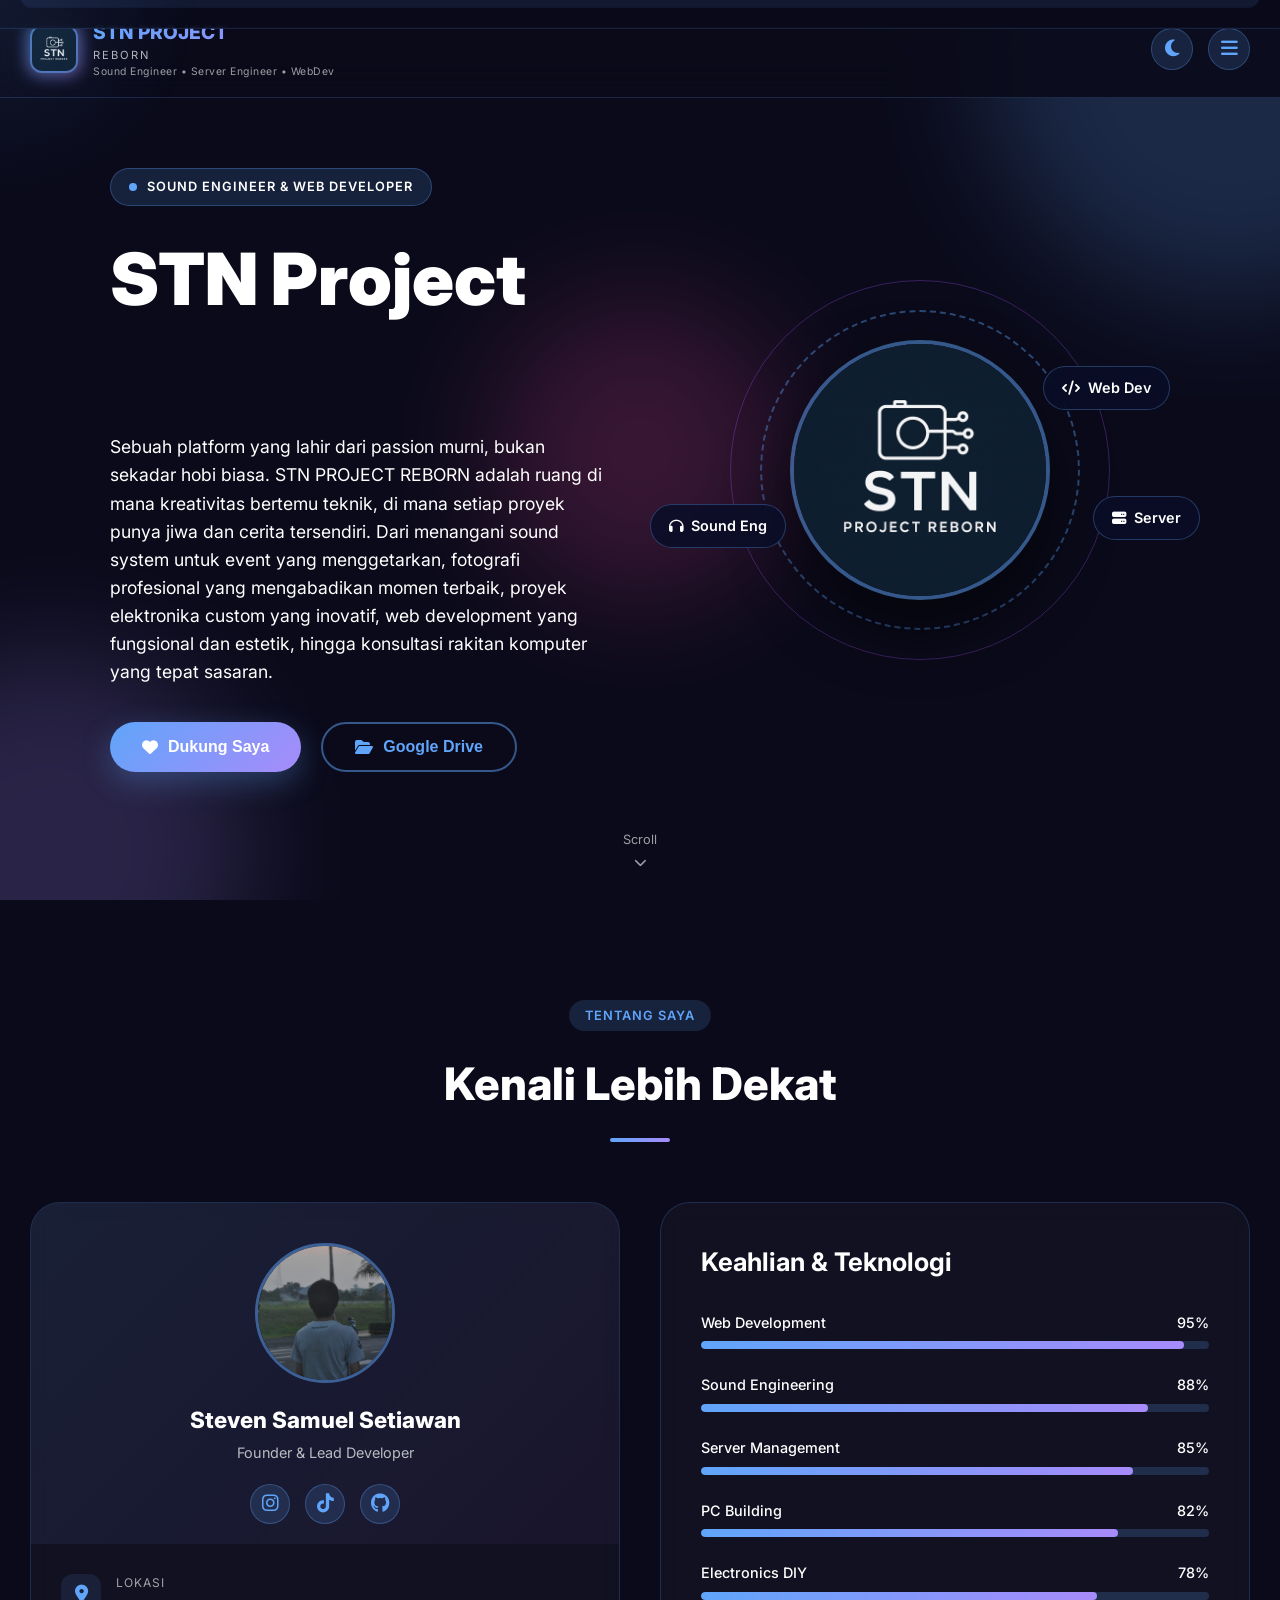
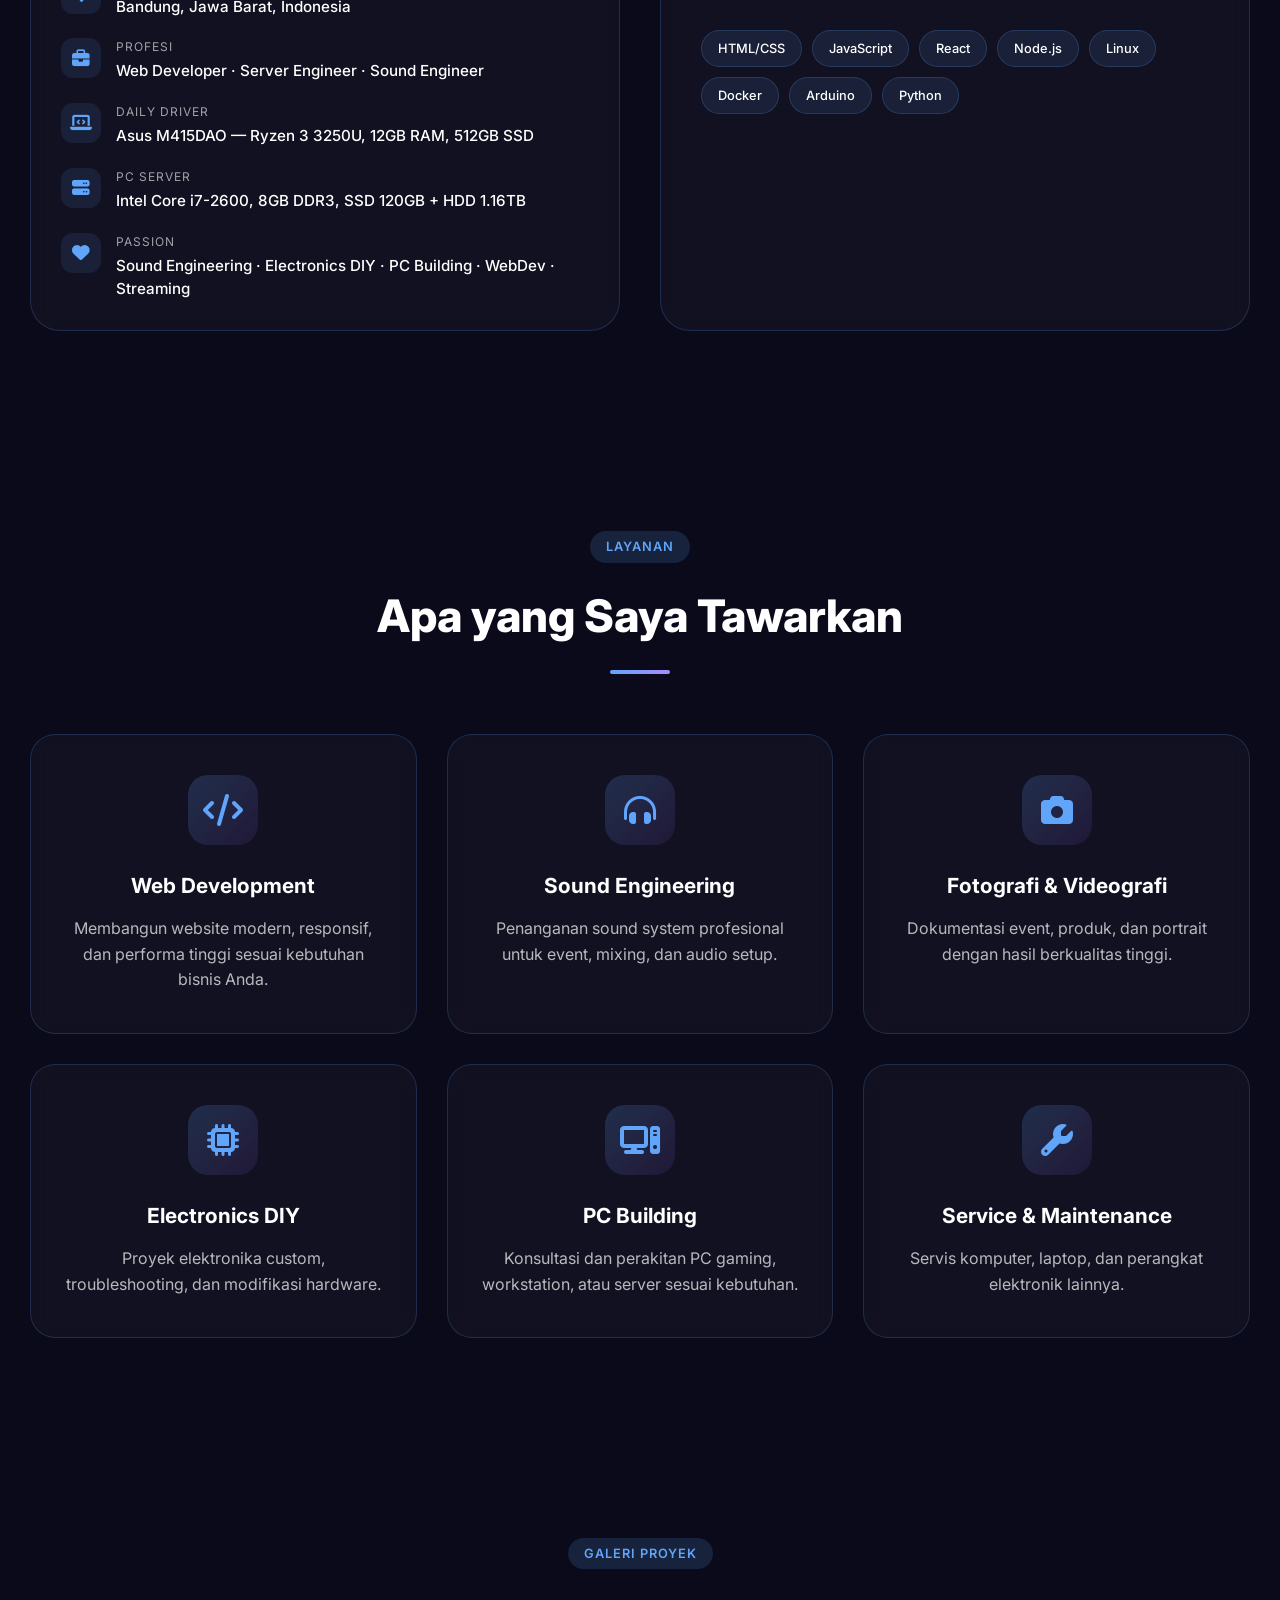
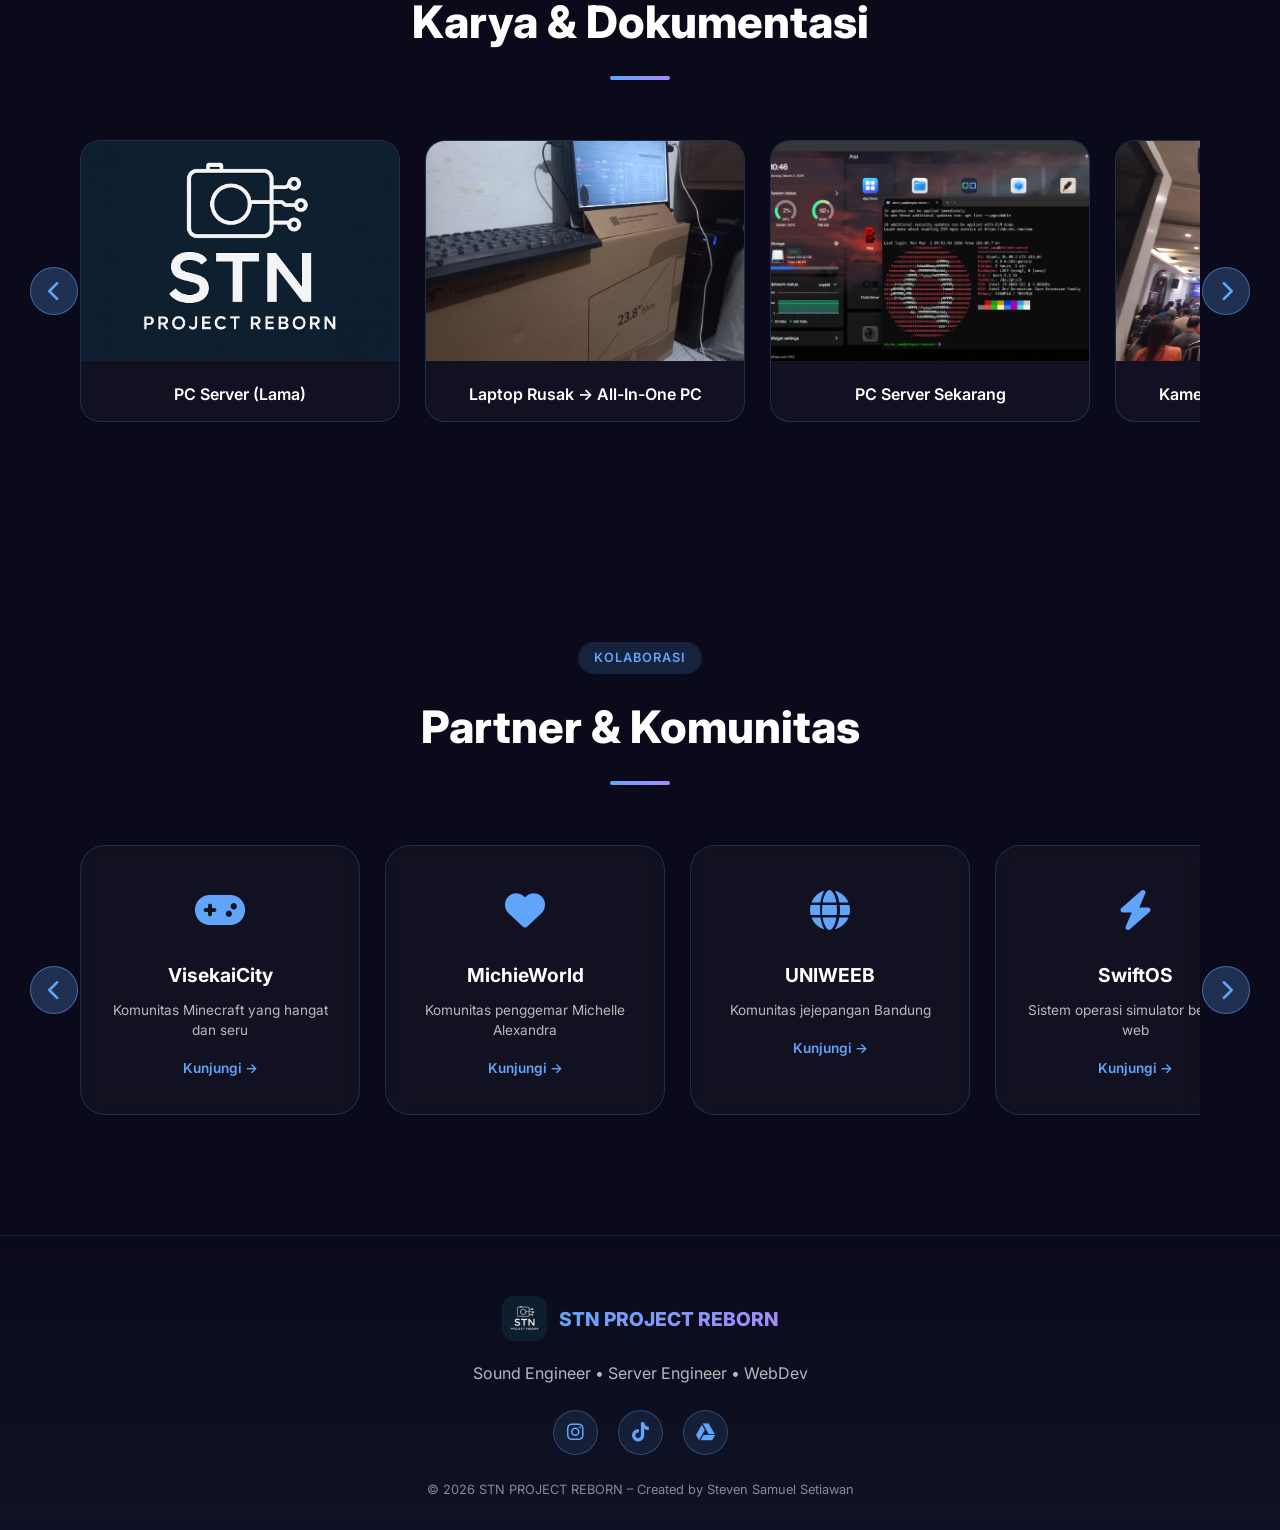
==== index.html @ cdee6910 "Update index.html" ====
<!DOCTYPE html>
<html lang="id">
<head>
  <meta charset="UTF-8">
  <meta name="viewport" content="width=device-width, initial-scale=1.0, user-scalable=yes">
  <title>STN PROJECT REBORN | Steven Samuel Setiawan</title>
  <link rel="icon" type="image/x-icon" href="/favicon.ico">
  <link rel="canonical" href="https://stevensaa-re.github.io/stvnproject/">
  <meta name="description" content="STN PROJECT REBORN — Platform Steven Samuel Setiawan untuk berbagi passion di bidang sound system, fotografi, elektronika, web development, dan PC enthusiast. Berbasis di Bandung.">
  <meta name="keywords" content="STN Project Reborn, Steven Samuel Setiawan, Web Developer Bandung, Sound Engineer, PC Enthusiast, Server Engineer, Streamer">
  <meta name="author" content="Steven Samuel Setiawan">
  <meta name="robots" content="index, follow">

  <meta property="og:title" content="STN PROJECT REBORN | Steven Samuel Setiawan - Web Developer & Sound Engineer">
  <meta property="og:description" content="Platform berbagi passion: sound system, fotografi, elektronika, web development, dan PC building. Berbasis di Bandung, Indonesia.">
  <meta property="og:image" content="https://stevensaa-re.github.io/stvnproject/STN_PROJECT.png">
  <meta property="og:url" content="https://stevensaa-re.github.io/stvnproject/">
  <meta property="og:type" content="website">
  <meta property="og:locale" content="id_ID">

  <meta name="twitter:card" content="summary_large_image">
  <meta name="twitter:title" content="STN PROJECT REBORN | Steven Samuel Setiawan">
  <meta name="twitter:description" content="Platform berbagi passion: sound system, fotografi, elektronika, web development, dan PC building.">
  <meta name="twitter:image" content="https://stevensaa-re.github.io/stvnproject/STN_PROJECT.png">

  <script type="application/ld+json">
  {
    "@context": "https://schema.org",
    "@type": "Person",
    "name": "Steven Samuel Setiawan",
    "alternateName": "STN PROJECT REBORN",
    "url": "https://stevensaa-re.github.io/stvnproject/",
    "image": "https://stevensaa-re.github.io/stvnproject/STN_PROJECT.png",
    "jobTitle": "Web Developer & Sound Engineer",
    "description": "Web Developer, Sound Engineer, Server Engineer, PC Enthusiast, dan Streamer berbasis di Bandung, Indonesia.",
    "address": {
      "@type": "PostalAddress",
      "addressLocality": "Bandung",
      "addressRegion": "Jawa Barat",
      "addressCountry": "ID"
    },
    "sameAs": [
      "https://www.instagram.com/stvnn_saa",
      "https://www.tiktok.com/@stvnn_saa"
    ]
  }
  </script>

  <link rel="stylesheet" href="style.css">
  <link href="https://fonts.googleapis.com/css2?family=Inter:opsz,wght@14..32,300;14..32,400;14..32,500;14..32,600;14..32,700;14..32,800;14..32,900&display=swap" rel="stylesheet">
  <link rel="stylesheet" href="https://cdnjs.cloudflare.com/ajax/libs/font-awesome/6.5.1/css/all.min.css">
</head>
<body>
  <div class="cursor-glow"></div>
  
  <nav class="navbar">
    <div class="nav-container">
      <div class="nav-brand">
        <div class="logo-wrapper">
          <div class="logo-glow"></div>
          <img src="STN_PROJECT.png" alt="STN PROJECT REBORN" class="nav-logo-img">
        </div>
        <div class="nav-text">
          <span class="brand-name">STN PROJECT</span>
          <span class="brand-tag">REBORN</span>
          <span class="brand-role">Sound Engineer • Server Engineer • WebDev</span>
        </div>
      </div>
      <div class="nav-actions">
        <button class="theme-toggle" id="themeToggle">
          <i class="fas fa-moon"></i>
        </button>
        <button class="menu-toggle" id="menuToggle">
          <i class="fas fa-bars"></i>
        </button>
      </div>
    </div>
    <div class="mobile-menu" id="mobileMenu">
      <a href="#home" class="mobile-link">Beranda</a>
      <a href="#biodata" class="mobile-link">Tentang</a>
      <a href="#services" class="mobile-link">Layanan</a>
      <a href="#gallery" class="mobile-link">Galeri</a>
      <a href="#partners" class="mobile-link">Kolaborasi</a>
    </div>
  </nav>

  <main>
    <section class="hero" id="home">
      <div class="hero-bg-shapes">
        <div class="shape shape-1"></div>
        <div class="shape shape-2"></div>
        <div class="shape shape-3"></div>
      </div>
      <div class="hero-container">
        <div class="hero-left">
          <div class="hero-badge">
            <span class="badge-dot"></span>
            SOUND ENGINEER & WEB DEVELOPER
          </div>
          <h1 class="hero-title">
            <span class="title-line">STN Project</span>
            <span class="title-line gradient-text">REBORN</span>
          </h1>
          <p class="hero-desc">Sebuah platform yang lahir dari passion murni, bukan sekadar hobi biasa. STN PROJECT REBORN adalah ruang di mana kreativitas bertemu teknik, di mana setiap proyek punya jiwa dan cerita tersendiri. Dari menangani sound system untuk event yang menggetarkan, fotografi profesional yang mengabadikan momen terbaik, proyek elektronika custom yang inovatif, web development yang fungsional dan estetik, hingga konsultasi rakitan komputer yang tepat sasaran.</p>
          <div class="hero-buttons">
            <button class="btn-primary" onclick="openConfirmModal('donate')">
              <i class="fas fa-heart"></i>
              <span>Dukung Saya</span>
            </button>
            <button class="btn-outline" onclick="openConfirmModal('drive')">
              <i class="fas fa-folder-open"></i>
              <span>Google Drive</span>
            </button>
          </div>
        </div>
        <div class="hero-right">
          <div class="hero-avatar-container">
            <div class="avatar-ring"></div>
            <div class="avatar-ring-2"></div>
            <div class="avatar-wrapper">
              <img src="STN_PROJECT.png" alt="Steven Samuel Setiawan" class="hero-avatar-img">
            </div>
            <div class="floating-card card-1">
              <i class="fas fa-code"></i>
              <span>Web Dev</span>
            </div>
            <div class="floating-card card-2">
              <i class="fas fa-headphones"></i>
              <span>Sound Eng</span>
            </div>
            <div class="floating-card card-3">
              <i class="fas fa-server"></i>
              <span>Server</span>
            </div>
          </div>
        </div>
      </div>
      <div class="hero-scroll">
        <span>Scroll</span>
        <i class="fas fa-chevron-down"></i>
      </div>
    </section>

    <section class="section" id="biodata">
      <div class="container">
        <div class="section-header">
          <span class="section-tag">TENTANG SAYA</span>
          <h2 class="section-title">Kenali Lebih Dekat</h2>
          <div class="section-divider"></div>
        </div>
        <div class="biodata-grid">
          <div class="biodata-card animate-on-scroll">
            <div class="biodata-avatar-section">
              <div class="biodata-avatar-wrapper">
                <img src="fotoOwner.jpeg" alt="Steven Samuel Setiawan" class="biodata-avatar-img">
              </div>
              <h3 class="biodata-fullname">Steven Samuel Setiawan</h3>
              <p class="biodata-role">Founder & Lead Developer</p>
              <div class="social-links">
                <button class="social-icon" onclick="openConfirmModal('instagram')"><i class="fab fa-instagram"></i></button>
                <button class="social-icon" onclick="openConfirmModal('tiktok')"><i class="fab fa-tiktok"></i></button>
                <button class="social-icon" onclick="window.open('https://github.com/stevensaa-re', '_blank')"><i class="fab fa-github"></i></button>
              </div>
            </div>
            <div class="biodata-info-section">
              <div class="info-item">
                <div class="info-icon"><i class="fas fa-map-marker-alt"></i></div>
                <div class="info-content">
                  <span class="info-label">Lokasi</span>
                  <span class="info-value">Bandung, Jawa Barat, Indonesia</span>
                </div>
              </div>
              <div class="info-item">
                <div class="info-icon"><i class="fas fa-briefcase"></i></div>
                <div class="info-content">
                  <span class="info-label">Profesi</span>
                  <span class="info-value">Web Developer · Server Engineer · Sound Engineer</span>
                </div>
              </div>
              <div class="info-item">
                <div class="info-icon"><i class="fas fa-laptop-code"></i></div>
                <div class="info-content">
                  <span class="info-label">Daily Driver</span>
                  <span class="info-value">Asus M415DAO — Ryzen 3 3250U, 12GB RAM, 512GB SSD</span>
                </div>
              </div>
              <div class="info-item">
                <div class="info-icon"><i class="fas fa-server"></i></div>
                <div class="info-content">
                  <span class="info-label">PC Server</span>
                  <span class="info-value">Intel Core i7-2600, 8GB DDR3, SSD 120GB + HDD 1.16TB</span>
                </div>
              </div>
              <div class="info-item">
                <div class="info-icon"><i class="fas fa-heart"></i></div>
                <div class="info-content">
                  <span class="info-label">Passion</span>
                  <span class="info-value">Sound Engineering · Electronics DIY · PC Building · WebDev · Streaming</span>
                </div>
              </div>
            </div>
          </div>
          <div class="skills-card animate-on-scroll">
            <h3 class="skills-title">Keahlian & Teknologi</h3>
            <div class="skills-grid">
              <div class="skill-item" data-skill="95">
                <div class="skill-info">
                  <span>Web Development</span>
                  <span>95%</span>
                </div>
                <div class="skill-bar"><div class="skill-progress" style="width: 95%"></div></div>
              </div>
              <div class="skill-item" data-skill="88">
                <div class="skill-info">
                  <span>Sound Engineering</span>
                  <span>88%</span>
                </div>
                <div class="skill-bar"><div class="skill-progress" style="width: 88%"></div></div>
              </div>
              <div class="skill-item" data-skill="85">
                <div class="skill-info">
                  <span>Server Management</span>
                  <span>85%</span>
                </div>
                <div class="skill-bar"><div class="skill-progress" style="width: 85%"></div></div>
              </div>
              <div class="skill-item" data-skill="82">
                <div class="skill-info">
                  <span>PC Building</span>
                  <span>82%</span>
                </div>
                <div class="skill-bar"><div class="skill-progress" style="width: 82%"></div></div>
              </div>
              <div class="skill-item" data-skill="78">
                <div class="skill-info">
                  <span>Electronics DIY</span>
                  <span>78%</span>
                </div>
                <div class="skill-bar"><div class="skill-progress" style="width: 78%"></div></div>
              </div>
            </div>
            <div class="tech-stack">
              <span class="tech-badge">HTML/CSS</span>
              <span class="tech-badge">JavaScript</span>
              <span class="tech-badge">React</span>
              <span class="tech-badge">Node.js</span>
              <span class="tech-badge">Linux</span>
              <span class="tech-badge">Docker</span>
              <span class="tech-badge">Arduino</span>
              <span class="tech-badge">Python</span>
            </div>
          </div>
        </div>
      </div>
    </section>

    <section class="section" id="services">
      <div class="container">
        <div class="section-header">
          <span class="section-tag">LAYANAN</span>
          <h2 class="section-title">Apa yang Saya Tawarkan</h2>
          <div class="section-divider"></div>
        </div>
        <div class="services-grid">
          <div class="service-card animate-on-scroll">
            <div class="service-icon"><i class="fas fa-code"></i></div>
            <h3>Web Development</h3>
            <p>Membangun website modern, responsif, dan performa tinggi sesuai kebutuhan bisnis Anda.</p>
          </div>
          <div class="service-card animate-on-scroll">
            <div class="service-icon"><i class="fas fa-headphones-alt"></i></div>
            <h3>Sound Engineering</h3>
            <p>Penanganan sound system profesional untuk event, mixing, dan audio setup.</p>
          </div>
          <div class="service-card animate-on-scroll">
            <div class="service-icon"><i class="fas fa-camera"></i></div>
            <h3>Fotografi & Videografi</h3>
            <p>Dokumentasi event, produk, dan portrait dengan hasil berkualitas tinggi.</p>
          </div>
          <div class="service-card animate-on-scroll">
            <div class="service-icon"><i class="fas fa-microchip"></i></div>
            <h3>Electronics DIY</h3>
            <p>Proyek elektronika custom, troubleshooting, dan modifikasi hardware.</p>
          </div>
          <div class="service-card animate-on-scroll">
            <div class="service-icon"><i class="fas fa-computer"></i></div>
            <h3>PC Building</h3>
            <p>Konsultasi dan perakitan PC gaming, workstation, atau server sesuai kebutuhan.</p>
          </div>
          <div class="service-card animate-on-scroll">
            <div class="service-icon"><i class="fas fa-wrench"></i></div>
            <h3>Service & Maintenance</h3>
            <p>Servis komputer, laptop, dan perangkat elektronik lainnya.</p>
          </div>
        </div>
      </div>
    </section>

    <section class="section" id="gallery">
      <div class="container">
        <div class="section-header">
          <span class="section-tag">GALERI PROYEK</span>
          <h2 class="section-title">Karya & Dokumentasi</h2>
          <div class="section-divider"></div>
        </div>
        <div class="gallery-scroll-container">
          <button class="scroll-btn scroll-left" id="galleryScrollLeft"><i class="fas fa-chevron-left"></i></button>
          <div class="gallery-scroll" id="galleryScroll"></div>
          <button class="scroll-btn scroll-right" id="galleryScrollRight"><i class="fas fa-chevron-right"></i></button>
        </div>
      </div>
    </section>

    <section class="section" id="partners">
      <div class="container">
        <div class="section-header">
          <span class="section-tag">KOLABORASI</span>
          <h2 class="section-title">Partner & Komunitas</h2>
          <div class="section-divider"></div>
        </div>
        <div class="partners-scroll-container">
          <button class="scroll-btn partners-scroll-left" id="partnersScrollLeft"><i class="fas fa-chevron-left"></i></button>
          <div class="partners-scroll" id="partnersScroll">
            <div class="partner-card animate-on-scroll" onclick="openConfirmModal('visekaicity')">
              <div class="partner-icon"><i class="fas fa-gamepad"></i></div>
              <h3>VisekaiCity</h3>
              <p>Komunitas Minecraft yang hangat dan seru</p>
              <span class="partner-link">Kunjungi →</span>
            </div>
            <div class="partner-card animate-on-scroll" onclick="openConfirmModal('michieworld')">
              <div class="partner-icon"><i class="fas fa-heart"></i></div>
              <h3>MichieWorld</h3>
              <p>Komunitas penggemar Michelle Alexandra</p>
              <span class="partner-link">Kunjungi →</span>
            </div>
            <div class="partner-card animate-on-scroll" onclick="openConfirmModal('uniweeb')">
              <div class="partner-icon"><i class="fas fa-globe"></i></div>
              <h3>UNIWEEB</h3>
              <p>Komunitas jejepangan Bandung</p>
              <span class="partner-link">Kunjungi →</span>
            </div>
            <div class="partner-card animate-on-scroll" onclick="openConfirmModal('swiftos')">
              <div class="partner-icon"><i class="fas fa-bolt"></i></div>
              <h3>SwiftOS</h3>
              <p>Sistem operasi simulator berbasis web</p>
              <span class="partner-link">Kunjungi →</span>
            </div>
            <div class="partner-card animate-on-scroll" onclick="openConfirmModal('aikabot')">
              <div class="partner-icon"><i class="fab fa-whatsapp"></i></div>
              <h3>AikaBot</h3>
              <p>WhatsApp Bot multifungsi</p>
              <span class="partner-link">Hubungi →</span>
            </div>
          </div>
          <button class="scroll-btn partners-scroll-right" id="partnersScrollRight"><i class="fas fa-chevron-right"></i></button>
        </div>
      </div>
    </section>
  </main>

  <footer class="footer">
    <div class="footer-content">
      <div class="footer-logo">
        <img src="STN_PROJECT.png" alt="STN PROJECT" class="footer-logo-img">
        <span>STN PROJECT REBORN</span>
      </div>
      <p class="footer-text">Sound Engineer • Server Engineer • WebDev</p>
      <div class="footer-social">
        <button class="footer-social-icon" onclick="openConfirmModal('instagram')"><i class="fab fa-instagram"></i></button>
        <button class="footer-social-icon" onclick="openConfirmModal('tiktok')"><i class="fab fa-tiktok"></i></button>
        <button class="footer-social-icon" onclick="openConfirmModal('drive')"><i class="fab fa-google-drive"></i></button>
      </div>
      <p class="footer-copyright">© 2026 STN PROJECT REBORN – Created by Steven Samuel Setiawan</p>
    </div>
  </footer>

  <div class="confirm-modal" id="confirmModal">
    <div class="confirm-modal-content">
      <div class="confirm-modal-icon">
        <i class="fas fa-question-circle"></i>
      </div>
      <h3 class="confirm-modal-title">Konfirmasi</h3>
      <p class="confirm-modal-text" id="confirmModalText">Apakah Anda ingin melanjutkan?</p>
      <div class="confirm-modal-buttons">
        <button class="confirm-btn cancel" id="confirmCancelBtn">Batal</button>
        <button class="confirm-btn ok" id="confirmOkBtn">Ya, Lanjutkan</button>
      </div>
      <button class="confirm-modal-close" id="confirmCloseBtn"><i class="fas fa-times"></i></button>
    </div>
  </div>

  <div class="gallery-modal" id="galleryModal">
    <div class="gallery-modal-content">
      <button class="gallery-modal-close" onclick="closeGalleryModal()"><i class="fas fa-times"></i></button>
      <div class="gallery-modal-image">
        <img id="galleryModalImage" src="" alt="">
      </div>
      <div class="gallery-modal-info">
        <h2 class="gallery-modal-title" id="galleryModalTitle"></h2>
        <p class="gallery-modal-description" id="galleryModalDescription"></p>
      </div>
    </div>
  </div>

  <script src="script.js"></script>
</body>
</html>
---- style.css ----
* {
  margin: 0;
  padding: 0;
  box-sizing: border-box;
}

html {
  scroll-behavior: smooth;
}

body {
  font-family: 'Inter', sans-serif;
  background: #0a0a1a;
  color: #ffffff;
  overflow-x: hidden;
  line-height: 1.5;
}

.cursor-glow {
  position: fixed;
  width: 400px;
  height: 400px;
  background: radial-gradient(circle, rgba(96, 165, 250, 0.1) 0%, transparent 70%);
  border-radius: 50%;
  pointer-events: none;
  transform: translate(-50%, -50%);
  z-index: 9999;
  transition: transform 0.05s ease;
}

.navbar {
  position: fixed;
  top: 0;
  left: 0;
  right: 0;
  padding: 18px 0;
  background: rgba(10, 10, 26, 0.9);
  backdrop-filter: blur(20px);
  border-bottom: 1px solid rgba(96, 165, 250, 0.2);
  z-index: 1000;
  transition: all 0.3s ease;
}

.nav-container {
  max-width: 1400px;
  margin: 0 auto;
  padding: 0 30px;
  display: flex;
  justify-content: space-between;
  align-items: center;
}

.nav-brand {
  display: flex;
  align-items: center;
  gap: 15px;
}

.logo-wrapper {
  position: relative;
  width: 48px;
  height: 48px;
}

.logo-glow {
  position: absolute;
  inset: -3px;
  background: linear-gradient(135deg, #60a5fa, #a78bfa);
  border-radius: 14px;
  opacity: 0.6;
  filter: blur(8px);
  animation: logoPulse 2s ease-in-out infinite;
}

@keyframes logoPulse {
  0%, 100% { opacity: 0.4; transform: scale(1); }
  50% { opacity: 0.8; transform: scale(1.05); }
}

.nav-logo-img {
  position: relative;
  width: 48px;
  height: 48px;
  border-radius: 12px;
  object-fit: cover;
  border: 2px solid rgba(96, 165, 250, 0.5);
  transition: transform 0.3s ease;
}

.nav-logo-img:hover {
  transform: rotate(10deg) scale(1.05);
}

.nav-text {
  display: flex;
  flex-direction: column;
}

.brand-name {
  font-size: 1.2rem;
  font-weight: 800;
  background: linear-gradient(135deg, #60a5fa, #a78bfa);
  -webkit-background-clip: text;
  -webkit-text-fill-color: transparent;
}

.brand-tag {
  font-size: 0.7rem;
  opacity: 0.7;
  letter-spacing: 2px;
}

.brand-role {
  font-size: 0.65rem;
  opacity: 0.6;
  letter-spacing: 0.5px;
}

.nav-actions {
  display: flex;
  gap: 15px;
}

.theme-toggle, .menu-toggle {
  background: rgba(96, 165, 250, 0.15);
  border: 1px solid rgba(96, 165, 250, 0.3);
  border-radius: 50%;
  width: 42px;
  height: 42px;
  display: flex;
  align-items: center;
  justify-content: center;
  cursor: pointer;
  color: #60a5fa;
  font-size: 1.2rem;
  transition: all 0.3s ease;
}

.theme-toggle:hover, .menu-toggle:hover {
  background: rgba(96, 165, 250, 0.3);
  transform: scale(1.05) rotate(5deg);
}

.mobile-menu {
  position: absolute;
  top: 100%;
  left: 0;
  right: 0;
  background: rgba(10, 10, 26, 0.95);
  backdrop-filter: blur(20px);
  border-bottom: 1px solid rgba(96, 165, 250, 0.2);
  display: flex;
  flex-direction: column;
  padding: 20px;
  gap: 15px;
  transform: translateY(-120%);
  transition: transform 0.3s ease;
  z-index: 999;
}

.mobile-menu.active {
  transform: translateY(0);
}

.mobile-link {
  color: #fff;
  text-decoration: none;
  padding: 12px 20px;
  border-radius: 12px;
  background: rgba(96, 165, 250, 0.1);
  transition: all 0.3s ease;
  font-weight: 500;
}

.mobile-link:hover {
  background: rgba(96, 165, 250, 0.2);
  padding-left: 30px;
  transform: translateX(5px);
}

.hero {
  min-height: 100vh;
  display: flex;
  align-items: center;
  position: relative;
  overflow: hidden;
  padding: 100px 30px 60px;
}

.hero-bg-shapes {
  position: absolute;
  inset: 0;
  overflow: hidden;
  z-index: 0;
}

.shape {
  position: absolute;
  border-radius: 50%;
  filter: blur(60px);
  opacity: 0.2;
  animation: floatShape 20s ease-in-out infinite;
}

.shape-1 {
  width: 500px;
  height: 500px;
  background: #60a5fa;
  top: -200px;
  right: -200px;
}

.shape-2 {
  width: 400px;
  height: 400px;
  background: #a78bfa;
  bottom: -150px;
  left: -150px;
  animation-delay: -5s;
}

.shape-3 {
  width: 300px;
  height: 300px;
  background: #ec4899;
  top: 50%;
  left: 50%;
  transform: translate(-50%, -50%);
  animation: pulseShape 15s ease-in-out infinite;
}

@keyframes floatShape {
  0%, 100% { transform: translate(0, 0); }
  50% { transform: translate(50px, 30px); }
}

@keyframes pulseShape {
  0%, 100% { opacity: 0.1; transform: translate(-50%, -50%) scale(1); }
  50% { opacity: 0.2; transform: translate(-50%, -50%) scale(1.2); }
}

.hero-container {
  max-width: 1400px;
  margin: 0 auto;
  display: grid;
  grid-template-columns: 1fr 1fr;
  gap: 60px;
  align-items: center;
  position: relative;
  z-index: 2;
  animation: fadeInUp 0.8s ease-out;
}

@keyframes fadeInUp {
  from {
    opacity: 0;
    transform: translateY(30px);
  }
  to {
    opacity: 1;
    transform: translateY(0);
  }
}

.hero-badge {
  display: inline-flex;
  align-items: center;
  gap: 10px;
  background: rgba(96, 165, 250, 0.15);
  padding: 8px 18px;
  border-radius: 50px;
  font-size: 0.8rem;
  font-weight: 600;
  letter-spacing: 1px;
  margin-bottom: 30px;
  border: 1px solid rgba(96, 165, 250, 0.3);
  animation: fadeInLeft 0.6s ease-out;
}

@keyframes fadeInLeft {
  from {
    opacity: 0;
    transform: translateX(-30px);
  }
  to {
    opacity: 1;
    transform: translateX(0);
  }
}

.badge-dot {
  width: 8px;
  height: 8px;
  background: #60a5fa;
  border-radius: 50%;
  animation: pulse 1.5s ease-in-out infinite;
}

@keyframes pulse {
  0%, 100% { opacity: 1; transform: scale(1); }
  50% { opacity: 0.5; transform: scale(1.2); }
}

.hero-title {
  font-size: clamp(2.5rem, 6vw, 4.5rem);
  font-weight: 900;
  line-height: 1.2;
  margin-bottom: 25px;
  display: flex;
  flex-direction: column;
}

.title-line {
  display: block;
  opacity: 0;
  animation: fadeInUp 0.6s ease-out forwards;
}

.title-line:first-child {
  animation-delay: 0.1s;
}

.title-line:last-child {
  animation-delay: 0.2s;
}

.gradient-text {
  background: linear-gradient(135deg, #60a5fa, #a78bfa, #ec4899);
  background-size: 200% 200%;
  -webkit-background-clip: text;
  -webkit-text-fill-color: transparent;
  animation: gradientFlow 3s ease infinite;
}

@keyframes gradientFlow {
  0%, 100% { background-position: 0% 50%; }
  50% { background-position: 100% 50%; }
}

.hero-desc {
  font-size: 1.1rem;
  opacity: 0.8;
  max-width: 500px;
  margin-bottom: 35px;
  line-height: 1.6;
  animation: fadeInUp 0.6s ease-out 0.3s forwards;
  opacity: 0;
}

.hero-buttons {
  display: flex;
  gap: 20px;
  flex-wrap: wrap;
  animation: fadeInUp 0.6s ease-out 0.4s forwards;
  opacity: 0;
}

.btn-primary, .btn-outline {
  padding: 14px 32px;
  border-radius: 50px;
  font-weight: 700;
  font-size: 1rem;
  cursor: pointer;
  transition: all 0.3s ease;
  display: inline-flex;
  align-items: center;
  gap: 10px;
  border: none;
}

.btn-primary {
  background: linear-gradient(135deg, #60a5fa, #a78bfa);
  color: #fff;
  box-shadow: 0 10px 30px rgba(96, 165, 250, 0.3);
}

.btn-primary:hover {
  transform: translateY(-3px) scale(1.02);
  box-shadow: 0 15px 40px rgba(96, 165, 250, 0.5);
}

.btn-outline {
  background: transparent;
  border: 2px solid rgba(96, 165, 250, 0.5);
  color: #60a5fa;
}

.btn-outline:hover {
  background: rgba(96, 165, 250, 0.1);
  transform: translateY(-3px);
  border-color: #60a5fa;
}

.hero-avatar-container {
  position: relative;
  display: flex;
  justify-content: center;
  align-items: center;
}

.avatar-ring {
  position: absolute;
  width: 320px;
  height: 320px;
  border: 2px dashed rgba(96, 165, 250, 0.4);
  border-radius: 50%;
  animation: spin 20s linear infinite;
}

.avatar-ring-2 {
  position: absolute;
  width: 380px;
  height: 380px;
  border: 1px solid rgba(168, 85, 247, 0.3);
  border-radius: 50%;
  animation: spinReverse 25s linear infinite;
}

@keyframes spin {
  from { transform: rotate(0deg); }
  to { transform: rotate(360deg); }
}

@keyframes spinReverse {
  from { transform: rotate(360deg); }
  to { transform: rotate(0deg); }
}

.avatar-wrapper {
  width: 260px;
  height: 260px;
  border-radius: 50%;
  overflow: hidden;
  border: 4px solid rgba(96, 165, 250, 0.5);
  box-shadow: 0 30px 60px rgba(0, 0, 0, 0.5);
  position: relative;
  z-index: 2;
  animation: floatAvatar 3s ease-in-out infinite;
}

@keyframes floatAvatar {
  0%, 100% { transform: translateY(0px); }
  50% { transform: translateY(-15px); }
}

.hero-avatar-img {
  width: 100%;
  height: 100%;
  object-fit: cover;
}

.floating-card {
  position: absolute;
  background: rgba(10, 14, 39, 0.85);
  backdrop-filter: blur(10px);
  padding: 10px 18px;
  border-radius: 50px;
  display: flex;
  align-items: center;
  gap: 8px;
  font-size: 0.9rem;
  font-weight: 600;
  border: 1px solid rgba(96, 165, 250, 0.3);
  z-index: 3;
}

.card-1 {
  top: 10%;
  right: 0;
  animation: floatCard 4s ease-in-out infinite;
}

.card-2 {
  bottom: 20%;
  left: -20px;
  animation: floatCard 5s ease-in-out infinite reverse;
}

.card-3 {
  top: 60%;
  right: -30px;
  animation: floatCard 3.5s ease-in-out infinite;
}

@keyframes floatCard {
  0%, 100% { transform: translateY(0); }
  50% { transform: translateY(-10px); }
}

.hero-scroll {
  position: absolute;
  bottom: 30px;
  left: 50%;
  transform: translateX(-50%);
  display: flex;
  flex-direction: column;
  align-items: center;
  gap: 8px;
  font-size: 0.8rem;
  opacity: 0.6;
  animation: bounce 2s ease-in-out infinite;
  cursor: pointer;
  z-index: 10;
}

@keyframes bounce {
  0%, 100% { transform: translateX(-50%) translateY(0); }
  50% { transform: translateX(-50%) translateY(10px); }
}

.section {
  padding: 100px 0;
  position: relative;
  z-index: 1;
}

.container {
  max-width: 1400px;
  margin: 0 auto;
  padding: 0 30px;
}

.section-header {
  text-align: center;
  margin-bottom: 60px;
}

.section-tag {
  display: inline-block;
  padding: 6px 16px;
  background: rgba(96, 165, 250, 0.15);
  border-radius: 50px;
  font-size: 0.8rem;
  font-weight: 600;
  color: #60a5fa;
  margin-bottom: 20px;
  letter-spacing: 1px;
  opacity: 0;
  transform: translateY(20px);
  transition: all 0.6s ease;
}

.section-header.visible .section-tag {
  opacity: 1;
  transform: translateY(0);
}

.section-title {
  font-size: clamp(1.8rem, 4vw, 2.8rem);
  font-weight: 800;
  margin-bottom: 20px;
  opacity: 0;
  transform: translateY(20px);
  transition: all 0.6s ease 0.1s;
}

.section-header.visible .section-title {
  opacity: 1;
  transform: translateY(0);
}

.section-divider {
  width: 60px;
  height: 4px;
  background: linear-gradient(90deg, #60a5fa, #a78bfa);
  border-radius: 4px;
  margin: 0 auto;
  opacity: 0;
  transform: scaleX(0);
  transition: all 0.6s ease 0.2s;
}

.section-header.visible .section-divider {
  opacity: 1;
  transform: scaleX(1);
}

.biodata-grid {
  display: grid;
  grid-template-columns: 1fr 1fr;
  gap: 40px;
}

.animate-on-scroll {
  opacity: 0;
  transform: translateY(40px);
  transition: all 0.7s cubic-bezier(0.4, 0, 0.2, 1);
}

.animate-on-scroll.visible {
  opacity: 1;
  transform: translateY(0);
}

.biodata-card {
  background: rgba(255, 255, 255, 0.03);
  backdrop-filter: blur(10px);
  border-radius: 30px;
  border: 1px solid rgba(96, 165, 250, 0.2);
  overflow: hidden;
  transition: all 0.4s ease;
}

.biodata-card:hover {
  transform: translateY(-5px);
  border-color: rgba(96, 165, 250, 0.4);
  box-shadow: 0 20px 40px rgba(96, 165, 250, 0.1);
}

.biodata-avatar-section {
  text-align: center;
  padding: 40px 30px 20px;
  background: linear-gradient(135deg, rgba(96, 165, 250, 0.1), rgba(168, 85, 247, 0.05));
}

.biodata-avatar-wrapper {
  width: 140px;
  height: 140px;
  margin: 0 auto 20px;
  border-radius: 50%;
  overflow: hidden;
  border: 3px solid rgba(96, 165, 250, 0.5);
  transition: transform 0.3s ease;
}

.biodata-avatar-wrapper:hover {
  transform: scale(1.05);
}

.biodata-avatar-img {
  width: 100%;
  height: 100%;
  object-fit: cover;
}

.biodata-fullname {
  font-size: 1.4rem;
  font-weight: 800;
  margin-bottom: 5px;
}

.biodata-role {
  font-size: 0.9rem;
  opacity: 0.7;
  margin-bottom: 20px;
}

.social-links {
  display: flex;
  justify-content: center;
  gap: 15px;
}

.social-icon {
  width: 40px;
  height: 40px;
  border-radius: 50%;
  background: rgba(96, 165, 250, 0.15);
  border: 1px solid rgba(96, 165, 250, 0.3);
  color: #60a5fa;
  cursor: pointer;
  transition: all 0.3s ease;
  display: flex;
  align-items: center;
  justify-content: center;
  font-size: 1.2rem;
}

.social-icon:hover {
  background: rgba(96, 165, 250, 0.3);
  transform: translateY(-3px) scale(1.1);
}

.biodata-info-section {
  padding: 30px;
  display: flex;
  flex-direction: column;
  gap: 20px;
}

.info-item {
  display: flex;
  gap: 15px;
  align-items: flex-start;
  transition: transform 0.3s ease;
}

.info-item:hover {
  transform: translateX(5px);
}

.info-icon {
  width: 40px;
  height: 40px;
  background: rgba(96, 165, 250, 0.1);
  border-radius: 12px;
  display: flex;
  align-items: center;
  justify-content: center;
  color: #60a5fa;
  font-size: 1.1rem;
  transition: all 0.3s ease;
}

.info-item:hover .info-icon {
  background: rgba(96, 165, 250, 0.2);
  transform: scale(1.05);
}

.info-content {
  flex: 1;
  display: flex;
  flex-direction: column;
  gap: 4px;
}

.info-label {
  font-size: 0.75rem;
  opacity: 0.6;
  text-transform: uppercase;
  letter-spacing: 1px;
}

.info-value {
  font-size: 0.95rem;
  font-weight: 500;
}

.skills-card {
  background: rgba(255, 255, 255, 0.03);
  backdrop-filter: blur(10px);
  border-radius: 30px;
  border: 1px solid rgba(96, 165, 250, 0.2);
  padding: 40px;
  transition: all 0.4s ease;
}

.skills-card:hover {
  transform: translateY(-5px);
  border-color: rgba(96, 165, 250, 0.4);
  box-shadow: 0 20px 40px rgba(96, 165, 250, 0.1);
}

.skills-title {
  font-size: 1.6rem;
  font-weight: 700;
  margin-bottom: 30px;
}

.skills-grid {
  display: flex;
  flex-direction: column;
  gap: 25px;
  margin-bottom: 30px;
}

.skill-item {
  width: 100%;
}

.skill-info {
  display: flex;
  justify-content: space-between;
  margin-bottom: 8px;
  font-size: 0.9rem;
  font-weight: 500;
}

.skill-bar {
  height: 8px;
  background: rgba(96, 165, 250, 0.2);
  border-radius: 10px;
  overflow: hidden;
}

.skill-progress {
  height: 100%;
  background: linear-gradient(90deg, #60a5fa, #a78bfa);
  border-radius: 10px;
  width: 0;
  transition: width 1.2s cubic-bezier(0.4, 0, 0.2, 1);
}

.tech-stack {
  display: flex;
  flex-wrap: wrap;
  gap: 10px;
  margin-top: 20px;
}

.tech-badge {
  padding: 8px 16px;
  background: rgba(96, 165, 250, 0.1);
  border-radius: 50px;
  font-size: 0.8rem;
  font-weight: 500;
  border: 1px solid rgba(96, 165, 250, 0.2);
  transition: all 0.3s ease;
}

.tech-badge:hover {
  background: rgba(96, 165, 250, 0.2);
  transform: translateY(-2px) scale(1.05);
}

.services-grid {
  display: grid;
  grid-template-columns: repeat(auto-fit, minmax(320px, 1fr));
  gap: 30px;
}

.service-card {
  background: rgba(255, 255, 255, 0.03);
  backdrop-filter: blur(10px);
  border-radius: 25px;
  padding: 40px 30px;
  text-align: center;
  border: 1px solid rgba(96, 165, 250, 0.2);
  transition: all 0.4s ease;
}

.service-card.visible {
  opacity: 1;
  transform: translateY(0);
}

.service-card:hover {
  transform: translateY(-8px);
  border-color: rgba(96, 165, 250, 0.5);
  box-shadow: 0 20px 40px rgba(0, 0, 0, 0.3);
}

.service-icon {
  width: 70px;
  height: 70px;
  background: linear-gradient(135deg, rgba(96, 165, 250, 0.2), rgba(168, 85, 247, 0.1));
  border-radius: 20px;
  display: flex;
  align-items: center;
  justify-content: center;
  margin: 0 auto 25px;
  font-size: 2rem;
  color: #60a5fa;
  transition: all 0.3s ease;
}

.service-card:hover .service-icon {
  transform: scale(1.1) rotate(5deg);
  background: linear-gradient(135deg, rgba(96, 165, 250, 0.3), rgba(168, 85, 247, 0.2));
}

.service-card h3 {
  font-size: 1.3rem;
  margin-bottom: 15px;
}

.service-card p {
  opacity: 0.7;
  line-height: 1.6;
}

.gallery-scroll-container {
  position: relative;
  overflow: visible;
  padding: 0 50px;
}

.gallery-scroll {
  display: flex;
  gap: 25px;
  overflow-x: auto;
  scroll-behavior: smooth;
  scrollbar-width: thin;
  padding-bottom: 20px;
}

.gallery-scroll::-webkit-scrollbar {
  height: 8px;
}

.gallery-scroll::-webkit-scrollbar-track {
  background: rgba(96, 165, 250, 0.1);
  border-radius: 10px;
}

.gallery-scroll::-webkit-scrollbar-thumb {
  background: linear-gradient(90deg, #60a5fa, #a78bfa);
  border-radius: 10px;
}

.gallery-item-card {
  flex: 0 0 auto;
  width: 320px;
  background: rgba(255, 255, 255, 0.03);
  border-radius: 20px;
  overflow: hidden;
  cursor: pointer;
  transition: all 0.3s ease;
  border: 1px solid rgba(96, 165, 250, 0.2);
}

.gallery-item-card:hover {
  transform: translateY(-5px) scale(1.02);
  border-color: rgba(96, 165, 250, 0.5);
  box-shadow: 0 20px 40px rgba(96, 165, 250, 0.15);
}

.gallery-item-img {
  width: 100%;
  height: 220px;
  object-fit: cover;
  transition: transform 0.5s ease;
}

.gallery-item-card:hover .gallery-item-img {
  transform: scale(1.05);
}

.gallery-item-title {
  padding: 15px;
  font-weight: 600;
  text-align: center;
}

.scroll-btn {
  position: absolute;
  top: 50%;
  transform: translateY(-50%);
  width: 48px;
  height: 48px;
  border-radius: 50%;
  background: rgba(96, 165, 250, 0.25);
  backdrop-filter: blur(10px);
  border: 1px solid rgba(96, 165, 250, 0.5);
  color: #60a5fa;
  cursor: pointer;
  transition: all 0.3s ease;
  display: flex;
  align-items: center;
  justify-content: center;
  font-size: 1.3rem;
  z-index: 10;
}

.scroll-btn:hover {
  background: rgba(96, 165, 250, 0.5);
  transform: translateY(-50%) scale(1.1);
  color: white;
}

.scroll-left {
  left: 0;
}

.scroll-right {
  right: 0;
}

.partners-scroll-container {
  position: relative;
  overflow: visible;
  padding: 0 50px;
}

.partners-scroll {
  display: flex;
  gap: 25px;
  overflow-x: auto;
  scroll-behavior: smooth;
  padding-bottom: 20px;
}

.partners-scroll::-webkit-scrollbar {
  height: 8px;
}

.partners-scroll::-webkit-scrollbar-track {
  background: rgba(96, 165, 250, 0.1);
  border-radius: 10px;
}

.partners-scroll::-webkit-scrollbar-thumb {
  background: linear-gradient(90deg, #60a5fa, #a78bfa);
  border-radius: 10px;
}

.partners-scroll-left {
  left: 0;
}

.partners-scroll-right {
  right: 0;
}

.partner-card {
  flex: 0 0 auto;
  width: 280px;
  background: rgba(255, 255, 255, 0.03);
  backdrop-filter: blur(10px);
  border-radius: 25px;
  padding: 35px 25px;
  text-align: center;
  border: 1px solid rgba(96, 165, 250, 0.2);
  cursor: pointer;
  transition: all 0.4s ease;
}

.partner-card.visible {
  opacity: 1;
  transform: translateY(0);
}

.partner-card:hover {
  transform: translateY(-8px);
  border-color: rgba(96, 165, 250, 0.5);
  background: rgba(96, 165, 250, 0.05);
  box-shadow: 0 20px 40px rgba(96, 165, 250, 0.1);
}

.partner-icon {
  font-size: 2.5rem;
  color: #60a5fa;
  margin-bottom: 20px;
  transition: transform 0.3s ease;
}

.partner-card:hover .partner-icon {
  transform: scale(1.1);
}

.partner-card h3 {
  font-size: 1.2rem;
  margin-bottom: 10px;
}

.partner-card p {
  font-size: 0.85rem;
  opacity: 0.7;
  margin-bottom: 15px;
}

.partner-link {
  font-size: 0.85rem;
  color: #60a5fa;
  font-weight: 600;
  display: inline-block;
  transition: transform 0.3s ease;
}

.partner-card:hover .partner-link {
  transform: translateX(5px);
}

.footer {
  background: linear-gradient(180deg, transparent, rgba(96, 165, 250, 0.05));
  padding: 60px 30px 30px;
  border-top: 1px solid rgba(96, 165, 250, 0.1);
  position: relative;
  z-index: 1;
}

.footer-content {
  max-width: 1400px;
  margin: 0 auto;
  text-align: center;
}

.footer-logo {
  display: flex;
  align-items: center;
  justify-content: center;
  gap: 12px;
  margin-bottom: 20px;
}

.footer-logo-img {
  width: 45px;
  height: 45px;
  border-radius: 12px;
  transition: transform 0.3s ease;
}

.footer-logo-img:hover {
  transform: rotate(10deg) scale(1.05);
}

.footer-logo span {
  font-size: 1.2rem;
  font-weight: 800;
  background: linear-gradient(135deg, #60a5fa, #a78bfa);
  -webkit-background-clip: text;
  -webkit-text-fill-color: transparent;
}

.footer-text {
  opacity: 0.7;
  margin-bottom: 25px;
}

.footer-social {
  display: flex;
  justify-content: center;
  gap: 20px;
  margin-bottom: 25px;
}

.footer-social-icon {
  width: 45px;
  height: 45px;
  border-radius: 50%;
  background: rgba(96, 165, 250, 0.1);
  border: 1px solid rgba(96, 165, 250, 0.3);
  color: #60a5fa;
  cursor: pointer;
  transition: all 0.3s ease;
  display: flex;
  align-items: center;
  justify-content: center;
  font-size: 1.2rem;
}

.footer-social-icon:hover {
  background: rgba(96, 165, 250, 0.2);
  transform: translateY(-3px) scale(1.1);
}

.footer-copyright {
  font-size: 0.8rem;
  opacity: 0.5;
}

.confirm-modal {
  display: none;
  position: fixed;
  inset: 0;
  background: rgba(0, 0, 0, 0.7);
  backdrop-filter: blur(8px);
  z-index: 5000;
  align-items: center;
  justify-content: center;
  padding: 20px;
}

.confirm-modal.active {
  display: flex;
  animation: modalFadeIn 0.3s ease;
}

@keyframes modalFadeIn {
  from { opacity: 0; }
  to { opacity: 1; }
}

.confirm-modal-content {
  background: rgba(15, 20, 40, 0.95);
  backdrop-filter: blur(20px);
  border-radius: 30px;
  padding: 40px;
  max-width: 450px;
  width: 100%;
  text-align: center;
  border: 1px solid rgba(96, 165, 250, 0.3);
  animation: modalSlideUp 0.4s ease;
  position: relative;
}

@keyframes modalSlideUp {
  from { transform: translateY(50px); opacity: 0; }
  to { transform: translateY(0); opacity: 1; }
}

.confirm-modal-icon {
  font-size: 3.5rem;
  color: #fbbf24;
  margin-bottom: 20px;
}

.confirm-modal-title {
  font-size: 1.5rem;
  font-weight: 700;
  margin-bottom: 15px;
}

.confirm-modal-text {
  font-size: 1rem;
  opacity: 0.8;
  margin-bottom: 30px;
  line-height: 1.6;
}

.confirm-modal-buttons {
  display: flex;
  gap: 15px;
  justify-content: center;
}

.confirm-btn {
  padding: 12px 30px;
  border-radius: 50px;
  font-weight: 600;
  font-size: 0.95rem;
  cursor: pointer;
  transition: all 0.3s ease;
  border: none;
}

.confirm-btn.cancel {
  background: rgba(255, 255, 255, 0.1);
  color: #fff;
  border: 1px solid rgba(255, 255, 255, 0.2);
}

.confirm-btn.cancel:hover {
  background: rgba(255, 255, 255, 0.2);
  transform: translateY(-2px);
}

.confirm-btn.ok {
  background: linear-gradient(135deg, #60a5fa, #a78bfa);
  color: #fff;
  box-shadow: 0 5px 20px rgba(96, 165, 250, 0.3);
}

.confirm-btn.ok:hover {
  transform: translateY(-2px);
  box-shadow: 0 10px 30px rgba(96, 165, 250, 0.5);
}

.confirm-modal-close {
  position: absolute;
  top: 15px;
  right: 15px;
  background: none;
  border: none;
  font-size: 1.2rem;
  cursor: pointer;
  color: #fff;
  opacity: 0.6;
  transition: all 0.3s ease;
}

.confirm-modal-close:hover {
  opacity: 1;
  transform: rotate(90deg);
}

.gallery-modal {
  display: none;
  position: fixed;
  inset: 0;
  background: rgba(0, 0, 0, 0.9);
  backdrop-filter: blur(15px);
  z-index: 4000;
  align-items: center;
  justify-content: center;
  padding: 20px;
}

.gallery-modal.active {
  display: flex;
  animation: fadeIn 0.3s ease;
}

.gallery-modal-content {
  background: rgba(15, 20, 40, 0.95);
  backdrop-filter: blur(20px);
  border-radius: 30px;
  padding: 30px;
  max-width: 1100px;
  width: 100%;
  display: grid;
  grid-template-columns: 1fr 1fr;
  gap: 30px;
  border: 1px solid rgba(96, 165, 250, 0.3);
  position: relative;
  max-height: 90vh;
  overflow: hidden;
  animation: modalSlideUp 0.4s ease;
}

.gallery-modal-close {
  position: absolute;
  top: 15px;
  right: 15px;
  background: rgba(96, 165, 250, 0.2);
  border: none;
  border-radius: 50%;
  width: 40px;
  height: 40px;
  cursor: pointer;
  color: #fff;
  transition: all 0.3s ease;
  z-index: 10;
}

.gallery-modal-close:hover {
  background: rgba(96, 165, 250, 0.4);
  transform: rotate(90deg);
}

.gallery-modal-image {
  width: 100%;
  height: 100%;
  display: flex;
  align-items: center;
  justify-content: center;
  overflow: hidden;
  border-radius: 20px;
}

.gallery-modal-image img {
  width: 100%;
  height: 100%;
  object-fit: cover;
  border-radius: 20px;
  animation: imageZoomIn 0.4s ease;
}

@keyframes imageZoomIn {
  from { transform: scale(0.9); opacity: 0; }
  to { transform: scale(1); opacity: 1; }
}

.gallery-modal-info {
  display: flex;
  flex-direction: column;
  justify-content: center;
  overflow-y: auto;
}

.gallery-modal-title {
  font-size: 1.8rem;
  font-weight: 800;
  margin-bottom: 20px;
  background: linear-gradient(135deg, #60a5fa, #a78bfa);
  -webkit-background-clip: text;
  -webkit-text-fill-color: transparent;
}

.gallery-modal-description {
  line-height: 1.8;
  opacity: 0.9;
}

@keyframes fadeIn {
  from { opacity: 0; }
  to { opacity: 1; }
}

@media (max-width: 968px) {
  .hero-container {
    grid-template-columns: 1fr;
    text-align: center;
    gap: 50px;
  }
  
  .hero-desc {
    margin-left: auto;
    margin-right: auto;
  }
  
  .hero-buttons {
    justify-content: center;
  }
  
  .biodata-grid {
    grid-template-columns: 1fr;
  }
  
  .gallery-modal-content {
    grid-template-columns: 1fr;
    max-height: 85vh;
    overflow-y: auto;
  }
  
  .gallery-modal-image {
    height: 300px;
  }
  
  .hero-avatar-container {
    margin: 0 auto;
  }
  
  .floating-card {
    display: none;
  }
  
  .brand-role {
    display: none;
  }
  
  .gallery-scroll-container,
  .partners-scroll-container {
    padding: 0 40px;
  }
  
  .scroll-left, .partners-scroll-left {
    left: 0;
  }
  
  .scroll-right, .partners-scroll-right {
    right: 0;
  }
  
  .scroll-btn {
    width: 38px;
    height: 38px;
    font-size: 1rem;
  }
}

@media (max-width: 768px) {
  .nav-text .brand-tag {
    display: none;
  }
  
  .services-grid {
    grid-template-columns: 1fr;
  }
  
  .section {
    padding: 60px 0;
  }
  
  .container {
    padding: 0 20px;
  }
  
  .gallery-item-card {
    width: 280px;
  }
  
  .partner-card {
    width: 260px;
  }
  
  .gallery-scroll-container,
  .partners-scroll-container {
    padding: 0 35px;
  }
  
  .scroll-btn {
    width: 32px;
    height: 32px;
    font-size: 0.8rem;
  }
}

@media (hover: none) {
  .service-card:hover, .partner-card:hover, .gallery-item-card:hover {
    transform: none;
  }
  
  .cursor-glow {
    display: none;
  }
}

body.light-mode {
  background: #f0f4f8;
  color: #1a1a2e;
}

body.light-mode .navbar {
  background: rgba(255, 255, 255, 0.95);
  border-bottom-color: rgba(37, 99, 235, 0.2);
}

body.light-mode .biodata-card,
body.light-mode .skills-card,
body.light-mode .service-card,
body.light-mode .partner-card,
body.light-mode .gallery-item-card {
  background: rgba(255, 255, 255, 0.8);
  border-color: rgba(37, 99, 235, 0.2);
}

body.light-mode .confirm-modal-content,
body.light-mode .gallery-modal-content {
  background: rgba(255, 255, 255, 0.98);
  color: #1a1a2e;
}

body.light-mode .mobile-menu {
  background: rgba(255, 255, 255, 0.95);
}

body.light-mode .mobile-link {
  color: #1a1a2e;
}

body.light-mode .floating-card {
  background: rgba(255, 255, 255, 0.9);
  color: #1a1a2e;
}

.navbar.scrolled {
  padding: 12px 0;
  background: rgba(10, 10, 26, 0.95);
}

body.light-mode .navbar.scrolled {
  background: rgba(255, 255, 255, 0.98);
}

.gallery-modal.closing {
  animation: fadeOut 0.3s ease;
}

@keyframes fadeOut {
  from { opacity: 1; }
  to { opacity: 0; }
}
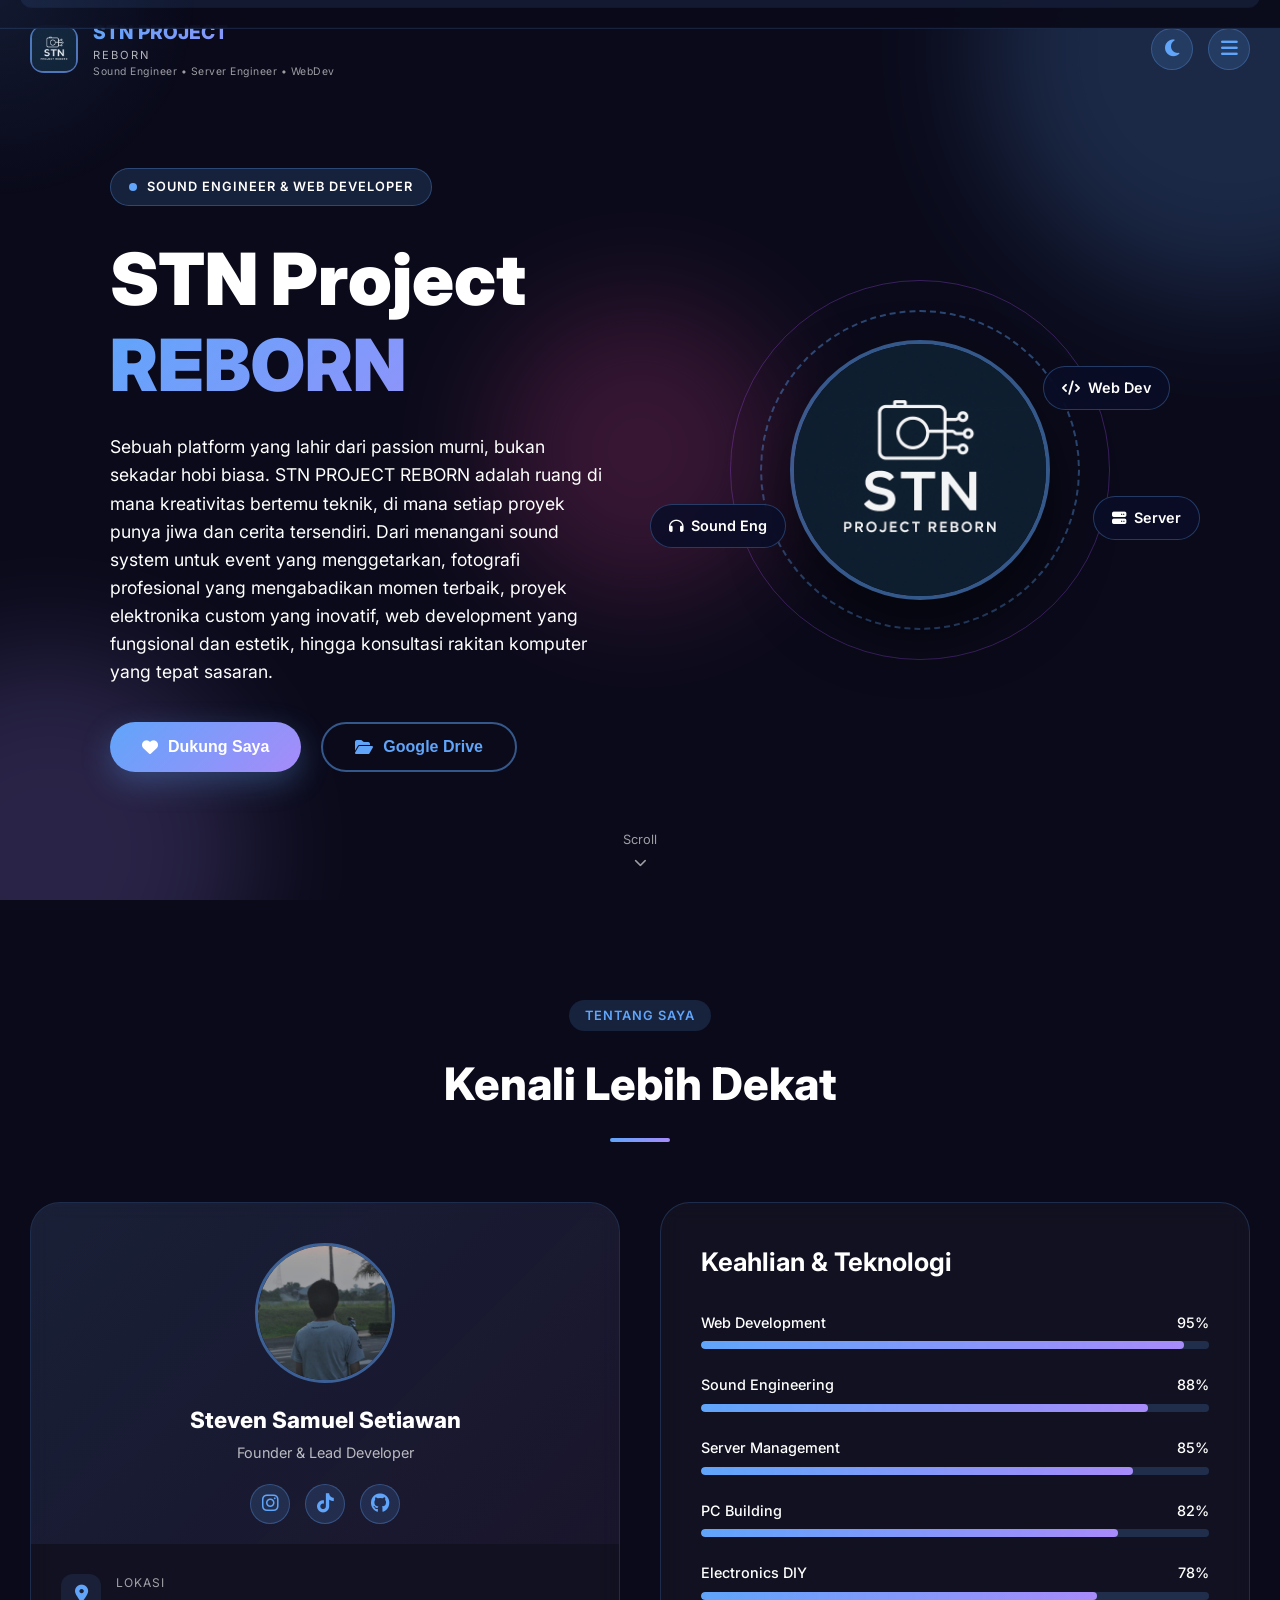
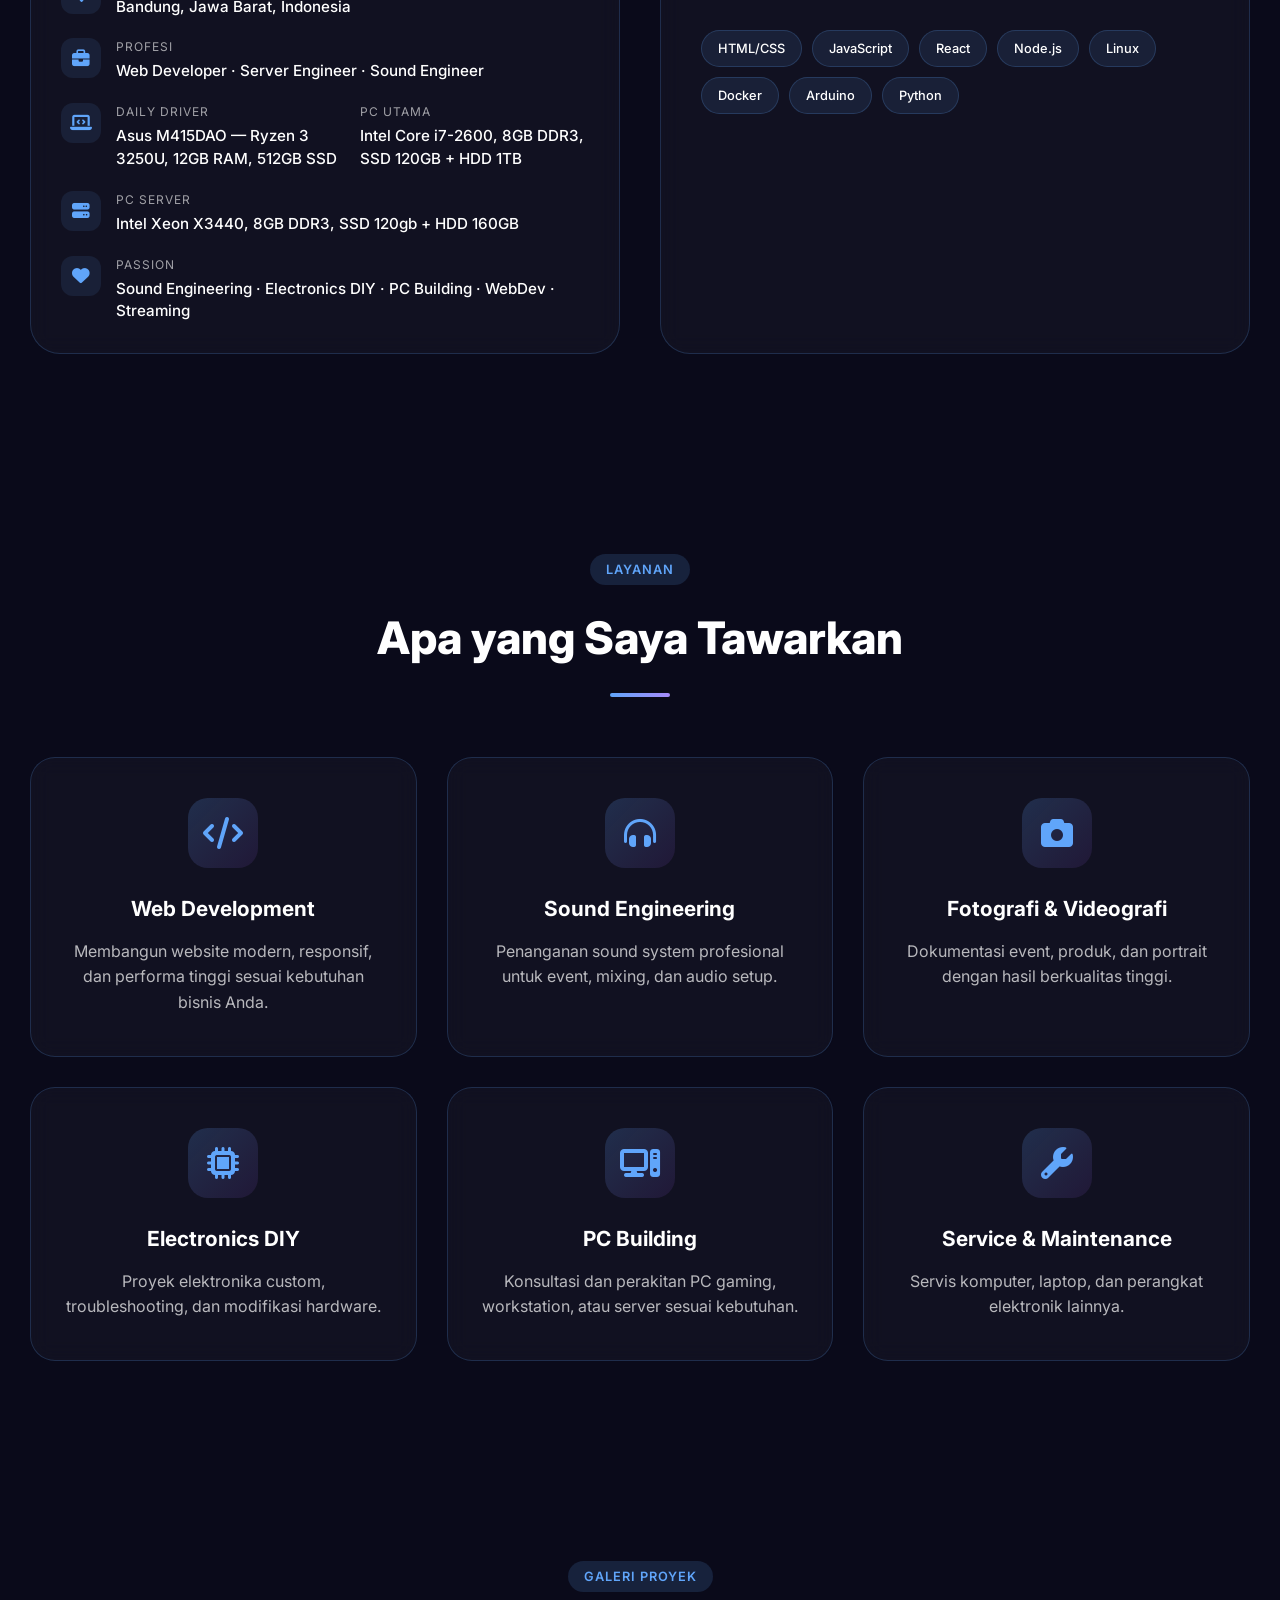
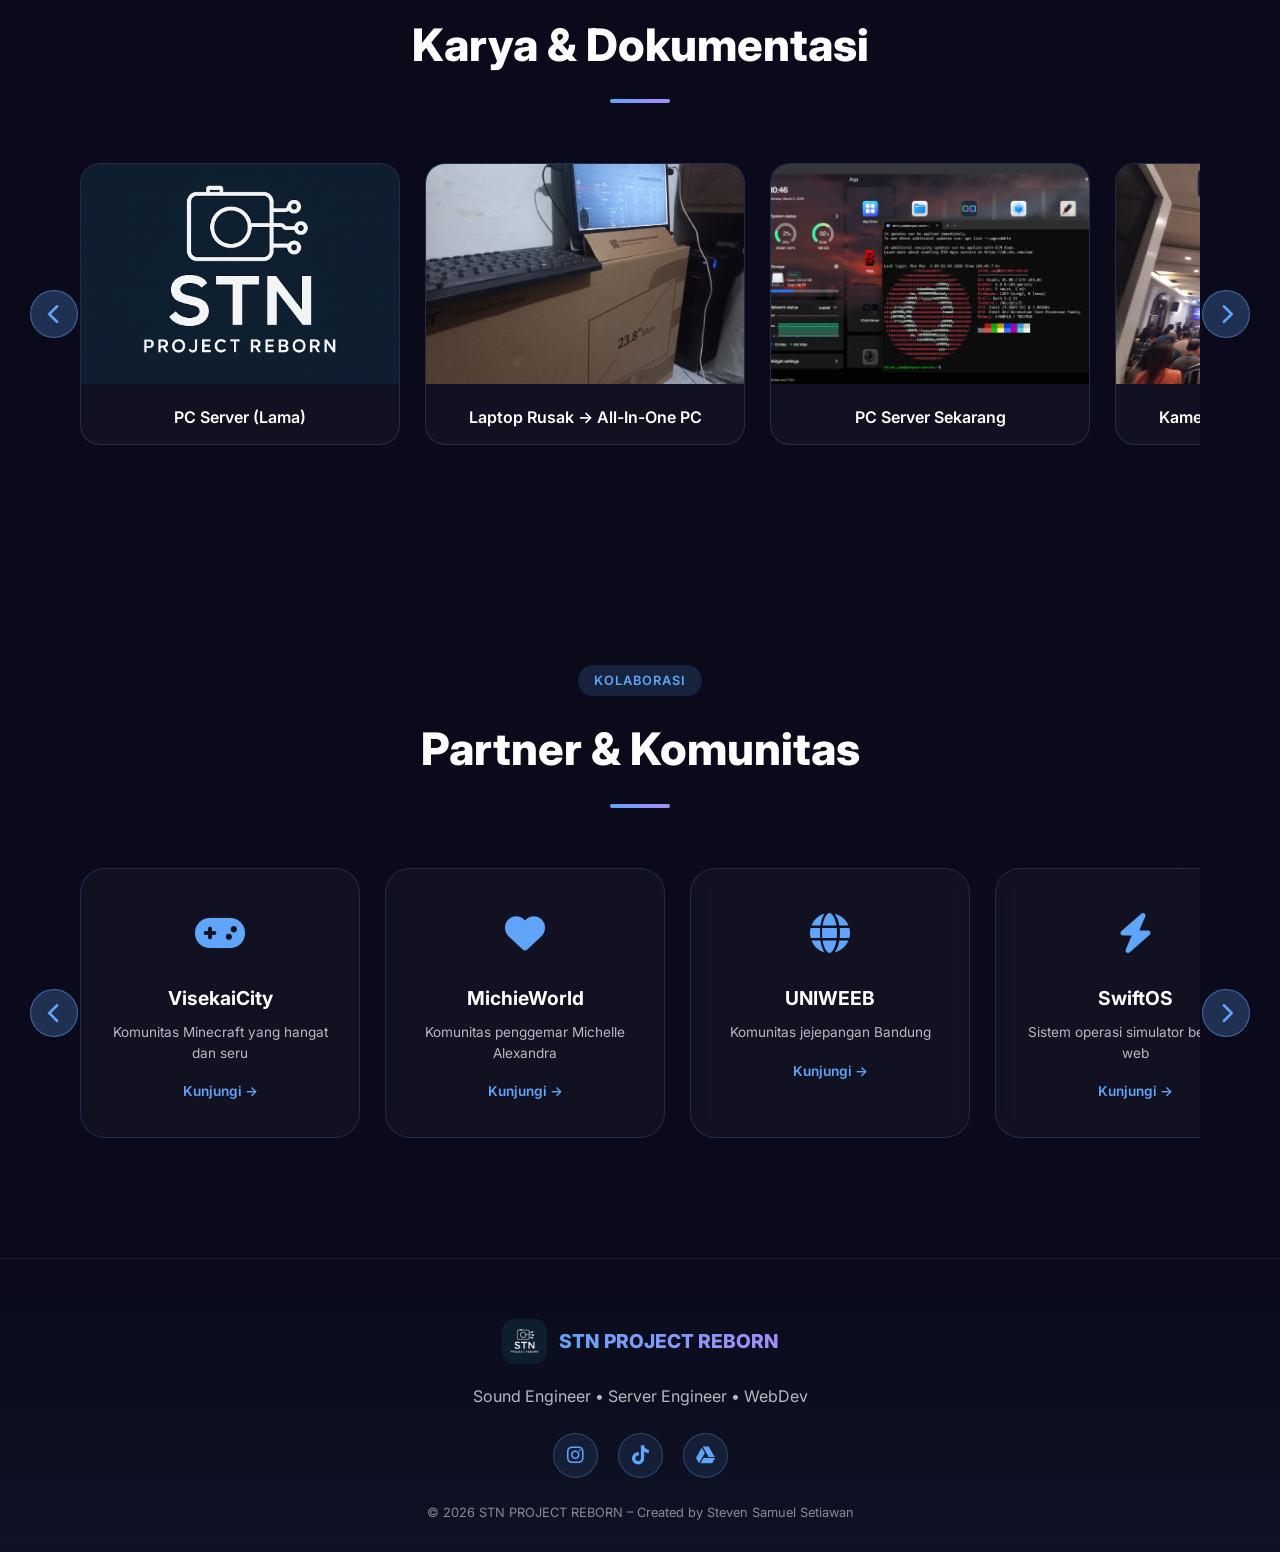
==== commit eb26abab: "Update index.html" ====
--- a/index.html
+++ b/index.html
@@ -181,14 +181,18 @@
                 <div class="info-icon"><i class="fas fa-laptop-code"></i></div>
                 <div class="info-content">
                   <span class="info-label">Daily Driver</span>
-                  <span class="info-value">Asus M415DAO — Ryzen 3 3250U, 12GB RAM, 512GB SSD</span>
+                  <span class="info-value">Asus M415DAO — Ryzen 3 3250U, 12GB RAM, 512GB SSD </span>
+                </div>
+                   <div class="info-content">
+                  <span class="info-label">PC utama</span>
+                  <span class="info-value">Intel Core i7-2600, 8GB DDR3, SSD 120GB + HDD 1TB</span>
                 </div>
               </div>
               <div class="info-item">
                 <div class="info-icon"><i class="fas fa-server"></i></div>
                 <div class="info-content">
                   <span class="info-label">PC Server</span>
-                  <span class="info-value">Intel Core i7-2600, 8GB DDR3, SSD 120GB + HDD 1.16TB</span>
+                  <span class="info-value"> Intel Xeon X3440, 8GB DDR3, SSD 120gb + HDD 160GB</span>
                 </div>
               </div>
               <div class="info-item">
--- a/style.css
+++ b/style.css
@@ -6,6 +6,11 @@
 
 html {
   scroll-behavior: smooth;
+}
+
+html, body {
+  margin: 0;
+  padding: 0;
 }
 
 body {
@@ -34,9 +39,7 @@
   left: 0;
   right: 0;
   padding: 18px 0;
-  background: rgba(10, 10, 26, 0.9);
-  backdrop-filter: blur(20px);
-  border-bottom: 1px solid rgba(96, 165, 250, 0.2);
+  background: transparent;
   z-index: 1000;
   transition: all 0.3s ease;
 }
@@ -60,6 +63,8 @@
   position: relative;
   width: 48px;
   height: 48px;
+  overflow: hidden;
+  border-radius: 14px;
 }
 
 .logo-glow {
@@ -329,7 +334,7 @@
   background-size: 200% 200%;
   -webkit-background-clip: text;
   -webkit-text-fill-color: transparent;
-  animation: gradientFlow 3s ease infinite;
+  animation: fadeInUp 0.6s ease-out 0.2s forwards, gradientFlow 3s ease 0.8s infinite;
 }
 
 @keyframes gradientFlow {
@@ -339,12 +344,11 @@
 
 .hero-desc {
   font-size: 1.1rem;
-  opacity: 0.8;
+  opacity: 0;
   max-width: 500px;
   margin-bottom: 35px;
   line-height: 1.6;
   animation: fadeInUp 0.6s ease-out 0.3s forwards;
-  opacity: 0;
 }
 
 .hero-buttons {
@@ -871,6 +875,7 @@
   overflow-x: auto;
   scroll-behavior: smooth;
   scrollbar-width: thin;
+  scrollbar-color: #60a5fa rgba(96, 165, 250, 0.1);
   padding-bottom: 20px;
 }
 
@@ -967,6 +972,8 @@
   gap: 25px;
   overflow-x: auto;
   scroll-behavior: smooth;
+  scrollbar-width: thin;
+  scrollbar-color: #60a5fa rgba(96, 165, 250, 0.1);
   padding-bottom: 20px;
 }
 
@@ -1496,7 +1503,7 @@
 
 .navbar.scrolled {
   padding: 12px 0;
-  background: rgba(10, 10, 26, 0.95);
+  background: transparent;
 }
 
 body.light-mode .navbar.scrolled {
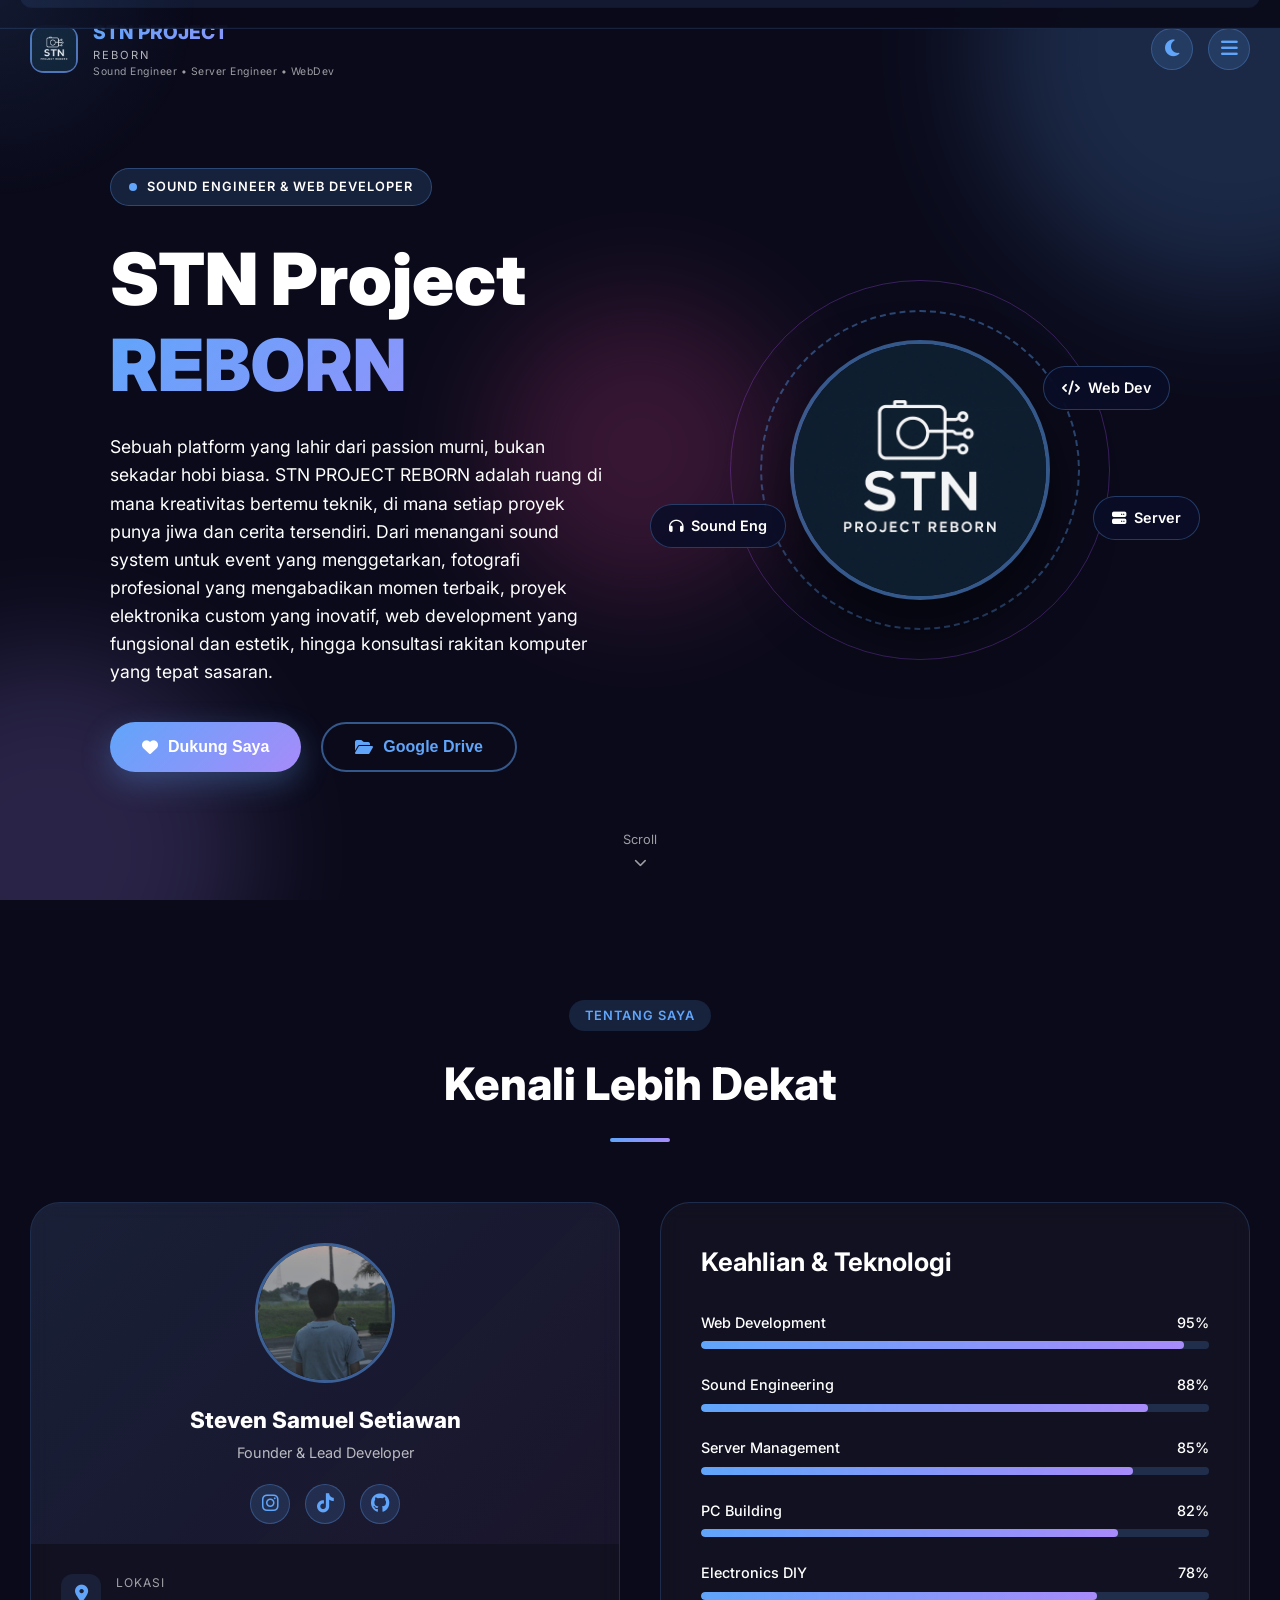
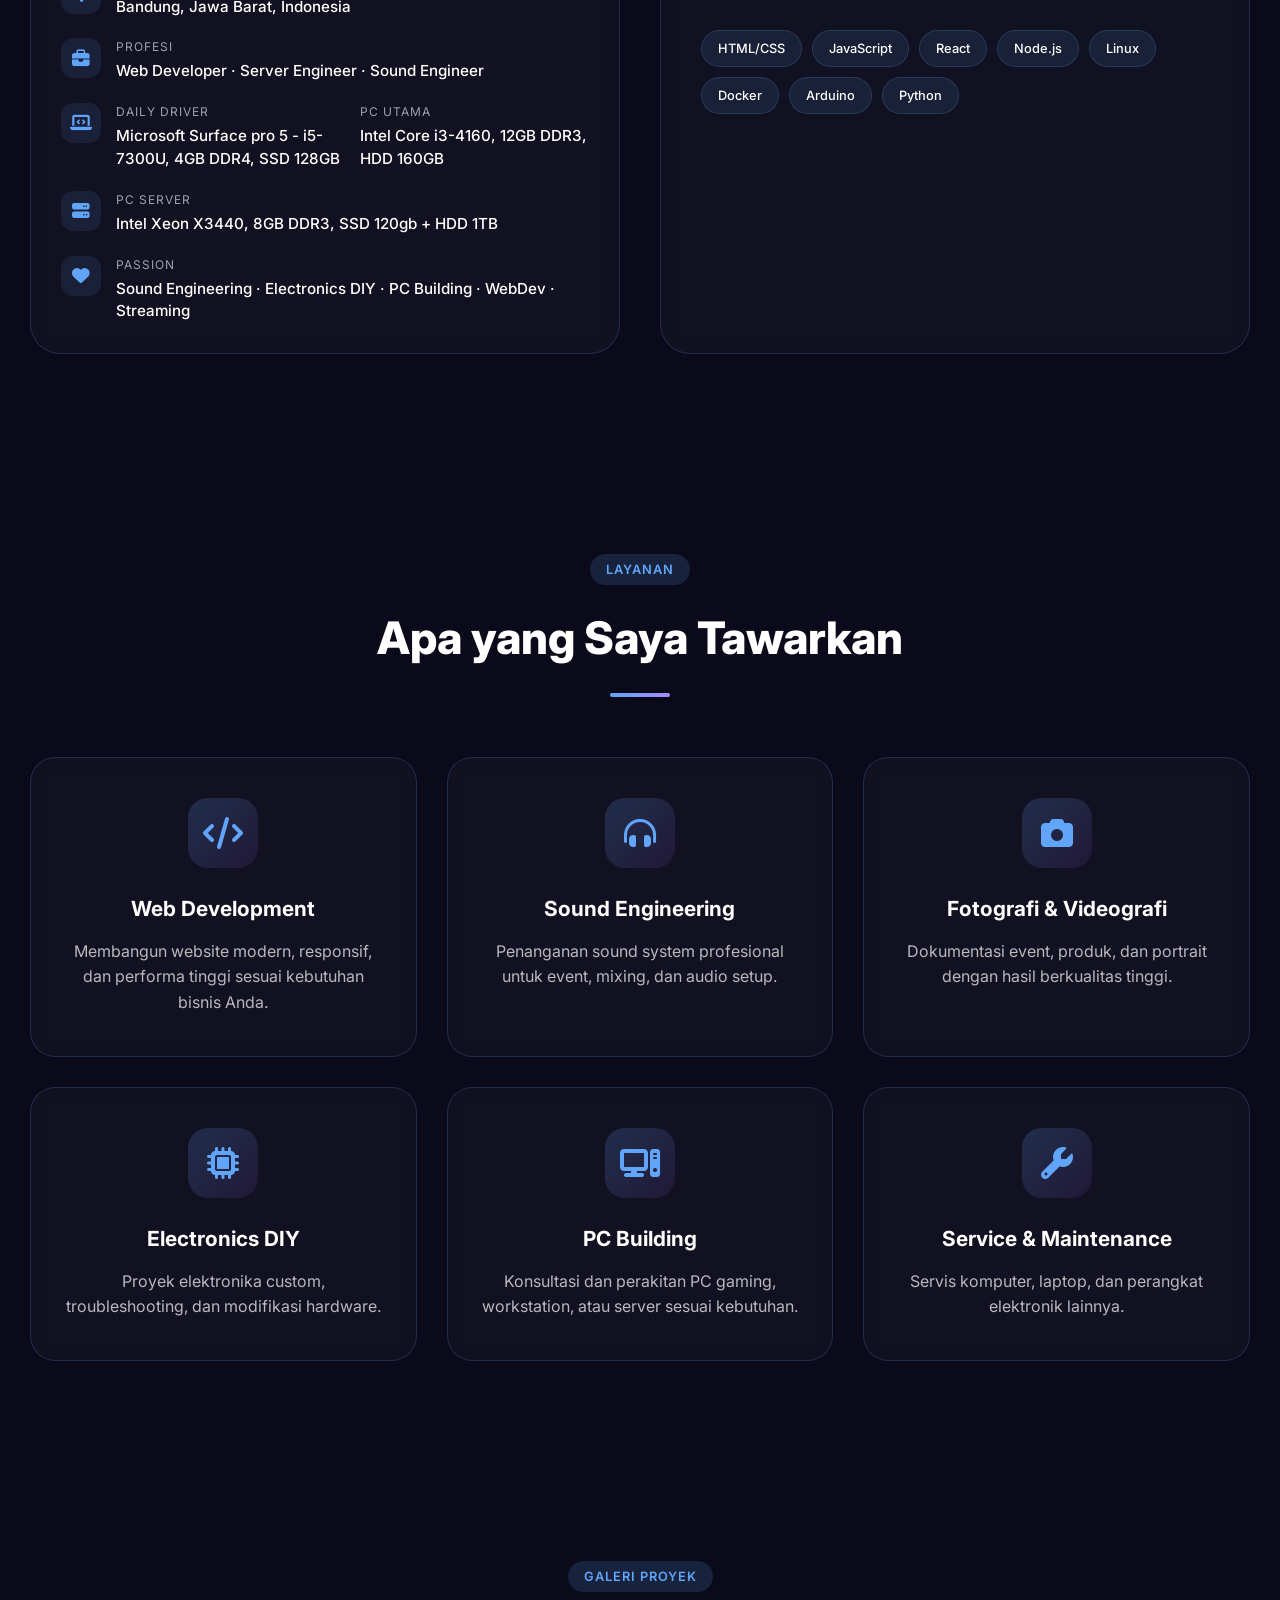
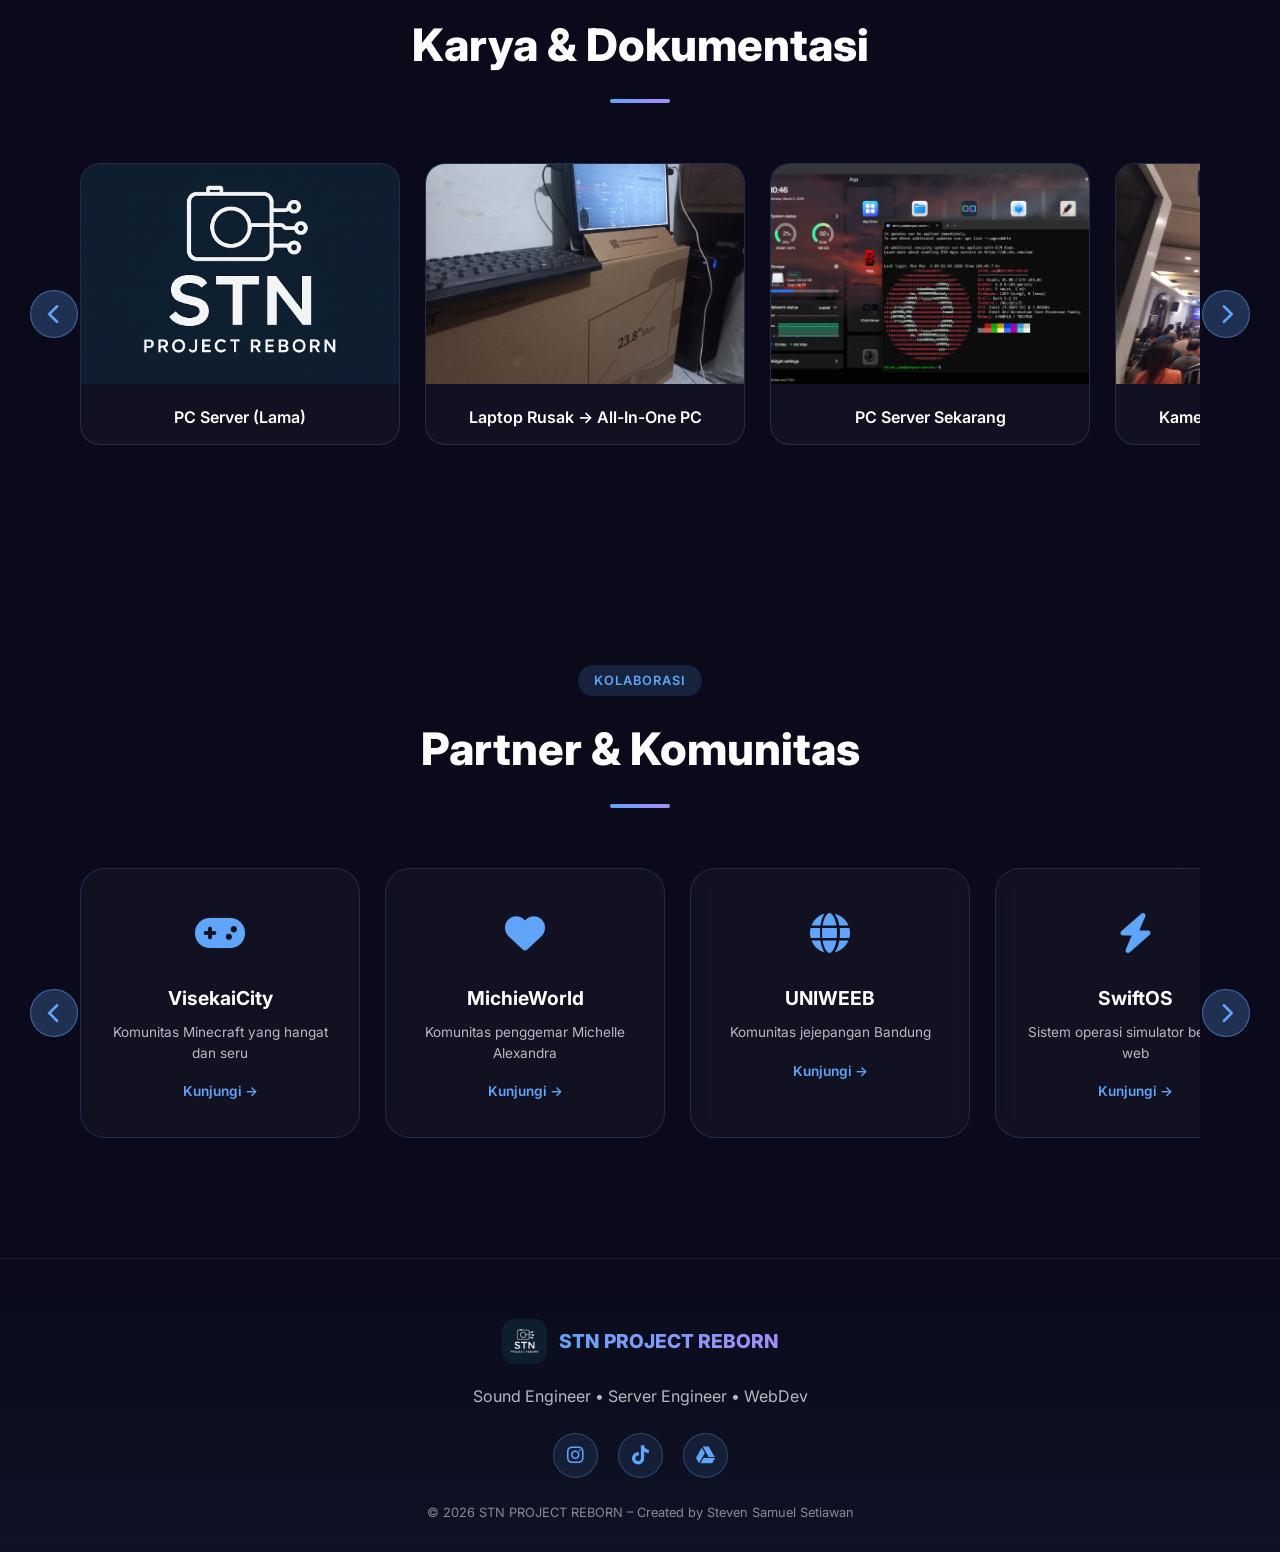
==== commit 14f22d09: "Update index.html" ====
--- a/index.html
+++ b/index.html
@@ -181,18 +181,18 @@
                 <div class="info-icon"><i class="fas fa-laptop-code"></i></div>
                 <div class="info-content">
                   <span class="info-label">Daily Driver</span>
-                  <span class="info-value">Asus M415DAO — Ryzen 3 3250U, 12GB RAM, 512GB SSD </span>
+                  <span class="info-value">Microsoft Surface pro 5 - i5-7300U, 4GB DDR4, SSD 128GB</span>
                 </div>
                    <div class="info-content">
                   <span class="info-label">PC utama</span>
-                  <span class="info-value">Intel Core i7-2600, 8GB DDR3, SSD 120GB + HDD 1TB</span>
+                  <span class="info-value">Intel Core i3-4160, 12GB DDR3, HDD 160GB</span>
                 </div>
               </div>
               <div class="info-item">
                 <div class="info-icon"><i class="fas fa-server"></i></div>
                 <div class="info-content">
                   <span class="info-label">PC Server</span>
-                  <span class="info-value"> Intel Xeon X3440, 8GB DDR3, SSD 120gb + HDD 160GB</span>
+                  <span class="info-value"> Intel Xeon X3440, 8GB DDR3, SSD 120gb + HDD 1TB</span>
                 </div>
               </div>
               <div class="info-item">
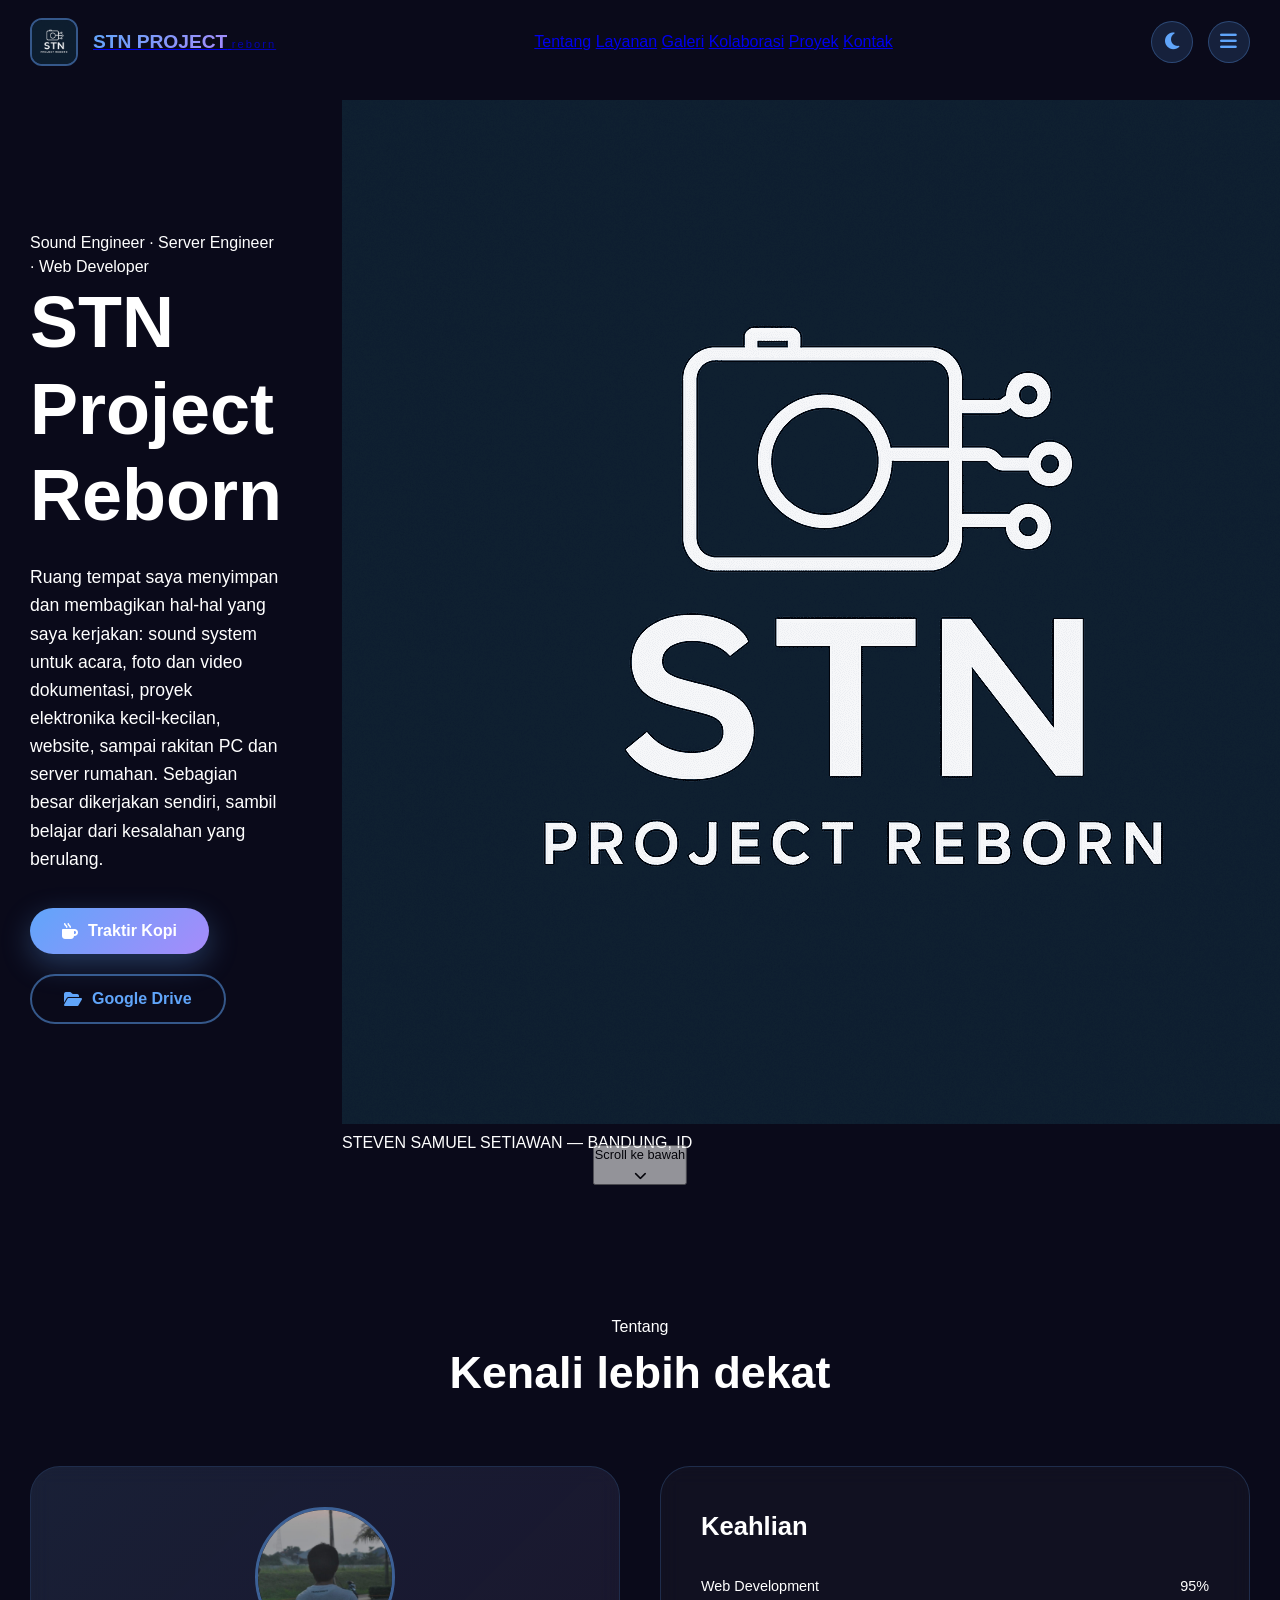
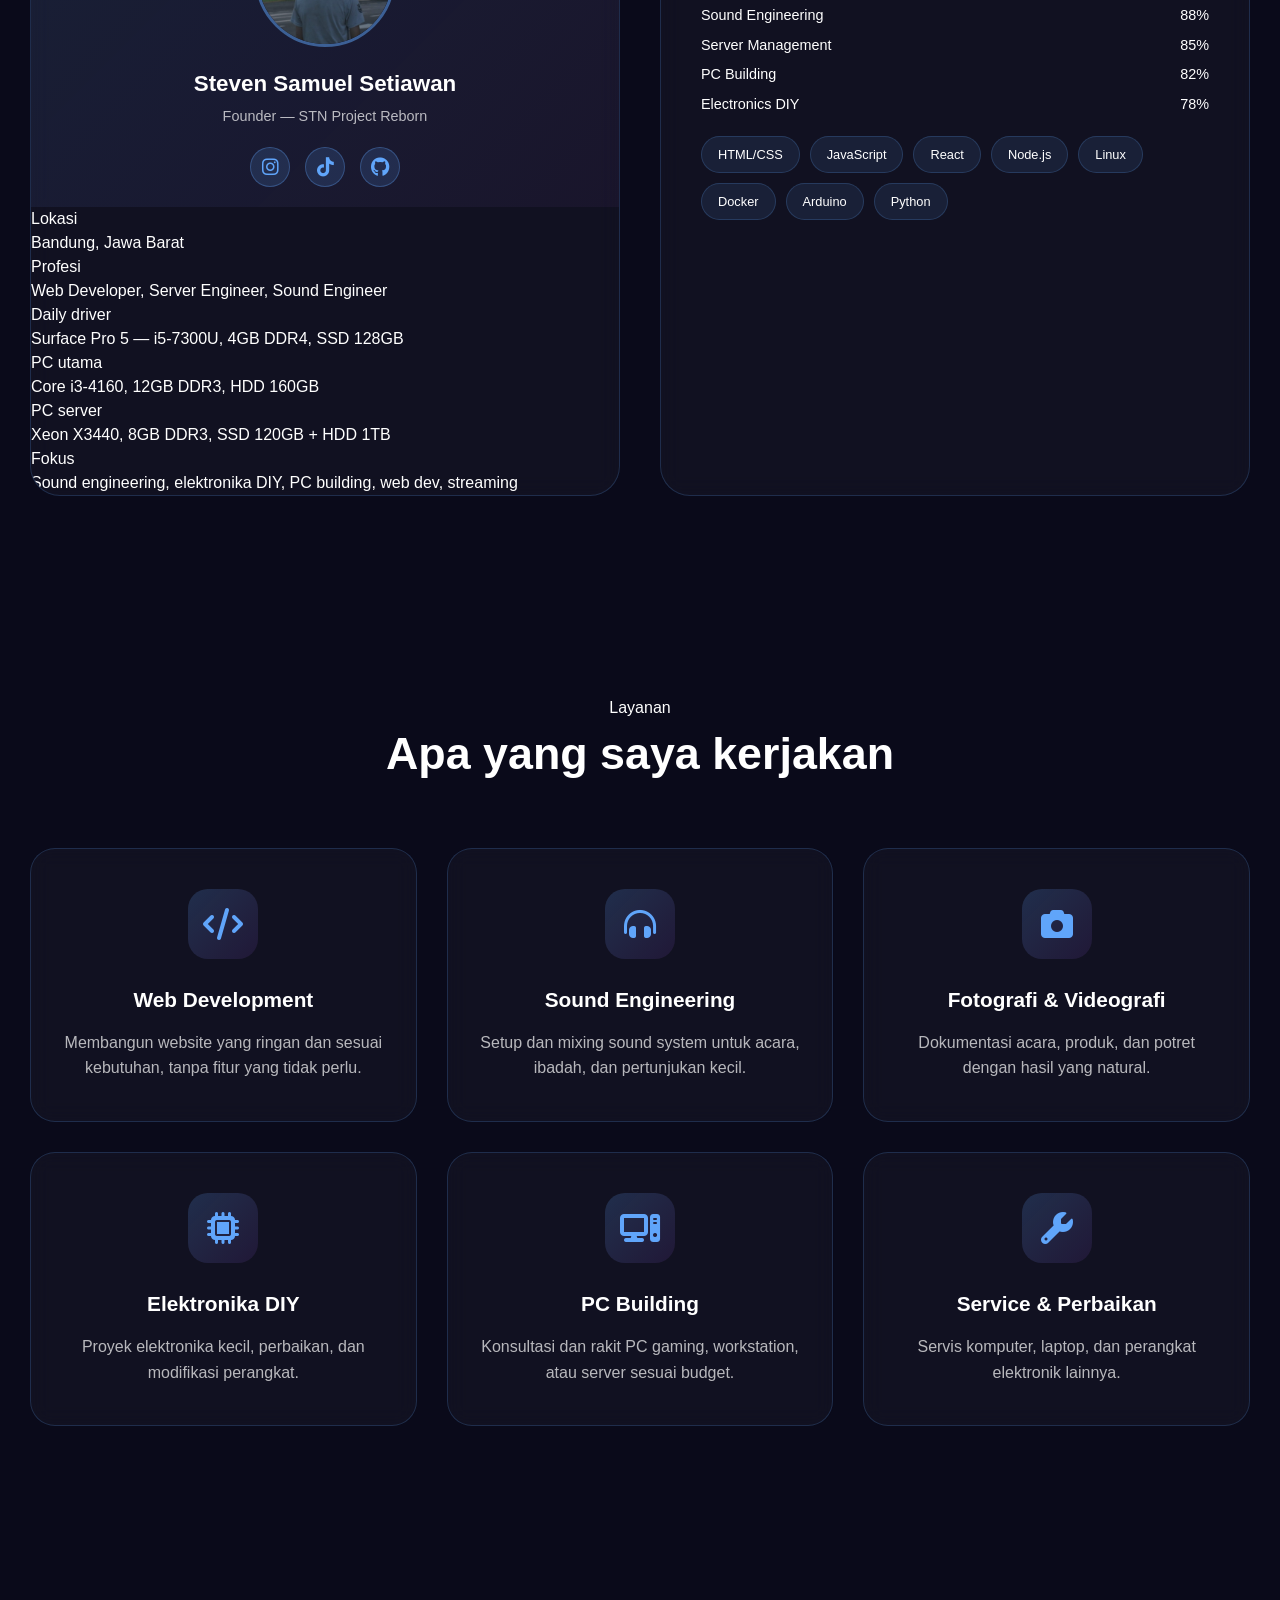
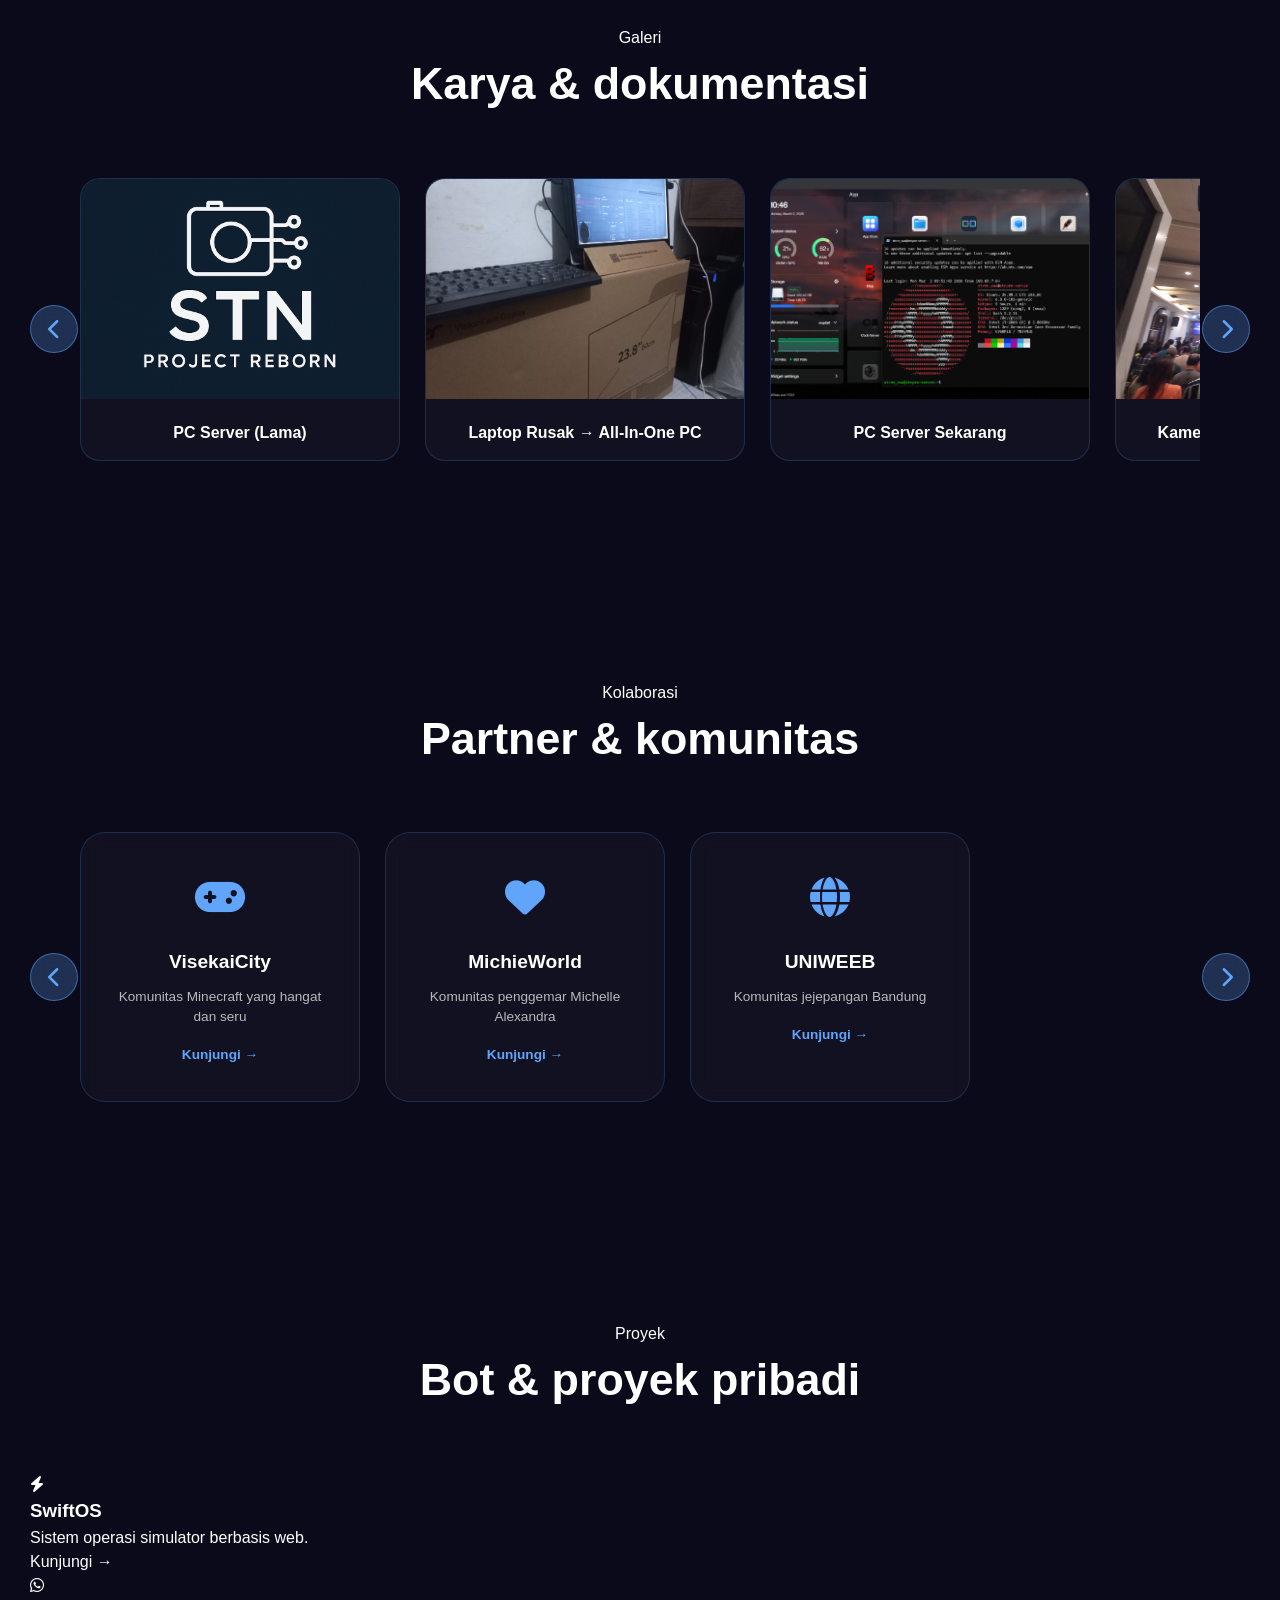
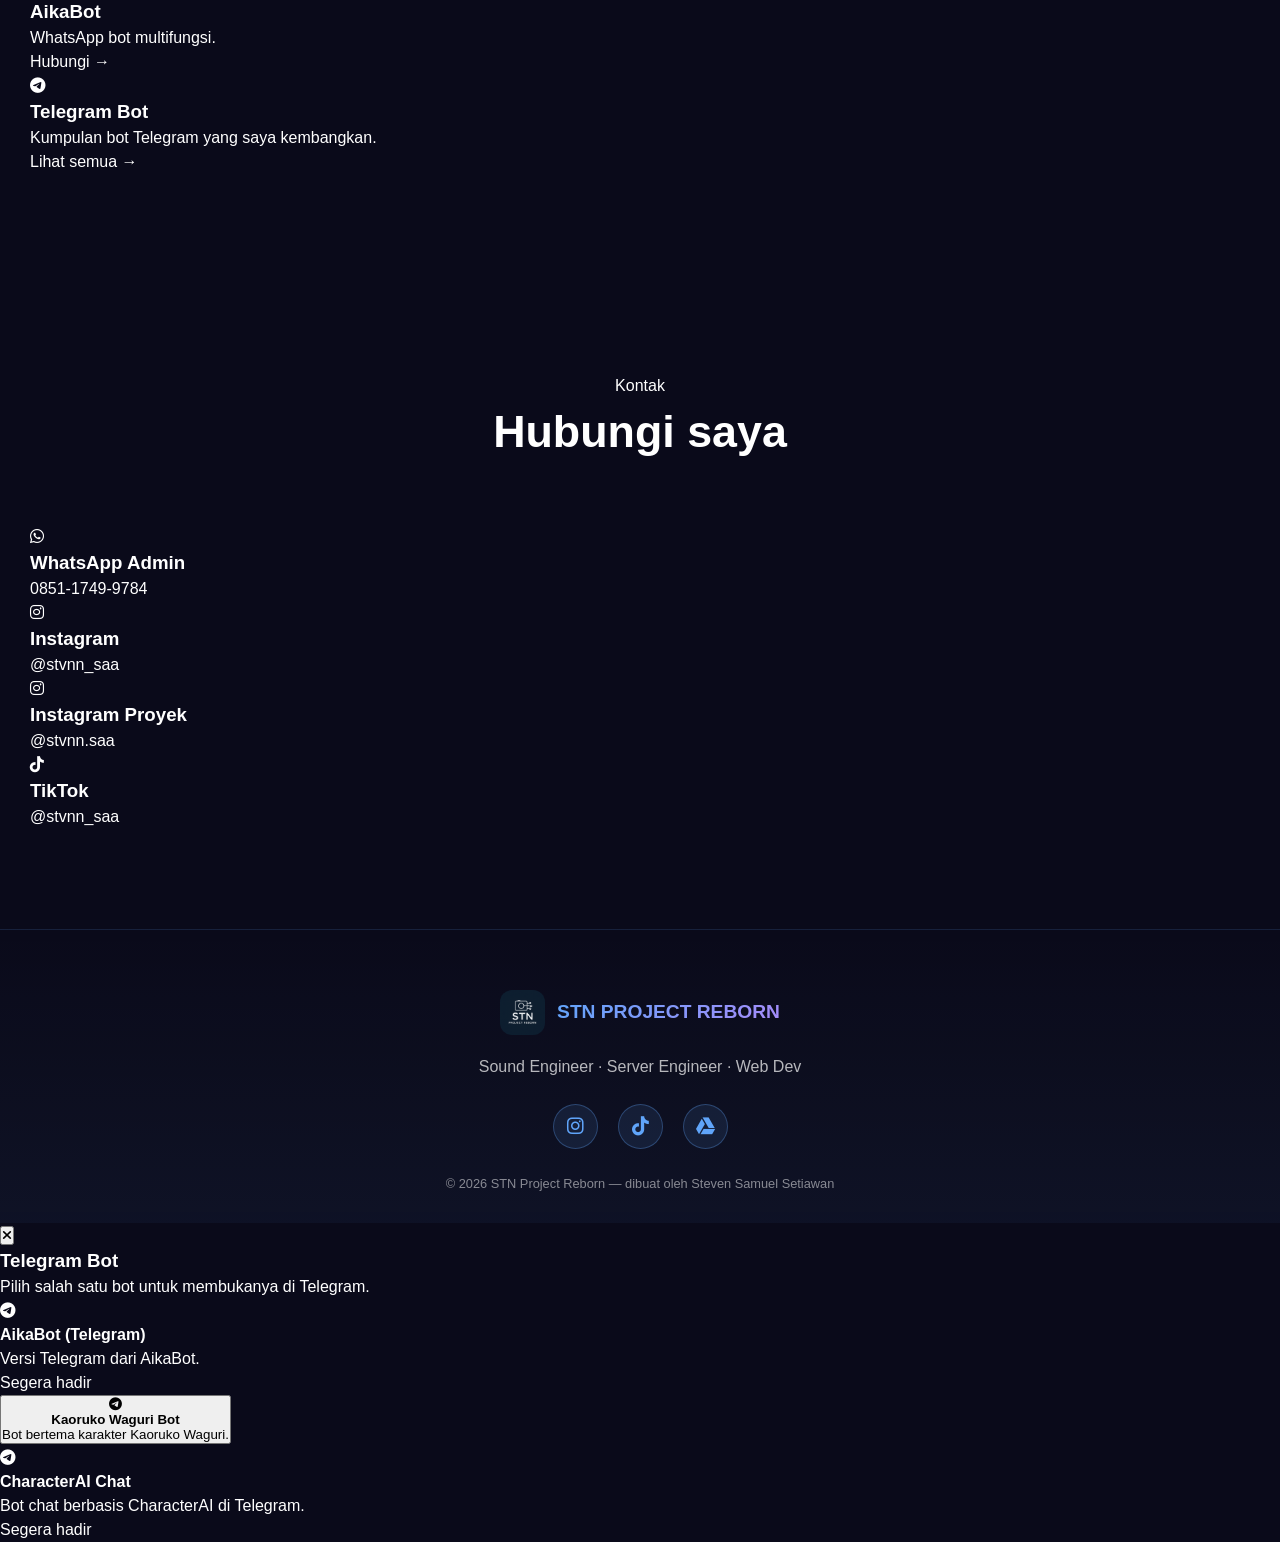
==== commit cae8ffc5: "Update print statement from 'Hello' to 'Goodbye'" ====
--- a/index.html
+++ b/index.html
@@ -3,7 +3,7 @@
 <head>
   <meta charset="UTF-8">
   <meta name="viewport" content="width=device-width, initial-scale=1.0, user-scalable=yes">
-  <title>STN PROJECT REBORN | Steven Samuel Setiawan</title>
+  <title>STN PROJECT REBORN | Official Website</title>
   <link rel="icon" type="image/x-icon" href="/favicon.ico">
   <link rel="canonical" href="https://stevensaa-re.github.io/stvnproject/">
   <meta name="description" content="STN PROJECT REBORN — Platform Steven Samuel Setiawan untuk berbagi passion di bidang sound system, fotografi, elektronika, web development, dan PC enthusiast. Berbasis di Bandung.">
@@ -47,30 +47,36 @@
   </script>
 
   <link rel="stylesheet" href="style.css">
-  <link href="https://fonts.googleapis.com/css2?family=Inter:opsz,wght@14..32,300;14..32,400;14..32,500;14..32,600;14..32,700;14..32,800;14..32,900&display=swap" rel="stylesheet">
+  <link rel="preconnect" href="https://fonts.googleapis.com">
+  <link href="https://fonts.googleapis.com/css2?family=IBM+Plex+Mono:wght@400;500;600;700&family=IBM+Plex+Sans:wght@400;500;600&family=Space+Grotesk:wght@500;600;700&display=swap" rel="stylesheet">
   <link rel="stylesheet" href="https://cdnjs.cloudflare.com/ajax/libs/font-awesome/6.5.1/css/all.min.css">
 </head>
 <body>
-  <div class="cursor-glow"></div>
-  
+
+  <div class="scroll-progress" id="scrollProgress"></div>
+
   <nav class="navbar">
     <div class="nav-container">
-      <div class="nav-brand">
-        <div class="logo-wrapper">
-          <div class="logo-glow"></div>
-          <img src="STN_PROJECT.png" alt="STN PROJECT REBORN" class="nav-logo-img">
-        </div>
-        <div class="nav-text">
+      <a href="#home" class="nav-brand">
+        <img src="STN_PROJECT.png" alt="STN PROJECT REBORN" class="nav-logo-img">
+        <span class="nav-brand-text">
           <span class="brand-name">STN PROJECT</span>
-          <span class="brand-tag">REBORN</span>
-          <span class="brand-role">Sound Engineer • Server Engineer • WebDev</span>
-        </div>
+          <span class="brand-tag">reborn</span>
+        </span>
+      </a>
+      <div class="nav-links">
+        <a href="#biodata">Tentang</a>
+        <a href="#services">Layanan</a>
+        <a href="#gallery">Galeri</a>
+        <a href="#partners">Kolaborasi</a>
+        <a href="#projects">Proyek</a>
+        <a href="#contact">Kontak</a>
       </div>
       <div class="nav-actions">
-        <button class="theme-toggle" id="themeToggle">
+        <button class="theme-toggle" id="themeToggle" aria-label="Ganti tema">
           <i class="fas fa-moon"></i>
         </button>
-        <button class="menu-toggle" id="menuToggle">
+        <button class="menu-toggle" id="menuToggle" aria-label="Buka menu">
           <i class="fas fa-bars"></i>
         </button>
       </div>
@@ -81,31 +87,23 @@
       <a href="#services" class="mobile-link">Layanan</a>
       <a href="#gallery" class="mobile-link">Galeri</a>
       <a href="#partners" class="mobile-link">Kolaborasi</a>
+      <a href="#projects" class="mobile-link">Proyek</a>
+      <a href="#contact" class="mobile-link">Kontak</a>
     </div>
   </nav>
 
   <main>
     <section class="hero" id="home">
-      <div class="hero-bg-shapes">
-        <div class="shape shape-1"></div>
-        <div class="shape shape-2"></div>
-        <div class="shape shape-3"></div>
-      </div>
       <div class="hero-container">
         <div class="hero-left">
-          <div class="hero-badge">
-            <span class="badge-dot"></span>
-            SOUND ENGINEER & WEB DEVELOPER
-          </div>
-          <h1 class="hero-title">
-            <span class="title-line">STN Project</span>
-            <span class="title-line gradient-text">REBORN</span>
-          </h1>
-          <p class="hero-desc">Sebuah platform yang lahir dari passion murni, bukan sekadar hobi biasa. STN PROJECT REBORN adalah ruang di mana kreativitas bertemu teknik, di mana setiap proyek punya jiwa dan cerita tersendiri. Dari menangani sound system untuk event yang menggetarkan, fotografi profesional yang mengabadikan momen terbaik, proyek elektronika custom yang inovatif, web development yang fungsional dan estetik, hingga konsultasi rakitan komputer yang tepat sasaran.</p>
+          <p class="hero-eyebrow"><span class="led"></span> Sound Engineer · Server Engineer · Web Developer</p>
+          <h1 class="hero-title">STN Project <span class="accent-word">Reborn</span></h1>
+          <p class="hero-desc">Ruang tempat saya menyimpan dan membagikan hal-hal yang saya kerjakan: sound system untuk acara, foto dan video dokumentasi, proyek elektronika kecil-kecilan, website, sampai rakitan PC dan server rumahan. Sebagian besar dikerjakan sendiri, sambil belajar dari kesalahan yang berulang.</p>
+          <div class="hero-vu" id="heroVu" aria-hidden="true"></div>
           <div class="hero-buttons">
             <button class="btn-primary" onclick="openConfirmModal('donate')">
-              <i class="fas fa-heart"></i>
-              <span>Dukung Saya</span>
+              <i class="fas fa-mug-hot"></i>
+              <span>Traktir Kopi</span>
             </button>
             <button class="btn-outline" onclick="openConfirmModal('drive')">
               <i class="fas fa-folder-open"></i>
@@ -114,39 +112,23 @@
           </div>
         </div>
         <div class="hero-right">
-          <div class="hero-avatar-container">
-            <div class="avatar-ring"></div>
-            <div class="avatar-ring-2"></div>
-            <div class="avatar-wrapper">
-              <img src="STN_PROJECT.png" alt="Steven Samuel Setiawan" class="hero-avatar-img">
-            </div>
-            <div class="floating-card card-1">
-              <i class="fas fa-code"></i>
-              <span>Web Dev</span>
-            </div>
-            <div class="floating-card card-2">
-              <i class="fas fa-headphones"></i>
-              <span>Sound Eng</span>
-            </div>
-            <div class="floating-card card-3">
-              <i class="fas fa-server"></i>
-              <span>Server</span>
-            </div>
-          </div>
-        </div>
-      </div>
-      <div class="hero-scroll">
-        <span>Scroll</span>
+          <div class="hero-frame">
+            <img src="STN_PROJECT.png" alt="Steven Samuel Setiawan" class="hero-frame-img">
+          </div>
+          <p class="hero-frame-caption">STEVEN SAMUEL SETIAWAN — BANDUNG, ID</p>
+        </div>
+      </div>
+      <button class="hero-scroll" type="button">
+        <span>Scroll ke bawah</span>
         <i class="fas fa-chevron-down"></i>
-      </div>
+      </button>
     </section>
 
     <section class="section" id="biodata">
       <div class="container">
         <div class="section-header">
-          <span class="section-tag">TENTANG SAYA</span>
-          <h2 class="section-title">Kenali Lebih Dekat</h2>
-          <div class="section-divider"></div>
+          <span class="section-eyebrow">Tentang</span>
+          <h2 class="section-title">Kenali lebih dekat</h2>
         </div>
         <div class="biodata-grid">
           <div class="biodata-card animate-on-scroll">
@@ -155,92 +137,88 @@
                 <img src="fotoOwner.jpeg" alt="Steven Samuel Setiawan" class="biodata-avatar-img">
               </div>
               <h3 class="biodata-fullname">Steven Samuel Setiawan</h3>
-              <p class="biodata-role">Founder & Lead Developer</p>
+              <p class="biodata-role">Founder — STN Project Reborn</p>
               <div class="social-links">
-                <button class="social-icon" onclick="openConfirmModal('instagram')"><i class="fab fa-instagram"></i></button>
-                <button class="social-icon" onclick="openConfirmModal('tiktok')"><i class="fab fa-tiktok"></i></button>
-                <button class="social-icon" onclick="window.open('https://github.com/stevensaa-re', '_blank')"><i class="fab fa-github"></i></button>
-              </div>
-            </div>
-            <div class="biodata-info-section">
-              <div class="info-item">
-                <div class="info-icon"><i class="fas fa-map-marker-alt"></i></div>
-                <div class="info-content">
-                  <span class="info-label">Lokasi</span>
-                  <span class="info-value">Bandung, Jawa Barat, Indonesia</span>
-                </div>
-              </div>
-              <div class="info-item">
-                <div class="info-icon"><i class="fas fa-briefcase"></i></div>
-                <div class="info-content">
-                  <span class="info-label">Profesi</span>
-                  <span class="info-value">Web Developer · Server Engineer · Sound Engineer</span>
-                </div>
-              </div>
-              <div class="info-item">
-                <div class="info-icon"><i class="fas fa-laptop-code"></i></div>
-                <div class="info-content">
-                  <span class="info-label">Daily Driver</span>
-                  <span class="info-value">Microsoft Surface pro 5 - i5-7300U, 4GB DDR4, SSD 128GB</span>
-                </div>
-                   <div class="info-content">
-                  <span class="info-label">PC utama</span>
-                  <span class="info-value">Intel Core i3-4160, 12GB DDR3, HDD 160GB</span>
-                </div>
-              </div>
-              <div class="info-item">
-                <div class="info-icon"><i class="fas fa-server"></i></div>
-                <div class="info-content">
-                  <span class="info-label">PC Server</span>
-                  <span class="info-value"> Intel Xeon X3440, 8GB DDR3, SSD 120gb + HDD 1TB</span>
-                </div>
-              </div>
-              <div class="info-item">
-                <div class="info-icon"><i class="fas fa-heart"></i></div>
-                <div class="info-content">
-                  <span class="info-label">Passion</span>
-                  <span class="info-value">Sound Engineering · Electronics DIY · PC Building · WebDev · Streaming</span>
-                </div>
-              </div>
-            </div>
-          </div>
+                <button class="social-icon" onclick="openConfirmModal('instagram')" aria-label="Instagram"><i class="fab fa-instagram"></i></button>
+                <button class="social-icon" onclick="openConfirmModal('tiktok')" aria-label="TikTok"><i class="fab fa-tiktok"></i></button>
+                <button class="social-icon" onclick="window.open('https://github.com/stevensaa-re', '_blank')" aria-label="GitHub"><i class="fab fa-github"></i></button>
+              </div>
+            </div>
+            <dl class="spec-list">
+              <div class="spec-row">
+                <dt>Lokasi</dt>
+                <dd>Bandung, Jawa Barat</dd>
+              </div>
+              <div class="spec-row">
+                <dt>Profesi</dt>
+                <dd>Web Developer, Server Engineer, Sound Engineer</dd>
+              </div>
+              <div class="spec-row">
+                <dt>Daily driver</dt>
+                <dd>Surface Pro 5 — i5-7300U, 4GB DDR4, SSD 128GB</dd>
+              </div>
+              <div class="spec-row">
+                <dt>PC utama</dt>
+                <dd>Core i3-4160, 12GB DDR3, HDD 160GB</dd>
+              </div>
+              <div class="spec-row">
+                <dt>PC server</dt>
+                <dd>Xeon X3440, 8GB DDR3, SSD 120GB + HDD 1TB</dd>
+              </div>
+              <div class="spec-row">
+                <dt>Fokus</dt>
+                <dd>Sound engineering, elektronika DIY, PC building, web dev, streaming</dd>
+              </div>
+            </dl>
+          </div>
+
           <div class="skills-card animate-on-scroll">
-            <h3 class="skills-title">Keahlian & Teknologi</h3>
-            <div class="skills-grid">
-              <div class="skill-item" data-skill="95">
+            <h3 class="skills-title">Keahlian</h3>
+            <div class="skills-list">
+              <div class="skill-item">
                 <div class="skill-info">
                   <span>Web Development</span>
-                  <span>95%</span>
-                </div>
-                <div class="skill-bar"><div class="skill-progress" style="width: 95%"></div></div>
-              </div>
-              <div class="skill-item" data-skill="88">
+                  <span class="skill-percent">95%</span>
+                </div>
+                <div class="meter">
+                  <span class="on"></span><span class="on"></span><span class="on"></span><span class="on"></span><span class="on"></span><span class="on"></span><span class="on"></span><span class="on"></span><span class="on"></span><span></span>
+                </div>
+              </div>
+              <div class="skill-item">
                 <div class="skill-info">
                   <span>Sound Engineering</span>
-                  <span>88%</span>
-                </div>
-                <div class="skill-bar"><div class="skill-progress" style="width: 88%"></div></div>
-              </div>
-              <div class="skill-item" data-skill="85">
+                  <span class="skill-percent">88%</span>
+                </div>
+                <div class="meter">
+                  <span class="on"></span><span class="on"></span><span class="on"></span><span class="on"></span><span class="on"></span><span class="on"></span><span class="on"></span><span class="on"></span><span></span><span></span>
+                </div>
+              </div>
+              <div class="skill-item">
                 <div class="skill-info">
                   <span>Server Management</span>
-                  <span>85%</span>
-                </div>
-                <div class="skill-bar"><div class="skill-progress" style="width: 85%"></div></div>
-              </div>
-              <div class="skill-item" data-skill="82">
+                  <span class="skill-percent">85%</span>
+                </div>
+                <div class="meter">
+                  <span class="on"></span><span class="on"></span><span class="on"></span><span class="on"></span><span class="on"></span><span class="on"></span><span class="on"></span><span class="on"></span><span></span><span></span>
+                </div>
+              </div>
+              <div class="skill-item">
                 <div class="skill-info">
                   <span>PC Building</span>
-                  <span>82%</span>
-                </div>
-                <div class="skill-bar"><div class="skill-progress" style="width: 82%"></div></div>
-              </div>
-              <div class="skill-item" data-skill="78">
+                  <span class="skill-percent">82%</span>
+                </div>
+                <div class="meter">
+                  <span class="on"></span><span class="on"></span><span class="on"></span><span class="on"></span><span class="on"></span><span class="on"></span><span class="on"></span><span class="on"></span><span></span><span></span>
+                </div>
+              </div>
+              <div class="skill-item">
                 <div class="skill-info">
                   <span>Electronics DIY</span>
-                  <span>78%</span>
-                </div>
-                <div class="skill-bar"><div class="skill-progress" style="width: 78%"></div></div>
+                  <span class="skill-percent">78%</span>
+                </div>
+                <div class="meter">
+                  <span class="on"></span><span class="on"></span><span class="on"></span><span class="on"></span><span class="on"></span><span class="on"></span><span class="on"></span><span></span><span></span><span></span>
+                </div>
               </div>
             </div>
             <div class="tech-stack">
@@ -261,39 +239,38 @@
     <section class="section" id="services">
       <div class="container">
         <div class="section-header">
-          <span class="section-tag">LAYANAN</span>
-          <h2 class="section-title">Apa yang Saya Tawarkan</h2>
-          <div class="section-divider"></div>
+          <span class="section-eyebrow">Layanan</span>
+          <h2 class="section-title">Apa yang saya kerjakan</h2>
         </div>
         <div class="services-grid">
           <div class="service-card animate-on-scroll">
             <div class="service-icon"><i class="fas fa-code"></i></div>
             <h3>Web Development</h3>
-            <p>Membangun website modern, responsif, dan performa tinggi sesuai kebutuhan bisnis Anda.</p>
+            <p>Membangun website yang ringan dan sesuai kebutuhan, tanpa fitur yang tidak perlu.</p>
           </div>
           <div class="service-card animate-on-scroll">
             <div class="service-icon"><i class="fas fa-headphones-alt"></i></div>
             <h3>Sound Engineering</h3>
-            <p>Penanganan sound system profesional untuk event, mixing, dan audio setup.</p>
+            <p>Setup dan mixing sound system untuk acara, ibadah, dan pertunjukan kecil.</p>
           </div>
           <div class="service-card animate-on-scroll">
             <div class="service-icon"><i class="fas fa-camera"></i></div>
             <h3>Fotografi & Videografi</h3>
-            <p>Dokumentasi event, produk, dan portrait dengan hasil berkualitas tinggi.</p>
+            <p>Dokumentasi acara, produk, dan potret dengan hasil yang natural.</p>
           </div>
           <div class="service-card animate-on-scroll">
             <div class="service-icon"><i class="fas fa-microchip"></i></div>
-            <h3>Electronics DIY</h3>
-            <p>Proyek elektronika custom, troubleshooting, dan modifikasi hardware.</p>
+            <h3>Elektronika DIY</h3>
+            <p>Proyek elektronika kecil, perbaikan, dan modifikasi perangkat.</p>
           </div>
           <div class="service-card animate-on-scroll">
             <div class="service-icon"><i class="fas fa-computer"></i></div>
             <h3>PC Building</h3>
-            <p>Konsultasi dan perakitan PC gaming, workstation, atau server sesuai kebutuhan.</p>
+            <p>Konsultasi dan rakit PC gaming, workstation, atau server sesuai budget.</p>
           </div>
           <div class="service-card animate-on-scroll">
             <div class="service-icon"><i class="fas fa-wrench"></i></div>
-            <h3>Service & Maintenance</h3>
+            <h3>Service & Perbaikan</h3>
             <p>Servis komputer, laptop, dan perangkat elektronik lainnya.</p>
           </div>
         </div>
@@ -303,14 +280,13 @@
     <section class="section" id="gallery">
       <div class="container">
         <div class="section-header">
-          <span class="section-tag">GALERI PROYEK</span>
-          <h2 class="section-title">Karya & Dokumentasi</h2>
-          <div class="section-divider"></div>
+          <span class="section-eyebrow">Galeri</span>
+          <h2 class="section-title">Karya & dokumentasi</h2>
         </div>
         <div class="gallery-scroll-container">
-          <button class="scroll-btn scroll-left" id="galleryScrollLeft"><i class="fas fa-chevron-left"></i></button>
+          <button class="scroll-btn scroll-left" id="galleryScrollLeft" aria-label="Geser kiri"><i class="fas fa-chevron-left"></i></button>
           <div class="gallery-scroll" id="galleryScroll"></div>
-          <button class="scroll-btn scroll-right" id="galleryScrollRight"><i class="fas fa-chevron-right"></i></button>
+          <button class="scroll-btn scroll-right" id="galleryScrollRight" aria-label="Geser kanan"><i class="fas fa-chevron-right"></i></button>
         </div>
       </div>
     </section>
@@ -318,12 +294,11 @@
     <section class="section" id="partners">
       <div class="container">
         <div class="section-header">
-          <span class="section-tag">KOLABORASI</span>
-          <h2 class="section-title">Partner & Komunitas</h2>
-          <div class="section-divider"></div>
+          <span class="section-eyebrow">Kolaborasi</span>
+          <h2 class="section-title">Partner & komunitas</h2>
         </div>
         <div class="partners-scroll-container">
-          <button class="scroll-btn partners-scroll-left" id="partnersScrollLeft"><i class="fas fa-chevron-left"></i></button>
+          <button class="scroll-btn partners-scroll-left" id="partnersScrollLeft" aria-label="Geser kiri"><i class="fas fa-chevron-left"></i></button>
           <div class="partners-scroll" id="partnersScroll">
             <div class="partner-card animate-on-scroll" onclick="openConfirmModal('visekaicity')">
               <div class="partner-icon"><i class="fas fa-gamepad"></i></div>
@@ -343,20 +318,68 @@
               <p>Komunitas jejepangan Bandung</p>
               <span class="partner-link">Kunjungi →</span>
             </div>
-            <div class="partner-card animate-on-scroll" onclick="openConfirmModal('swiftos')">
-              <div class="partner-icon"><i class="fas fa-bolt"></i></div>
-              <h3>SwiftOS</h3>
-              <p>Sistem operasi simulator berbasis web</p>
-              <span class="partner-link">Kunjungi →</span>
-            </div>
-            <div class="partner-card animate-on-scroll" onclick="openConfirmModal('aikabot')">
-              <div class="partner-icon"><i class="fab fa-whatsapp"></i></div>
-              <h3>AikaBot</h3>
-              <p>WhatsApp Bot multifungsi</p>
-              <span class="partner-link">Hubungi →</span>
-            </div>
-          </div>
-          <button class="scroll-btn partners-scroll-right" id="partnersScrollRight"><i class="fas fa-chevron-right"></i></button>
+          </div>
+          <button class="scroll-btn partners-scroll-right" id="partnersScrollRight" aria-label="Geser kanan"><i class="fas fa-chevron-right"></i></button>
+        </div>
+      </div>
+    </section>
+
+    <section class="section" id="projects">
+      <div class="container">
+        <div class="section-header">
+          <span class="section-eyebrow">Proyek</span>
+          <h2 class="section-title">Bot & proyek pribadi</h2>
+        </div>
+        <div class="project-grid">
+          <div class="project-card animate-on-scroll" onclick="openConfirmModal('swiftos')">
+            <div class="project-icon"><i class="fas fa-bolt"></i></div>
+            <h3>SwiftOS</h3>
+            <p>Sistem operasi simulator berbasis web.</p>
+            <span class="project-link">Kunjungi →</span>
+          </div>
+          <div class="project-card animate-on-scroll" onclick="openConfirmModal('aikabot')">
+            <div class="project-icon"><i class="fab fa-whatsapp"></i></div>
+            <h3>AikaBot</h3>
+            <p>WhatsApp bot multifungsi.</p>
+            <span class="project-link">Hubungi →</span>
+          </div>
+          <div class="project-card animate-on-scroll" onclick="openTelegramModal()">
+            <div class="project-icon"><i class="fab fa-telegram"></i></div>
+            <h3>Telegram Bot</h3>
+            <p>Kumpulan bot Telegram yang saya kembangkan.</p>
+            <span class="project-link">Lihat semua →</span>
+          </div>
+        </div>
+      </div>
+    </section>
+
+    <section class="section" id="contact">
+      <div class="container">
+        <div class="section-header">
+          <span class="section-eyebrow">Kontak</span>
+          <h2 class="section-title">Hubungi saya</h2>
+        </div>
+        <div class="contact-grid">
+          <div class="contact-card animate-on-scroll" onclick="openConfirmModal('waAdmin')">
+            <div class="project-icon"><i class="fab fa-whatsapp"></i></div>
+            <h3>WhatsApp Admin</h3>
+            <p>0851-1749-9784</p>
+          </div>
+          <div class="contact-card animate-on-scroll" onclick="openConfirmModal('instagram')">
+            <div class="project-icon"><i class="fab fa-instagram"></i></div>
+            <h3>Instagram</h3>
+            <p>@stvnn_saa</p>
+          </div>
+          <div class="contact-card animate-on-scroll" onclick="openConfirmModal('instagramProjek')">
+            <div class="project-icon"><i class="fab fa-instagram"></i></div>
+            <h3>Instagram Proyek</h3>
+            <p>@stvnn.saa</p>
+          </div>
+          <div class="contact-card animate-on-scroll" onclick="openConfirmModal('tiktok')">
+            <div class="project-icon"><i class="fab fa-tiktok"></i></div>
+            <h3>TikTok</h3>
+            <p>@stvnn_saa</p>
+          </div>
         </div>
       </div>
     </section>
@@ -368,34 +391,32 @@
         <img src="STN_PROJECT.png" alt="STN PROJECT" class="footer-logo-img">
         <span>STN PROJECT REBORN</span>
       </div>
-      <p class="footer-text">Sound Engineer • Server Engineer • WebDev</p>
+      <p class="footer-text">Sound Engineer · Server Engineer · Web Dev</p>
       <div class="footer-social">
-        <button class="footer-social-icon" onclick="openConfirmModal('instagram')"><i class="fab fa-instagram"></i></button>
-        <button class="footer-social-icon" onclick="openConfirmModal('tiktok')"><i class="fab fa-tiktok"></i></button>
-        <button class="footer-social-icon" onclick="openConfirmModal('drive')"><i class="fab fa-google-drive"></i></button>
-      </div>
-      <p class="footer-copyright">© 2026 STN PROJECT REBORN – Created by Steven Samuel Setiawan</p>
+        <button class="footer-social-icon" onclick="openConfirmModal('instagram')" aria-label="Instagram"><i class="fab fa-instagram"></i></button>
+        <button class="footer-social-icon" onclick="openConfirmModal('tiktok')" aria-label="TikTok"><i class="fab fa-tiktok"></i></button>
+        <button class="footer-social-icon" onclick="openConfirmModal('drive')" aria-label="Google Drive"><i class="fab fa-google-drive"></i></button>
+      </div>
+      <p class="footer-copyright">© 2026 STN Project Reborn — dibuat oleh Steven Samuel Setiawan</p>
     </div>
   </footer>
 
   <div class="confirm-modal" id="confirmModal">
     <div class="confirm-modal-content">
-      <div class="confirm-modal-icon">
-        <i class="fas fa-question-circle"></i>
-      </div>
-      <h3 class="confirm-modal-title">Konfirmasi</h3>
+      <button class="confirm-modal-close" id="confirmCloseBtn" aria-label="Tutup"><i class="fas fa-times"></i></button>
+      <div class="confirm-modal-icon"><i class="fas fa-arrow-up-right-from-square"></i></div>
+      <h3 class="confirm-modal-title">Keluar dari situs ini?</h3>
       <p class="confirm-modal-text" id="confirmModalText">Apakah Anda ingin melanjutkan?</p>
       <div class="confirm-modal-buttons">
         <button class="confirm-btn cancel" id="confirmCancelBtn">Batal</button>
-        <button class="confirm-btn ok" id="confirmOkBtn">Ya, Lanjutkan</button>
-      </div>
-      <button class="confirm-modal-close" id="confirmCloseBtn"><i class="fas fa-times"></i></button>
+        <button class="confirm-btn ok" id="confirmOkBtn">Lanjutkan</button>
+      </div>
     </div>
   </div>
 
   <div class="gallery-modal" id="galleryModal">
     <div class="gallery-modal-content">
-      <button class="gallery-modal-close" onclick="closeGalleryModal()"><i class="fas fa-times"></i></button>
+      <button class="gallery-modal-close" onclick="closeGalleryModal()" aria-label="Tutup"><i class="fas fa-times"></i></button>
       <div class="gallery-modal-image">
         <img id="galleryModalImage" src="" alt="">
       </div>
@@ -406,6 +427,39 @@
     </div>
   </div>
 
+  <div class="project-modal" id="telegramModal">
+    <div class="project-modal-content">
+      <button class="project-modal-close" id="telegramCloseBtn" aria-label="Tutup"><i class="fas fa-times"></i></button>
+      <h3 class="project-modal-title">Telegram Bot</h3>
+      <p class="project-modal-subtitle">Pilih salah satu bot untuk membukanya di Telegram.</p>
+      <div class="telegram-list">
+        <div class="telegram-item disabled">
+          <div class="project-icon"><i class="fab fa-telegram"></i></div>
+          <div class="telegram-item-text">
+            <h4>AikaBot (Telegram)</h4>
+            <p>Versi Telegram dari AikaBot.</p>
+          </div>
+          <span class="telegram-item-badge">Segera hadir</span>
+        </div>
+        <button class="telegram-item" onclick="closeTelegramModal(); openConfirmModal('telegramKaoruko')">
+          <div class="project-icon"><i class="fab fa-telegram"></i></div>
+          <div class="telegram-item-text">
+            <h4>Kaoruko Waguri Bot</h4>
+            <p>Bot bertema karakter Kaoruko Waguri.</p>
+          </div>
+        </button>
+        <div class="telegram-item disabled">
+          <div class="project-icon"><i class="fab fa-telegram"></i></div>
+          <div class="telegram-item-text">
+            <h4>CharacterAI Chat</h4>
+            <p>Bot chat berbasis CharacterAI di Telegram.</p>
+          </div>
+          <span class="telegram-item-badge">Segera hadir</span>
+        </div>
+      </div>
+    </div>
+  </div>
+
   <script src="script.js"></script>
 </body>
 </html>
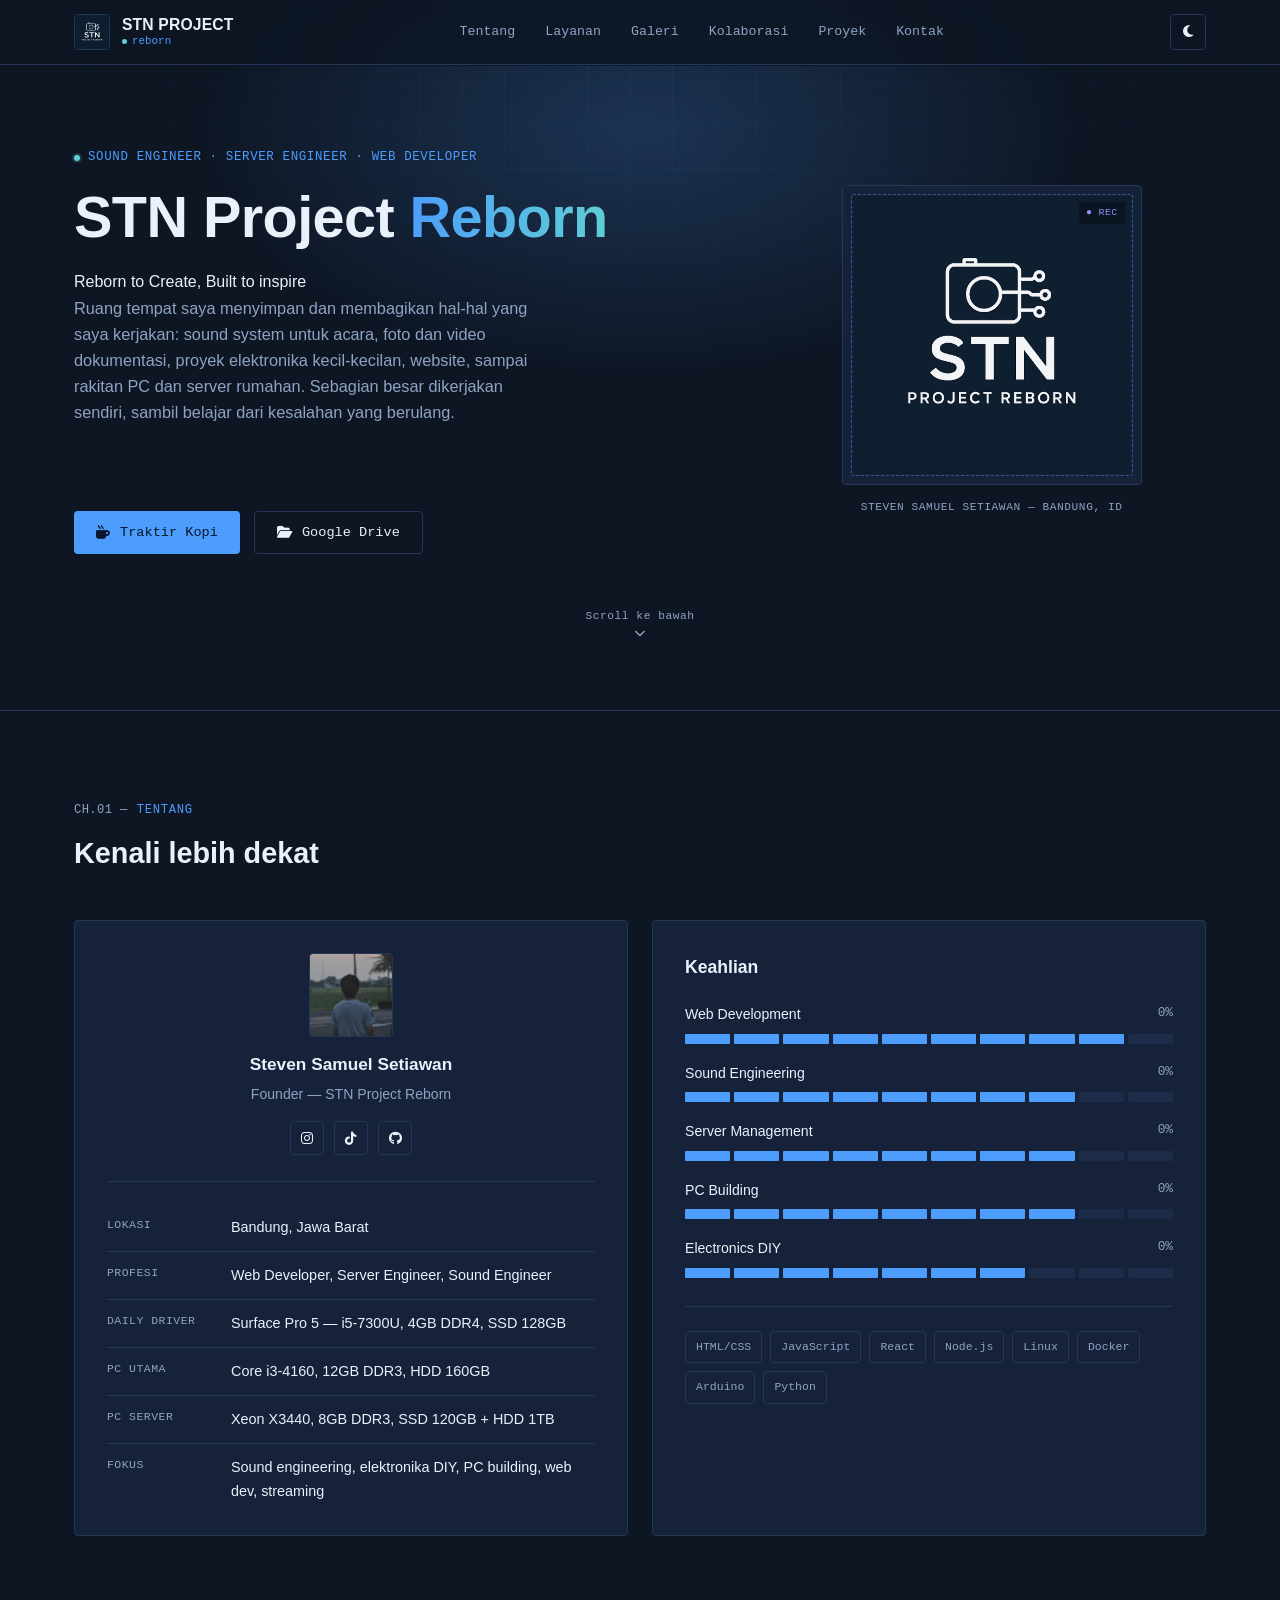
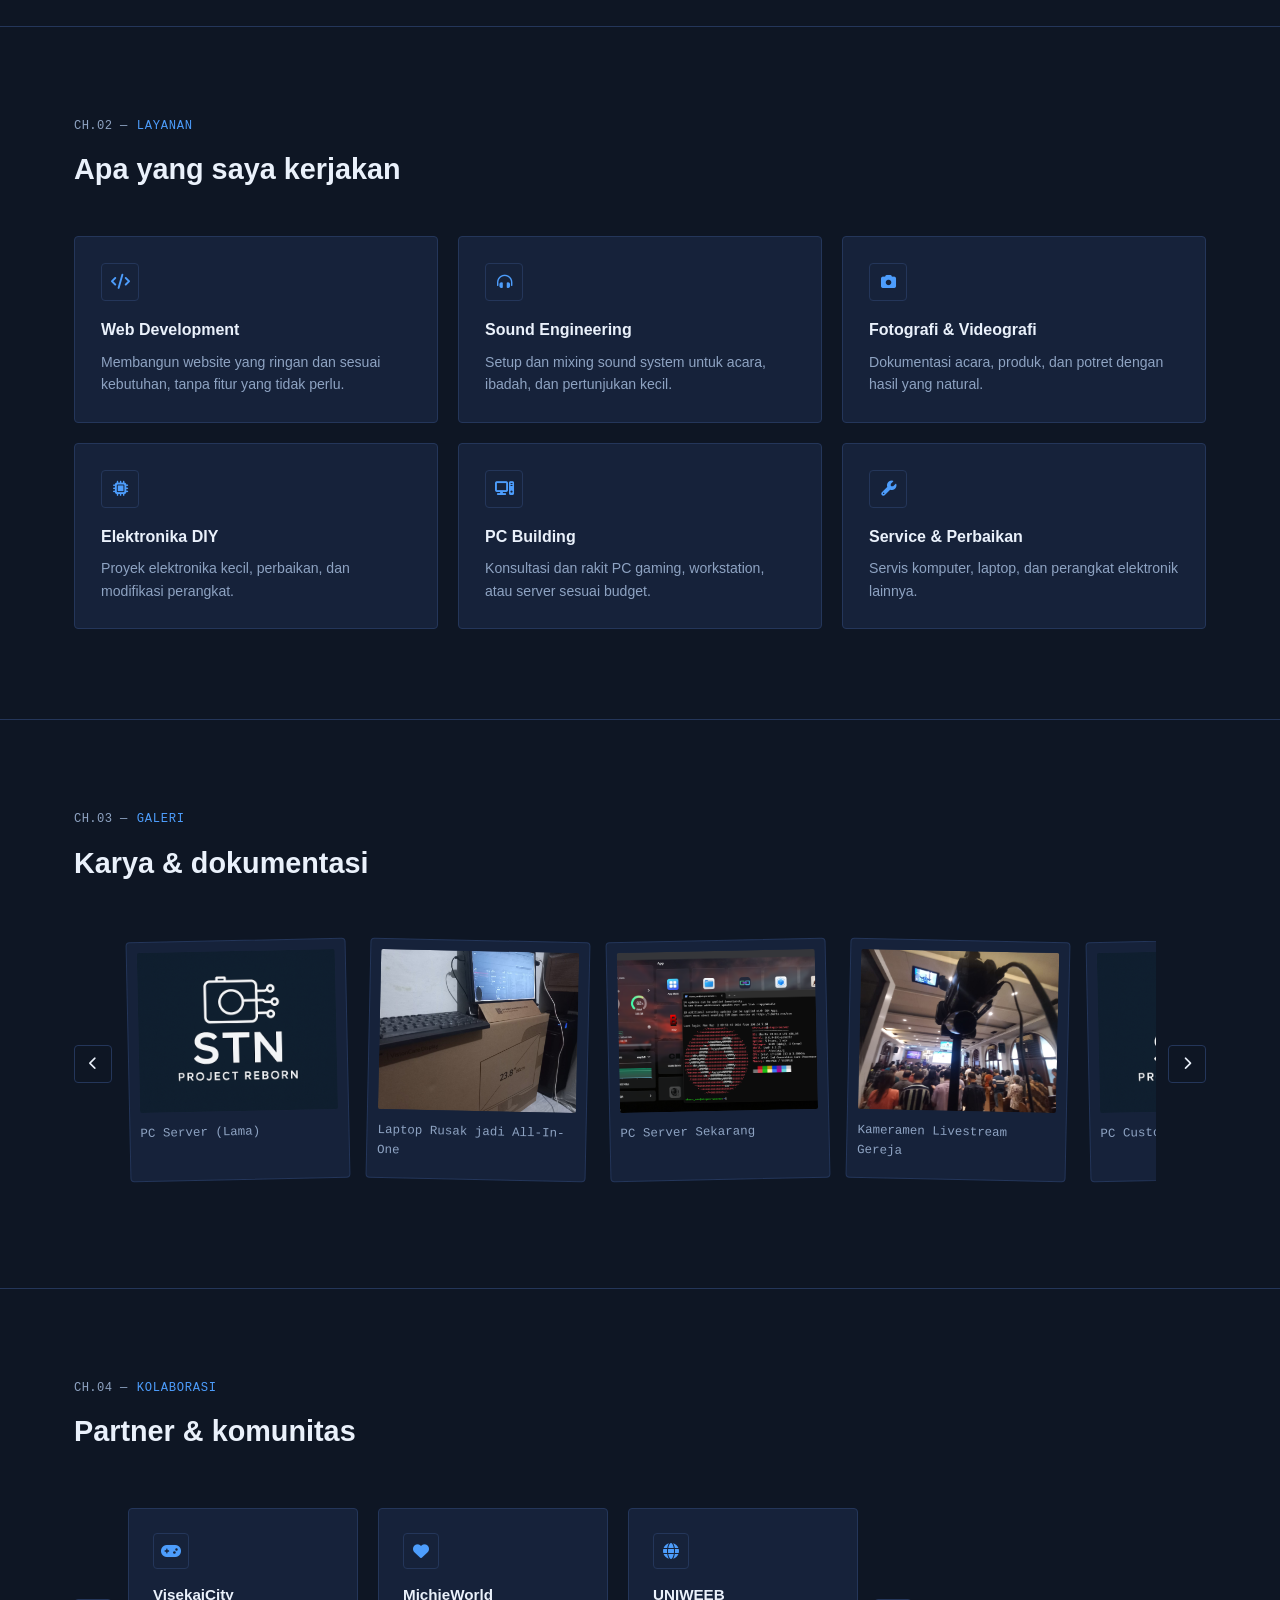
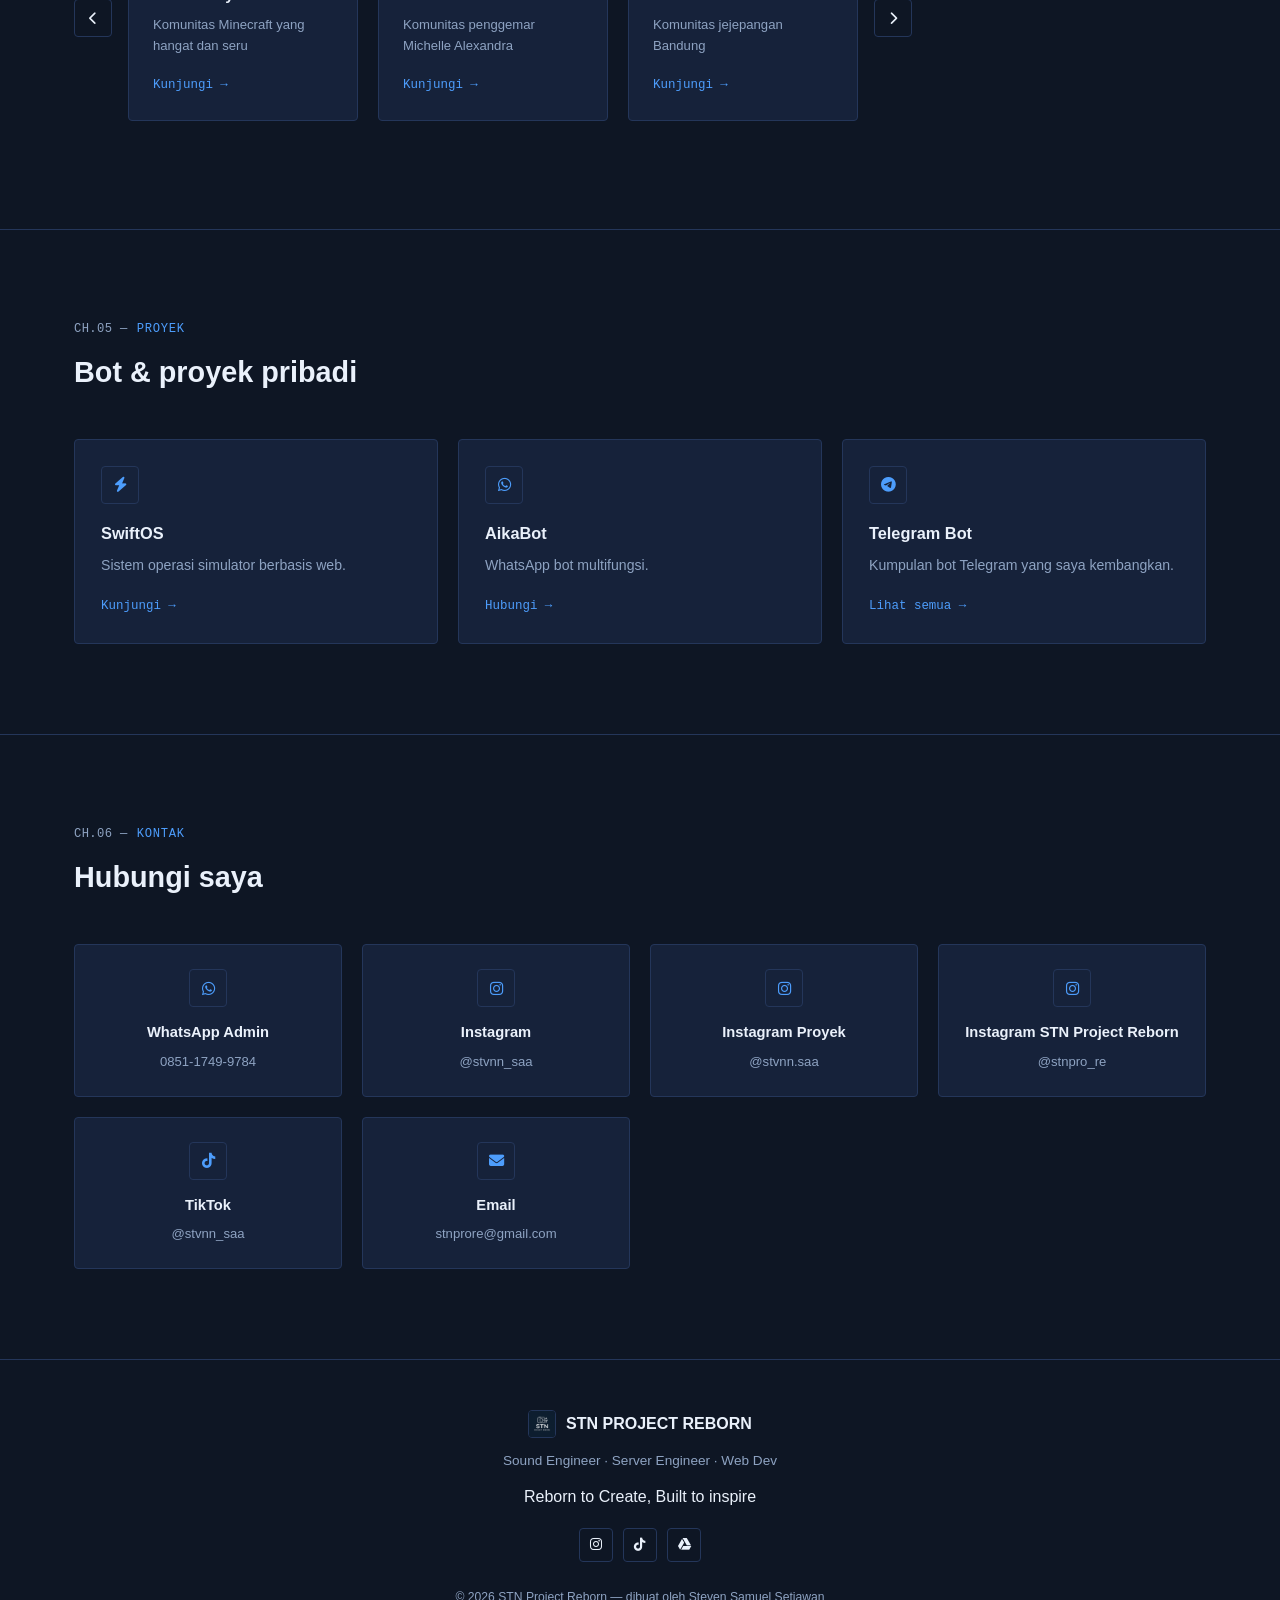
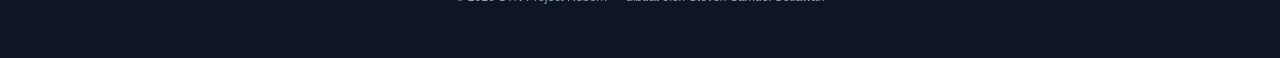
==== commit 7d0f264b: "Add Instagram and Email contact information" ====
--- a/index.html
+++ b/index.html
@@ -41,6 +41,7 @@
     },
     "sameAs": [
       "https://www.instagram.com/stvnn_saa",
+      "https://www.instagram.com/stnpro_re",
       "https://www.tiktok.com/@stvnn_saa"
     ]
   }
@@ -98,6 +99,7 @@
         <div class="hero-left">
           <p class="hero-eyebrow"><span class="led"></span> Sound Engineer · Server Engineer · Web Developer</p>
           <h1 class="hero-title">STN Project <span class="accent-word">Reborn</span></h1>
+          <p class="hero-slogan">Reborn to Create, Built to inspire</p>
           <p class="hero-desc">Ruang tempat saya menyimpan dan membagikan hal-hal yang saya kerjakan: sound system untuk acara, foto dan video dokumentasi, proyek elektronika kecil-kecilan, website, sampai rakitan PC dan server rumahan. Sebagian besar dikerjakan sendiri, sambil belajar dari kesalahan yang berulang.</p>
           <div class="hero-vu" id="heroVu" aria-hidden="true"></div>
           <div class="hero-buttons">
@@ -375,10 +377,20 @@
             <h3>Instagram Proyek</h3>
             <p>@stvnn.saa</p>
           </div>
+          <div class="contact-card animate-on-scroll" onclick="openConfirmModal('instagramStn')">
+            <div class="project-icon"><i class="fab fa-instagram"></i></div>
+            <h3>Instagram STN Project Reborn</h3>
+            <p>@stnpro_re</p>
+          </div>
           <div class="contact-card animate-on-scroll" onclick="openConfirmModal('tiktok')">
             <div class="project-icon"><i class="fab fa-tiktok"></i></div>
             <h3>TikTok</h3>
             <p>@stvnn_saa</p>
+          </div>
+          <div class="contact-card animate-on-scroll" onclick="window.location.href='mailto:stnprore@gmail.com'">
+            <div class="project-icon"><i class="fas fa-envelope"></i></div>
+            <h3>Email</h3>
+            <p>stnprore@gmail.com</p>
           </div>
         </div>
       </div>
@@ -392,6 +404,7 @@
         <span>STN PROJECT REBORN</span>
       </div>
       <p class="footer-text">Sound Engineer · Server Engineer · Web Dev</p>
+      <p class="footer-slogan">Reborn to Create, Built to inspire</p>
       <div class="footer-social">
         <button class="footer-social-icon" onclick="openConfirmModal('instagram')" aria-label="Instagram"><i class="fab fa-instagram"></i></button>
         <button class="footer-social-icon" onclick="openConfirmModal('tiktok')" aria-label="TikTok"><i class="fab fa-tiktok"></i></button>
--- a/style.css
+++ b/style.css
@@ -8,627 +8,727 @@
   scroll-behavior: smooth;
 }
 
-html, body {
-  margin: 0;
-  padding: 0;
+:root {
+  --bg: #0e1624;
+  --bg-deep: #0a111c;
+  --surface: #16223a;
+  --surface-2: #1c2c48;
+  --ink: #eaf1fb;
+  --muted: #8ea3c2;
+  --accent: #4d9dfc;
+  --accent-ink: #08172c;
+  --accent2: #5fd0d3;
+  --accent3: #8b8ff7;
+  --line: #24365a;
+  --grid-line: rgba(77, 157, 252, 0.07);
+  --radius: 4px;
+  --font-display: 'Space Grotesk', var(--font-sans);
+  --font-mono: 'IBM Plex Mono', monospace;
+  --font-sans: 'IBM Plex Sans', sans-serif;
+  --ease: cubic-bezier(0.22, 1, 0.36, 1);
+}
+
+body.light-mode {
+  --bg: #eef4fc;
+  --bg-deep: #e2ecf9;
+  --surface: #ffffff;
+  --surface-2: #e7f0fb;
+  --ink: #16233a;
+  --muted: #5c7092;
+  --accent: #2f7de0;
+  --accent-ink: #ffffff;
+  --accent2: #1f9a9c;
+  --accent3: #6a6fd8;
+  --line: #cfdcf0;
+  --grid-line: rgba(47, 125, 224, 0.07);
 }
 
 body {
-  font-family: 'Inter', sans-serif;
-  background: #0a0a1a;
-  color: #ffffff;
+  font-family: var(--font-sans);
+  background: var(--bg);
+  color: var(--ink);
   overflow-x: hidden;
-  line-height: 1.5;
-}
-
-.cursor-glow {
+  line-height: 1.6;
+  transition: background 0.3s ease, color 0.3s ease;
+}
+
+a { color: inherit; text-decoration: none; }
+
+button {
+  font-family: inherit;
+  cursor: pointer;
+  border: none;
+  background: none;
+  color: inherit;
+}
+
+img { max-width: 100%; display: block; }
+
+*:focus-visible {
+  outline: 2px solid var(--accent);
+  outline-offset: 2px;
+}
+
+::selection {
+  background: var(--accent);
+  color: var(--accent-ink);
+}
+
+.container {
+  max-width: 1180px;
+  margin: 0 auto;
+  padding: 0 24px;
+}
+
+body::before {
+  content: '';
   position: fixed;
-  width: 400px;
-  height: 400px;
-  background: radial-gradient(circle, rgba(96, 165, 250, 0.1) 0%, transparent 70%);
+  inset: 0;
+  z-index: -1;
+  pointer-events: none;
+  background-image:
+    linear-gradient(var(--grid-line) 1px, transparent 1px),
+    linear-gradient(90deg, var(--grid-line) 1px, transparent 1px);
+  background-size: 42px 42px;
+  mask-image: radial-gradient(ellipse 70% 55% at 50% 0%, #000 0%, transparent 75%);
+  -webkit-mask-image: radial-gradient(ellipse 70% 55% at 50% 0%, #000 0%, transparent 75%);
+}
+
+.led {
+  display: inline-block;
+  width: 6px;
+  height: 6px;
   border-radius: 50%;
-  pointer-events: none;
-  transform: translate(-50%, -50%);
-  z-index: 9999;
-  transition: transform 0.05s ease;
+  background: var(--accent2);
+  box-shadow: 0 0 0 2px color-mix(in srgb, var(--accent2) 18%, transparent);
+  animation: blink 2.6s ease-in-out infinite;
+  flex-shrink: 0;
+}
+
+@keyframes blink {
+  0%, 100% { opacity: 1; box-shadow: 0 0 6px 1px color-mix(in srgb, var(--accent2) 70%, transparent); }
+  50% { opacity: 0.35; box-shadow: 0 0 0 1px color-mix(in srgb, var(--accent2) 10%, transparent); }
+}
+
+.scroll-progress {
+  position: fixed;
+  top: 0; left: 0;
+  height: 3px;
+  width: 0%;
+  background: linear-gradient(90deg, var(--accent), var(--accent2), var(--accent3), var(--accent));
+  background-size: 300% 100%;
+  z-index: 1200;
+  transition: width 0.12s linear;
+  animation: progressShine 5s linear infinite;
+}
+
+@keyframes progressShine {
+  0% { background-position: 0% 50%; }
+  100% { background-position: 300% 50%; }
 }
 
 .navbar {
   position: fixed;
-  top: 0;
-  left: 0;
-  right: 0;
-  padding: 18px 0;
-  background: transparent;
+  top: 0; left: 0; right: 0;
   z-index: 1000;
-  transition: all 0.3s ease;
+  background: color-mix(in srgb, var(--bg) 88%, transparent);
+  backdrop-filter: blur(10px);
+  border-bottom: 1px solid transparent;
+  transition: border-color 0.3s ease, background 0.3s ease;
+}
+
+.navbar.scrolled {
+  border-bottom-color: var(--line);
 }
 
 .nav-container {
-  max-width: 1400px;
+  max-width: 1180px;
   margin: 0 auto;
-  padding: 0 30px;
-  display: flex;
+  padding: 14px 24px;
+  display: flex;
+  align-items: center;
   justify-content: space-between;
-  align-items: center;
+  gap: 20px;
 }
 
 .nav-brand {
   display: flex;
   align-items: center;
-  gap: 15px;
-}
-
-.logo-wrapper {
+  gap: 12px;
+}
+
+.nav-logo-img {
+  width: 36px;
+  height: 36px;
+  border-radius: var(--radius);
+  object-fit: cover;
+  border: 1px solid var(--line);
+}
+
+.nav-brand-text {
+  display: flex;
+  flex-direction: column;
+  line-height: 1.2;
+}
+
+.brand-name {
+  font-family: var(--font-display);
+  font-weight: 700;
+  font-size: 0.98rem;
+  letter-spacing: 0.01em;
+}
+
+.brand-tag {
+  font-family: var(--font-mono);
+  font-size: 0.68rem;
+  color: var(--accent);
+  text-transform: lowercase;
+  display: flex;
+  align-items: center;
+  gap: 5px;
+}
+
+.brand-tag::before {
+  content: '';
+  width: 5px;
+  height: 5px;
+  border-radius: 50%;
+  background: var(--accent2);
+  animation: blink 2.6s ease-in-out infinite;
+}
+
+.nav-links {
+  display: flex;
+  gap: 30px;
+  font-family: var(--font-mono);
+  font-size: 0.83rem;
+}
+
+.nav-links a {
   position: relative;
-  width: 48px;
-  height: 48px;
+  color: var(--muted);
+  padding: 4px 0;
+  transition: color 0.2s ease;
+}
+
+.nav-links a::after {
+  content: '';
+  position: absolute;
+  left: 0; bottom: -2px;
+  width: 100%;
+  height: 1px;
+  background: var(--accent);
+  transform: scaleX(0);
+  transform-origin: left;
+  transition: transform 0.3s var(--ease);
+}
+
+.nav-links a:hover {
+  color: var(--ink);
+}
+
+.nav-links a:hover::after {
+  transform: scaleX(1);
+}
+
+.nav-actions {
+  display: flex;
+  align-items: center;
+  gap: 8px;
+}
+
+.theme-toggle,
+.menu-toggle {
+  width: 36px;
+  height: 36px;
+  border: 1px solid var(--line);
+  border-radius: var(--radius);
+  display: flex;
+  align-items: center;
+  justify-content: center;
+  font-size: 0.85rem;
+  transition: border-color 0.2s ease, transform 0.2s ease, color 0.2s ease;
+}
+
+.theme-toggle:hover,
+.menu-toggle:hover {
+  border-color: var(--accent);
+  color: var(--accent);
+  transform: translateY(-1px);
+}
+
+.theme-toggle:active,
+.menu-toggle:active {
+  transform: scale(0.92);
+}
+
+.menu-toggle { display: none; }
+
+.mobile-menu {
+  display: flex;
+  flex-direction: column;
+  border-top: 1px solid var(--line);
+  background: var(--bg);
+  max-height: 0;
   overflow: hidden;
-  border-radius: 14px;
-}
-
-.logo-glow {
+  transition: max-height 0.35s var(--ease);
+}
+
+.mobile-menu.active {
+  max-height: 480px;
+}
+
+.mobile-link {
+  padding: 14px 24px;
+  font-family: var(--font-mono);
+  font-size: 0.9rem;
+  border-bottom: 1px solid var(--line);
+  color: var(--muted);
+  transition: color 0.2s ease, padding-left 0.2s ease;
+}
+
+.mobile-link:hover {
+  color: var(--accent);
+  padding-left: 30px;
+}
+
+.hero {
+  padding: 148px 0 70px;
+  position: relative;
+}
+
+.hero::before {
+  content: '';
   position: absolute;
-  inset: -3px;
-  background: linear-gradient(135deg, #60a5fa, #a78bfa);
-  border-radius: 14px;
-  opacity: 0.6;
-  filter: blur(8px);
-  animation: logoPulse 2s ease-in-out infinite;
-}
-
-@keyframes logoPulse {
-  0%, 100% { opacity: 0.4; transform: scale(1); }
-  50% { opacity: 0.8; transform: scale(1.05); }
-}
-
-.nav-logo-img {
+  top: -120px;
+  left: 50%;
+  transform: translateX(-50%);
+  width: 900px;
+  height: 500px;
+  max-width: 90vw;
+  background: radial-gradient(ellipse at center, color-mix(in srgb, var(--accent) 22%, transparent) 0%, transparent 70%);
+  pointer-events: none;
+  z-index: -1;
+}
+
+.hero-container {
+  max-width: 1180px;
+  margin: 0 auto;
+  padding: 0 24px;
+  display: grid;
+  grid-template-columns: 1.2fr 0.8fr;
+  gap: 60px;
+  align-items: center;
+}
+
+.hero-left {
+  animation: rise 0.8s var(--ease) both;
+}
+
+.hero-eyebrow {
+  font-family: var(--font-mono);
+  font-size: 0.78rem;
+  color: var(--accent);
+  text-transform: uppercase;
+  letter-spacing: 0.05em;
+  margin-bottom: 18px;
+  display: flex;
+  align-items: center;
+  gap: 8px;
+}
+
+.hero-title {
+  font-family: var(--font-display);
+  font-weight: 700;
+  font-size: clamp(2.3rem, 5.2vw, 3.6rem);
+  line-height: 1.1;
+  margin-bottom: 20px;
+  letter-spacing: -0.01em;
+}
+
+.accent-word {
+  background: linear-gradient(100deg, var(--accent), var(--accent2));
+  -webkit-background-clip: text;
+  background-clip: text;
+  color: transparent;
   position: relative;
-  width: 48px;
-  height: 48px;
-  border-radius: 12px;
-  object-fit: cover;
-  border: 2px solid rgba(96, 165, 250, 0.5);
-  transition: transform 0.3s ease;
-}
-
-.nav-logo-img:hover {
-  transform: rotate(10deg) scale(1.05);
-}
-
-.nav-text {
+}
+
+.hero-desc {
+  color: var(--muted);
+  font-size: 1.02rem;
+  max-width: 52ch;
+  margin-bottom: 30px;
+  animation: rise 0.8s var(--ease) 0.1s both;
+}
+
+.hero-vu {
+  display: flex;
+  align-items: flex-end;
+  gap: 3px;
+  height: 26px;
+  margin-bottom: 30px;
+  animation: rise 0.8s var(--ease) 0.15s both;
+}
+
+.hero-vu span {
+  width: 4px;
+  border-radius: 1px;
+  background: var(--accent2);
+  opacity: 0.85;
+  animation: vu 1.4s ease-in-out infinite;
+  animation-delay: calc(var(--i) * 0.09s);
+}
+
+.hero-vu span:nth-child(5n) { background: var(--accent); }
+.hero-vu span:nth-child(7n) { background: var(--accent3); }
+
+@keyframes vu {
+  0%, 100% { height: 20%; }
+  50% { height: var(--h, 90%); }
+}
+
+.hero-buttons {
+  display: flex;
+  gap: 14px;
+  flex-wrap: wrap;
+  animation: rise 0.8s var(--ease) 0.2s both;
+}
+
+.btn-primary,
+.btn-outline {
+  display: inline-flex;
+  align-items: center;
+  gap: 10px;
+  padding: 13px 22px;
+  border-radius: var(--radius);
+  font-family: var(--font-mono);
+  font-size: 0.85rem;
+  font-weight: 500;
+  transition: transform 0.2s var(--ease), border-color 0.2s ease, background 0.2s ease, box-shadow 0.2s ease;
+}
+
+.btn-primary {
+  background: var(--accent);
+  color: var(--accent-ink);
+  animation: pulseGlow 2.6s ease-in-out infinite;
+}
+
+@keyframes pulseGlow {
+  0%, 100% { box-shadow: 0 0 0 0 color-mix(in srgb, var(--accent) 45%, transparent); }
+  50% { box-shadow: 0 0 0 8px color-mix(in srgb, var(--accent) 0%, transparent); }
+}
+
+.btn-primary:hover {
+  transform: translateY(-2px);
+  box-shadow: 0 8px 20px -8px color-mix(in srgb, var(--accent) 60%, transparent);
+  animation-play-state: paused;
+}
+
+.btn-primary:active { transform: translateY(0) scale(0.98); }
+
+.btn-outline {
+  border: 1px solid var(--line);
+}
+
+.btn-outline:hover {
+  border-color: var(--accent);
+  color: var(--accent);
+  transform: translateY(-2px);
+}
+
+.btn-outline:active { transform: translateY(0) scale(0.98); }
+
+.hero-right {
   display: flex;
   flex-direction: column;
-}
-
-.brand-name {
-  font-size: 1.2rem;
-  font-weight: 800;
-  background: linear-gradient(135deg, #60a5fa, #a78bfa);
-  -webkit-background-clip: text;
-  -webkit-text-fill-color: transparent;
-}
-
-.brand-tag {
-  font-size: 0.7rem;
-  opacity: 0.7;
-  letter-spacing: 2px;
-}
-
-.brand-role {
-  font-size: 0.65rem;
-  opacity: 0.6;
-  letter-spacing: 0.5px;
-}
-
-.nav-actions {
-  display: flex;
-  gap: 15px;
-}
-
-.theme-toggle, .menu-toggle {
-  background: rgba(96, 165, 250, 0.15);
-  border: 1px solid rgba(96, 165, 250, 0.3);
-  border-radius: 50%;
-  width: 42px;
-  height: 42px;
-  display: flex;
-  align-items: center;
-  justify-content: center;
-  cursor: pointer;
-  color: #60a5fa;
-  font-size: 1.2rem;
-  transition: all 0.3s ease;
-}
-
-.theme-toggle:hover, .menu-toggle:hover {
-  background: rgba(96, 165, 250, 0.3);
-  transform: scale(1.05) rotate(5deg);
-}
-
-.mobile-menu {
-  position: absolute;
-  top: 100%;
-  left: 0;
-  right: 0;
-  background: rgba(10, 10, 26, 0.95);
-  backdrop-filter: blur(20px);
-  border-bottom: 1px solid rgba(96, 165, 250, 0.2);
-  display: flex;
-  flex-direction: column;
-  padding: 20px;
-  gap: 15px;
-  transform: translateY(-120%);
-  transition: transform 0.3s ease;
-  z-index: 999;
-}
-
-.mobile-menu.active {
-  transform: translateY(0);
-}
-
-.mobile-link {
-  color: #fff;
-  text-decoration: none;
-  padding: 12px 20px;
-  border-radius: 12px;
-  background: rgba(96, 165, 250, 0.1);
-  transition: all 0.3s ease;
-  font-weight: 500;
-}
-
-.mobile-link:hover {
-  background: rgba(96, 165, 250, 0.2);
-  padding-left: 30px;
-  transform: translateX(5px);
-}
-
-.hero {
-  min-height: 100vh;
-  display: flex;
-  align-items: center;
+  align-items: center;
+  animation: rise 0.9s var(--ease) 0.15s both;
+}
+
+.hero-frame {
+  animation: floatY 4.5s ease-in-out infinite;
+}
+
+@keyframes floatY {
+  0%, 100% { transform: translateY(0); }
+  50% { transform: translateY(-10px); }
+}
+
+@keyframes floatYSmall {
+  0%, 100% { transform: translateY(0); }
+  50% { transform: translateY(-4px); }
+}
+
+.hero-frame {
+  width: 100%;
+  max-width: 300px;
+  aspect-ratio: 1 / 1;
   position: relative;
+  border: 1px solid var(--line);
+  border-radius: var(--radius);
   overflow: hidden;
-  padding: 100px 30px 60px;
-}
-
-.hero-bg-shapes {
-  position: absolute;
-  inset: 0;
-  overflow: hidden;
-  z-index: 0;
-}
-
-.shape {
-  position: absolute;
-  border-radius: 50%;
-  filter: blur(60px);
-  opacity: 0.2;
-  animation: floatShape 20s ease-in-out infinite;
-}
-
-.shape-1 {
-  width: 500px;
-  height: 500px;
-  background: #60a5fa;
-  top: -200px;
-  right: -200px;
-}
-
-.shape-2 {
-  width: 400px;
-  height: 400px;
-  background: #a78bfa;
-  bottom: -150px;
-  left: -150px;
-  animation-delay: -5s;
-}
-
-.shape-3 {
-  width: 300px;
-  height: 300px;
-  background: #ec4899;
-  top: 50%;
-  left: 50%;
-  transform: translate(-50%, -50%);
-  animation: pulseShape 15s ease-in-out infinite;
-}
-
-@keyframes floatShape {
-  0%, 100% { transform: translate(0, 0); }
-  50% { transform: translate(50px, 30px); }
-}
-
-@keyframes pulseShape {
-  0%, 100% { opacity: 0.1; transform: translate(-50%, -50%) scale(1); }
-  50% { opacity: 0.2; transform: translate(-50%, -50%) scale(1.2); }
-}
-
-.hero-container {
-  max-width: 1400px;
-  margin: 0 auto;
-  display: grid;
-  grid-template-columns: 1fr 1fr;
-  gap: 60px;
-  align-items: center;
-  position: relative;
-  z-index: 2;
-  animation: fadeInUp 0.8s ease-out;
-}
-
-@keyframes fadeInUp {
-  from {
-    opacity: 0;
-    transform: translateY(30px);
-  }
-  to {
-    opacity: 1;
-    transform: translateY(0);
-  }
-}
-
-.hero-badge {
-  display: inline-flex;
-  align-items: center;
-  gap: 10px;
-  background: rgba(96, 165, 250, 0.15);
-  padding: 8px 18px;
-  border-radius: 50px;
-  font-size: 0.8rem;
-  font-weight: 600;
-  letter-spacing: 1px;
-  margin-bottom: 30px;
-  border: 1px solid rgba(96, 165, 250, 0.3);
-  animation: fadeInLeft 0.6s ease-out;
-}
-
-@keyframes fadeInLeft {
-  from {
-    opacity: 0;
-    transform: translateX(-30px);
-  }
-  to {
-    opacity: 1;
-    transform: translateX(0);
-  }
-}
-
-.badge-dot {
-  width: 8px;
-  height: 8px;
-  background: #60a5fa;
-  border-radius: 50%;
-  animation: pulse 1.5s ease-in-out infinite;
-}
-
-@keyframes pulse {
-  0%, 100% { opacity: 1; transform: scale(1); }
-  50% { opacity: 0.5; transform: scale(1.2); }
-}
-
-.hero-title {
-  font-size: clamp(2.5rem, 6vw, 4.5rem);
-  font-weight: 900;
-  line-height: 1.2;
-  margin-bottom: 25px;
-  display: flex;
-  flex-direction: column;
-}
-
-.title-line {
-  display: block;
-  opacity: 0;
-  animation: fadeInUp 0.6s ease-out forwards;
-}
-
-.title-line:first-child {
-  animation-delay: 0.1s;
-}
-
-.title-line:last-child {
-  animation-delay: 0.2s;
-}
-
-.gradient-text {
-  background: linear-gradient(135deg, #60a5fa, #a78bfa, #ec4899);
-  background-size: 200% 200%;
-  -webkit-background-clip: text;
-  -webkit-text-fill-color: transparent;
-  animation: fadeInUp 0.6s ease-out 0.2s forwards, gradientFlow 3s ease 0.8s infinite;
-}
-
-@keyframes gradientFlow {
-  0%, 100% { background-position: 0% 50%; }
-  50% { background-position: 100% 50%; }
-}
-
-.hero-desc {
-  font-size: 1.1rem;
-  opacity: 0;
-  max-width: 500px;
-  margin-bottom: 35px;
-  line-height: 1.6;
-  animation: fadeInUp 0.6s ease-out 0.3s forwards;
-}
-
-.hero-buttons {
-  display: flex;
-  gap: 20px;
-  flex-wrap: wrap;
-  animation: fadeInUp 0.6s ease-out 0.4s forwards;
-  opacity: 0;
-}
-
-.btn-primary, .btn-outline {
-  padding: 14px 32px;
-  border-radius: 50px;
-  font-weight: 700;
-  font-size: 1rem;
-  cursor: pointer;
-  transition: all 0.3s ease;
-  display: inline-flex;
-  align-items: center;
-  gap: 10px;
-  border: none;
-}
-
-.btn-primary {
-  background: linear-gradient(135deg, #60a5fa, #a78bfa);
-  color: #fff;
-  box-shadow: 0 10px 30px rgba(96, 165, 250, 0.3);
-}
-
-.btn-primary:hover {
-  transform: translateY(-3px) scale(1.02);
-  box-shadow: 0 15px 40px rgba(96, 165, 250, 0.5);
-}
-
-.btn-outline {
-  background: transparent;
-  border: 2px solid rgba(96, 165, 250, 0.5);
-  color: #60a5fa;
-}
-
-.btn-outline:hover {
-  background: rgba(96, 165, 250, 0.1);
-  transform: translateY(-3px);
-  border-color: #60a5fa;
-}
-
-.hero-avatar-container {
-  position: relative;
-  display: flex;
-  justify-content: center;
-  align-items: center;
-}
-
-.avatar-ring {
-  position: absolute;
-  width: 320px;
-  height: 320px;
-  border: 2px dashed rgba(96, 165, 250, 0.4);
-  border-radius: 50%;
-  animation: spin 20s linear infinite;
-}
-
-.avatar-ring-2 {
-  position: absolute;
-  width: 380px;
-  height: 380px;
-  border: 1px solid rgba(168, 85, 247, 0.3);
-  border-radius: 50%;
-  animation: spinReverse 25s linear infinite;
-}
-
-@keyframes spin {
-  from { transform: rotate(0deg); }
-  to { transform: rotate(360deg); }
-}
-
-@keyframes spinReverse {
-  from { transform: rotate(360deg); }
-  to { transform: rotate(0deg); }
-}
-
-.avatar-wrapper {
-  width: 260px;
-  height: 260px;
-  border-radius: 50%;
-  overflow: hidden;
-  border: 4px solid rgba(96, 165, 250, 0.5);
-  box-shadow: 0 30px 60px rgba(0, 0, 0, 0.5);
-  position: relative;
-  z-index: 2;
-  animation: floatAvatar 3s ease-in-out infinite;
-}
-
-@keyframes floatAvatar {
-  0%, 100% { transform: translateY(0px); }
-  50% { transform: translateY(-15px); }
-}
-
-.hero-avatar-img {
+  background: var(--surface);
+  padding: 10px;
+}
+
+.hero-frame::before,
+.hero-frame::after,
+.hero-frame-img {
+  grid-area: 1 / 1;
+}
+
+.hero-frame-img {
   width: 100%;
   height: 100%;
   object-fit: cover;
-}
-
-.floating-card {
+  border-radius: 2px;
+}
+
+.hero-frame::before {
+  content: '';
   position: absolute;
-  background: rgba(10, 14, 39, 0.85);
-  backdrop-filter: blur(10px);
-  padding: 10px 18px;
-  border-radius: 50px;
-  display: flex;
-  align-items: center;
-  gap: 8px;
-  font-size: 0.9rem;
-  font-weight: 600;
-  border: 1px solid rgba(96, 165, 250, 0.3);
+  top: 8px; left: 8px; right: 8px; bottom: 8px;
+  border: 1px dashed color-mix(in srgb, var(--accent) 45%, transparent);
+  border-radius: 2px;
+  pointer-events: none;
+  z-index: 2;
+}
+
+.hero-frame::after {
+  content: '● REC';
+  position: absolute;
+  top: 16px; right: 16px;
   z-index: 3;
-}
-
-.card-1 {
-  top: 10%;
-  right: 0;
-  animation: floatCard 4s ease-in-out infinite;
-}
-
-.card-2 {
-  bottom: 20%;
-  left: -20px;
-  animation: floatCard 5s ease-in-out infinite reverse;
-}
-
-.card-3 {
-  top: 60%;
-  right: -30px;
-  animation: floatCard 3.5s ease-in-out infinite;
-}
-
-@keyframes floatCard {
+  font-family: var(--font-mono);
+  font-size: 0.62rem;
+  letter-spacing: 0.04em;
+  color: var(--accent3);
+  background: color-mix(in srgb, var(--bg-deep) 70%, transparent);
+  padding: 3px 7px;
+  border-radius: 2px;
+  animation: blink 2s ease-in-out infinite;
+}
+
+.hero-frame-caption {
+  font-family: var(--font-mono);
+  font-size: 0.7rem;
+  color: var(--muted);
+  letter-spacing: 0.05em;
+  margin-top: 14px;
+  text-align: center;
+}
+
+.hero-scroll {
+  display: flex;
+  flex-direction: column;
+  align-items: center;
+  gap: 6px;
+  margin: 56px auto 0;
+  font-family: var(--font-mono);
+  font-size: 0.7rem;
+  color: var(--muted);
+  letter-spacing: 0.05em;
+  transition: color 0.2s ease;
+}
+
+.hero-scroll:hover { color: var(--accent); }
+
+.hero-scroll i { animation: bob 1.8s ease-in-out infinite; }
+
+@keyframes bob {
   0%, 100% { transform: translateY(0); }
-  50% { transform: translateY(-10px); }
-}
-
-.hero-scroll {
-  position: absolute;
-  bottom: 30px;
-  left: 50%;
-  transform: translateX(-50%);
-  display: flex;
-  flex-direction: column;
-  align-items: center;
-  gap: 8px;
-  font-size: 0.8rem;
-  opacity: 0.6;
-  animation: bounce 2s ease-in-out infinite;
-  cursor: pointer;
-  z-index: 10;
-}
-
-@keyframes bounce {
-  0%, 100% { transform: translateX(-50%) translateY(0); }
-  50% { transform: translateX(-50%) translateY(10px); }
+  50% { transform: translateY(5px); }
+}
+
+@keyframes rise {
+  from { opacity: 0; transform: translateY(16px); }
+  to { opacity: 1; transform: translateY(0); }
 }
 
 .section {
-  padding: 100px 0;
+  padding: 90px 0;
+  border-top: 1px solid var(--line);
+  counter-increment: sig;
   position: relative;
-  z-index: 1;
-}
-
-.container {
-  max-width: 1400px;
-  margin: 0 auto;
-  padding: 0 30px;
-}
+}
+
+main { counter-reset: sig; }
 
 .section-header {
-  text-align: center;
-  margin-bottom: 60px;
-}
-
-.section-tag {
-  display: inline-block;
-  padding: 6px 16px;
-  background: rgba(96, 165, 250, 0.15);
-  border-radius: 50px;
-  font-size: 0.8rem;
-  font-weight: 600;
-  color: #60a5fa;
-  margin-bottom: 20px;
-  letter-spacing: 1px;
+  margin-bottom: 44px;
   opacity: 0;
-  transform: translateY(20px);
-  transition: all 0.6s ease;
-}
-
-.section-header.visible .section-tag {
+  transform: translateY(34px);
+  transition: opacity 0.75s var(--ease), transform 0.75s var(--ease);
+}
+
+.section-header.visible {
   opacity: 1;
   transform: translateY(0);
 }
 
+.section-eyebrow {
+  font-family: var(--font-mono);
+  font-size: 0.76rem;
+  color: var(--accent);
+  text-transform: uppercase;
+  letter-spacing: 0.06em;
+  display: flex;
+  align-items: center;
+  gap: 9px;
+}
+
+.section-eyebrow::before {
+  content: 'CH.0' counter(sig) ' —';
+  color: var(--muted);
+  letter-spacing: 0.03em;
+}
+
 .section-title {
-  font-size: clamp(1.8rem, 4vw, 2.8rem);
-  font-weight: 800;
-  margin-bottom: 20px;
+  font-family: var(--font-display);
+  font-weight: 700;
+  font-size: 1.8rem;
+  margin-top: 10px;
+}
+
+.animate-on-scroll {
   opacity: 0;
-  transform: translateY(20px);
-  transition: all 0.6s ease 0.1s;
-}
-
-.section-header.visible .section-title {
+  transform: translateY(40px) scale(0.94);
+  transition: opacity 0.7s var(--ease), transform 0.7s var(--ease);
+  transition-delay: calc(var(--stagger, 0) * 90ms);
+}
+
+.animate-on-scroll.visible {
   opacity: 1;
-  transform: translateY(0);
-}
-
-.section-divider {
-  width: 60px;
-  height: 4px;
-  background: linear-gradient(90deg, #60a5fa, #a78bfa);
-  border-radius: 4px;
-  margin: 0 auto;
+  transform: translateY(0) scale(1);
+}
+
+.animate-on-scroll.visible .service-icon,
+.animate-on-scroll.visible .project-icon,
+.animate-on-scroll.visible .partner-icon {
+  animation: iconPop 0.55s var(--ease) 0.2s both;
+}
+
+@keyframes iconPop {
+  0% { opacity: 0; transform: scale(0.4) rotate(-10deg); }
+  60% { opacity: 1; transform: scale(1.12) rotate(3deg); }
+  100% { opacity: 1; transform: scale(1) rotate(0deg); }
+}
+
+.biodata-card,
+.skills-card,
+.service-card,
+.project-card,
+.contact-card,
+.partner-card,
+.gallery-item-card {
+  position: relative;
+  overflow: hidden;
+}
+
+.biodata-card::before,
+.biodata-card::after,
+.skills-card::before,
+.skills-card::after,
+.service-card::before,
+.service-card::after,
+.project-card::before,
+.project-card::after,
+.contact-card::before,
+.contact-card::after,
+.partner-card::before,
+.partner-card::after {
+  content: '';
+  position: absolute;
+  width: 9px;
+  height: 9px;
+  border-color: var(--accent);
   opacity: 0;
-  transform: scaleX(0);
-  transition: all 0.6s ease 0.2s;
-}
-
-.section-header.visible .section-divider {
+  transition: opacity 0.25s ease;
+  pointer-events: none;
+  z-index: 2;
+}
+
+.biodata-card::before,
+.skills-card::before,
+.service-card::before,
+.project-card::before,
+.contact-card::before,
+.partner-card::before {
+  top: -1px; left: -1px;
+  border-top: 2px solid var(--accent);
+  border-left: 2px solid var(--accent);
+}
+
+.biodata-card::after,
+.skills-card::after,
+.service-card::after,
+.project-card::after,
+.contact-card::after,
+.partner-card::after {
+  bottom: -1px; right: -1px;
+  border-bottom: 2px solid var(--accent);
+  border-right: 2px solid var(--accent);
+}
+
+.biodata-card:hover::before,
+.biodata-card:hover::after,
+.skills-card:hover::before,
+.skills-card:hover::after,
+.service-card:hover::before,
+.service-card:hover::after,
+.project-card:hover::before,
+.project-card:hover::after,
+.contact-card:hover::before,
+.contact-card:hover::after,
+.partner-card:hover::before,
+.partner-card:hover::after {
   opacity: 1;
-  transform: scaleX(1);
 }
 
 .biodata-grid {
   display: grid;
   grid-template-columns: 1fr 1fr;
-  gap: 40px;
-}
-
-.animate-on-scroll {
-  opacity: 0;
-  transform: translateY(40px);
-  transition: all 0.7s cubic-bezier(0.4, 0, 0.2, 1);
-}
-
-.animate-on-scroll.visible {
-  opacity: 1;
-  transform: translateY(0);
-}
-
-.biodata-card {
-  background: rgba(255, 255, 255, 0.03);
-  backdrop-filter: blur(10px);
-  border-radius: 30px;
-  border: 1px solid rgba(96, 165, 250, 0.2);
+  gap: 24px;
+}
+
+.biodata-card,
+.skills-card {
+  background: var(--surface);
+  border: 1px solid var(--line);
+  border-radius: var(--radius);
+  padding: 32px;
+  transition: border-color 0.25s ease;
+}
+
+.biodata-card:hover,
+.skills-card:hover {
+  border-color: color-mix(in srgb, var(--accent) 40%, var(--line));
+}
+
+.biodata-avatar-section {
+  display: flex;
+  flex-direction: column;
+  align-items: center;
+  text-align: center;
+  padding-bottom: 26px;
+  margin-bottom: 22px;
+  border-bottom: 1px solid var(--line);
+}
+
+.biodata-avatar-wrapper {
+  width: 84px;
+  height: 84px;
+  border-radius: var(--radius);
   overflow: hidden;
-  transition: all 0.4s ease;
-}
-
-.biodata-card:hover {
-  transform: translateY(-5px);
-  border-color: rgba(96, 165, 250, 0.4);
-  box-shadow: 0 20px 40px rgba(96, 165, 250, 0.1);
-}
-
-.biodata-avatar-section {
-  text-align: center;
-  padding: 40px 30px 20px;
-  background: linear-gradient(135deg, rgba(96, 165, 250, 0.1), rgba(168, 85, 247, 0.05));
-}
-
-.biodata-avatar-wrapper {
-  width: 140px;
-  height: 140px;
-  margin: 0 auto 20px;
-  border-radius: 50%;
-  overflow: hidden;
-  border: 3px solid rgba(96, 165, 250, 0.5);
-  transition: transform 0.3s ease;
-}
-
-.biodata-avatar-wrapper:hover {
-  transform: scale(1.05);
+  border: 1px solid var(--line);
+  margin-bottom: 14px;
+  transition: transform 0.3s var(--ease), border-color 0.3s ease;
+}
+
+.biodata-avatar-section:hover .biodata-avatar-wrapper {
+  transform: scale(1.04) rotate(-1deg);
+  border-color: var(--accent);
 }
 
 .biodata-avatar-img {
@@ -638,883 +738,673 @@
 }
 
 .biodata-fullname {
-  font-size: 1.4rem;
-  font-weight: 800;
-  margin-bottom: 5px;
+  font-family: var(--font-display);
+  font-size: 1.08rem;
+  font-weight: 700;
 }
 
 .biodata-role {
-  font-size: 0.9rem;
-  opacity: 0.7;
-  margin-bottom: 20px;
+  color: var(--muted);
+  font-size: 0.88rem;
+  margin-top: 4px;
 }
 
 .social-links {
   display: flex;
+  gap: 10px;
+  margin-top: 16px;
+}
+
+.social-icon {
+  width: 34px;
+  height: 34px;
+  border: 1px solid var(--line);
+  border-radius: var(--radius);
+  display: flex;
+  align-items: center;
   justify-content: center;
-  gap: 15px;
-}
-
-.social-icon {
-  width: 40px;
-  height: 40px;
-  border-radius: 50%;
-  background: rgba(96, 165, 250, 0.15);
-  border: 1px solid rgba(96, 165, 250, 0.3);
-  color: #60a5fa;
-  cursor: pointer;
-  transition: all 0.3s ease;
-  display: flex;
-  align-items: center;
-  justify-content: center;
-  font-size: 1.2rem;
+  transition: border-color 0.2s ease, color 0.2s ease, transform 0.2s var(--ease);
 }
 
 .social-icon:hover {
-  background: rgba(96, 165, 250, 0.3);
-  transform: translateY(-3px) scale(1.1);
-}
-
-.biodata-info-section {
-  padding: 30px;
+  border-color: var(--accent);
+  color: var(--accent);
+  transform: translateY(-2px);
+}
+
+.spec-list {
   display: flex;
   flex-direction: column;
-  gap: 20px;
-}
-
-.info-item {
-  display: flex;
-  gap: 15px;
-  align-items: flex-start;
-  transition: transform 0.3s ease;
-}
-
-.info-item:hover {
-  transform: translateX(5px);
-}
-
-.info-icon {
-  width: 40px;
-  height: 40px;
-  background: rgba(96, 165, 250, 0.1);
-  border-radius: 12px;
-  display: flex;
-  align-items: center;
-  justify-content: center;
-  color: #60a5fa;
+}
+
+.spec-row {
+  display: grid;
+  grid-template-columns: 110px 1fr;
+  gap: 14px;
+  padding: 12px 0;
+  border-bottom: 1px solid var(--line);
+}
+
+.spec-row:last-child { border-bottom: none; padding-bottom: 0; }
+
+.spec-row dt {
+  font-family: var(--font-mono);
+  font-size: 0.72rem;
+  text-transform: uppercase;
+  letter-spacing: 0.04em;
+  color: var(--muted);
+}
+
+.spec-row dd { font-size: 0.9rem; }
+
+.skills-title {
+  font-family: var(--font-display);
+  font-weight: 700;
   font-size: 1.1rem;
-  transition: all 0.3s ease;
-}
-
-.info-item:hover .info-icon {
-  background: rgba(96, 165, 250, 0.2);
-  transform: scale(1.05);
-}
-
-.info-content {
+  margin-bottom: 22px;
+}
+
+.skills-list {
+  display: flex;
+  flex-direction: column;
+  gap: 18px;
+  margin-bottom: 28px;
+}
+
+.skill-info {
+  display: flex;
+  justify-content: space-between;
+  font-size: 0.88rem;
+  margin-bottom: 8px;
+}
+
+.skill-percent {
+  font-family: var(--font-mono);
+  color: var(--muted);
+  font-size: 0.8rem;
+  font-variant-numeric: tabular-nums;
+}
+
+.meter {
+  display: flex;
+  gap: 4px;
+  height: 10px;
+}
+
+.meter span {
   flex: 1;
-  display: flex;
-  flex-direction: column;
-  gap: 4px;
-}
-
-.info-label {
-  font-size: 0.75rem;
-  opacity: 0.6;
-  text-transform: uppercase;
-  letter-spacing: 1px;
-}
-
-.info-value {
-  font-size: 0.95rem;
-  font-weight: 500;
-}
-
-.skills-card {
-  background: rgba(255, 255, 255, 0.03);
-  backdrop-filter: blur(10px);
-  border-radius: 30px;
-  border: 1px solid rgba(96, 165, 250, 0.2);
-  padding: 40px;
-  transition: all 0.4s ease;
-}
-
-.skills-card:hover {
-  transform: translateY(-5px);
-  border-color: rgba(96, 165, 250, 0.4);
-  box-shadow: 0 20px 40px rgba(96, 165, 250, 0.1);
-}
-
-.skills-title {
-  font-size: 1.6rem;
-  font-weight: 700;
-  margin-bottom: 30px;
-}
-
-.skills-grid {
-  display: flex;
-  flex-direction: column;
-  gap: 25px;
-  margin-bottom: 30px;
-}
-
-.skill-item {
-  width: 100%;
-}
-
-.skill-info {
-  display: flex;
-  justify-content: space-between;
-  margin-bottom: 8px;
-  font-size: 0.9rem;
-  font-weight: 500;
-}
-
-.skill-bar {
-  height: 8px;
-  background: rgba(96, 165, 250, 0.2);
-  border-radius: 10px;
-  overflow: hidden;
-}
-
-.skill-progress {
-  height: 100%;
-  background: linear-gradient(90deg, #60a5fa, #a78bfa);
-  border-radius: 10px;
-  width: 0;
-  transition: width 1.2s cubic-bezier(0.4, 0, 0.2, 1);
-}
+  background: var(--surface-2);
+  border-radius: 1px;
+  transform: scaleY(0.3);
+  transform-origin: bottom;
+  opacity: 0.5;
+  transition: transform 0.4s var(--ease), opacity 0.4s ease, background 0.4s ease;
+  transition-delay: calc(var(--bar-i, 0) * 35ms);
+}
+
+.animate-on-scroll.visible .meter span {
+  transform: scaleY(1);
+  opacity: 1;
+}
+
+.meter span.on { background: var(--accent); }
 
 .tech-stack {
   display: flex;
   flex-wrap: wrap;
-  gap: 10px;
-  margin-top: 20px;
+  gap: 8px;
+  padding-top: 24px;
+  border-top: 1px solid var(--line);
 }
 
 .tech-badge {
-  padding: 8px 16px;
-  background: rgba(96, 165, 250, 0.1);
-  border-radius: 50px;
-  font-size: 0.8rem;
-  font-weight: 500;
-  border: 1px solid rgba(96, 165, 250, 0.2);
-  transition: all 0.3s ease;
+  font-family: var(--font-mono);
+  font-size: 0.72rem;
+  padding: 6px 10px;
+  border: 1px solid var(--line);
+  border-radius: var(--radius);
+  color: var(--muted);
+  transition: border-color 0.2s ease, color 0.2s ease, transform 0.2s ease;
 }
 
 .tech-badge:hover {
-  background: rgba(96, 165, 250, 0.2);
-  transform: translateY(-2px) scale(1.05);
+  border-color: var(--accent2);
+  color: var(--accent2);
+  transform: translateY(-2px);
 }
 
 .services-grid {
   display: grid;
-  grid-template-columns: repeat(auto-fit, minmax(320px, 1fr));
-  gap: 30px;
+  grid-template-columns: repeat(3, 1fr);
+  gap: 20px;
 }
 
 .service-card {
-  background: rgba(255, 255, 255, 0.03);
-  backdrop-filter: blur(10px);
-  border-radius: 25px;
-  padding: 40px 30px;
-  text-align: center;
-  border: 1px solid rgba(96, 165, 250, 0.2);
-  transition: all 0.4s ease;
-}
-
-.service-card.visible {
-  opacity: 1;
-  transform: translateY(0);
+  background: var(--surface);
+  border: 1px solid var(--line);
+  border-radius: var(--radius);
+  padding: 26px;
+  transition: border-color 0.25s ease, transform 0.25s var(--ease);
 }
 
 .service-card:hover {
-  transform: translateY(-8px);
-  border-color: rgba(96, 165, 250, 0.5);
-  box-shadow: 0 20px 40px rgba(0, 0, 0, 0.3);
-}
-
-.service-icon {
-  width: 70px;
-  height: 70px;
-  background: linear-gradient(135deg, rgba(96, 165, 250, 0.2), rgba(168, 85, 247, 0.1));
-  border-radius: 20px;
+  border-color: color-mix(in srgb, var(--accent) 40%, var(--line));
+  transform: translateY(-4px) scale(1.015);
+}
+
+.service-icon,
+.project-icon {
+  width: 38px;
+  height: 38px;
+  border: 1px solid var(--line);
+  border-radius: var(--radius);
   display: flex;
   align-items: center;
   justify-content: center;
-  margin: 0 auto 25px;
-  font-size: 2rem;
-  color: #60a5fa;
-  transition: all 0.3s ease;
-}
-
-.service-card:hover .service-icon {
-  transform: scale(1.1) rotate(5deg);
-  background: linear-gradient(135deg, rgba(96, 165, 250, 0.3), rgba(168, 85, 247, 0.2));
+  color: var(--accent);
+  margin-bottom: 16px;
+  font-size: 0.95rem;
+  flex-shrink: 0;
+  transition: background 0.25s ease, color 0.25s ease, box-shadow 0.25s ease;
+}
+
+.service-card:hover .service-icon,
+.project-card:hover .project-icon,
+.contact-card:hover .project-icon,
+.telegram-item:hover .project-icon {
+  background: var(--accent);
+  color: var(--accent-ink);
+  box-shadow: 0 0 16px -2px color-mix(in srgb, var(--accent) 70%, transparent);
+  animation: iconWiggle 0.45s var(--ease);
+}
+
+@keyframes iconWiggle {
+  0%, 100% { transform: rotate(0deg) scale(1); }
+  30% { transform: rotate(-9deg) scale(1.08); }
+  60% { transform: rotate(7deg) scale(1.08); }
 }
 
 .service-card h3 {
-  font-size: 1.3rem;
-  margin-bottom: 15px;
-}
-
-.service-card p {
-  opacity: 0.7;
-  line-height: 1.6;
-}
-
-.gallery-scroll-container {
+  font-family: var(--font-display);
+  font-weight: 700;
+  font-size: 1rem;
+  margin-bottom: 8px;
+}
+
+.service-card p { color: var(--muted); font-size: 0.88rem; }
+
+.gallery-scroll-container,
+.partners-scroll-container {
   position: relative;
-  overflow: visible;
-  padding: 0 50px;
-}
-
-.gallery-scroll {
-  display: flex;
-  gap: 25px;
+  display: flex;
+  align-items: center;
+  gap: 12px;
+}
+
+.gallery-scroll,
+.partners-scroll {
+  display: flex;
+  gap: 20px;
   overflow-x: auto;
   scroll-behavior: smooth;
-  scrollbar-width: thin;
-  scrollbar-color: #60a5fa rgba(96, 165, 250, 0.1);
-  padding-bottom: 20px;
-}
-
-.gallery-scroll::-webkit-scrollbar {
-  height: 8px;
-}
-
-.gallery-scroll::-webkit-scrollbar-track {
-  background: rgba(96, 165, 250, 0.1);
-  border-radius: 10px;
-}
-
-.gallery-scroll::-webkit-scrollbar-thumb {
-  background: linear-gradient(90deg, #60a5fa, #a78bfa);
-  border-radius: 10px;
-}
+  padding: 10px 4px 18px;
+  scrollbar-width: none;
+}
+
+.gallery-scroll::-webkit-scrollbar,
+.partners-scroll::-webkit-scrollbar { display: none; }
+
+.scroll-btn {
+  flex-shrink: 0;
+  width: 38px;
+  height: 38px;
+  border: 1px solid var(--line);
+  border-radius: var(--radius);
+  display: flex;
+  align-items: center;
+  justify-content: center;
+  transition: border-color 0.2s ease, color 0.2s ease, transform 0.15s ease;
+}
+
+.scroll-btn:hover { border-color: var(--accent); color: var(--accent); }
+.scroll-btn:active { transform: scale(0.9); }
 
 .gallery-item-card {
-  flex: 0 0 auto;
-  width: 320px;
-  background: rgba(255, 255, 255, 0.03);
-  border-radius: 20px;
-  overflow: hidden;
+  flex-shrink: 0;
+  width: 220px;
+  background: var(--surface);
+  border: 1px solid var(--line);
+  border-radius: var(--radius);
+  padding: 10px 10px 16px;
   cursor: pointer;
-  transition: all 0.3s ease;
-  border: 1px solid rgba(96, 165, 250, 0.2);
-}
+  transition: transform 0.25s var(--ease), border-color 0.25s ease, box-shadow 0.25s ease;
+}
+
+.gallery-item-card:nth-child(odd) { transform: rotate(-1.2deg); }
+.gallery-item-card:nth-child(even) { transform: rotate(1.2deg); }
 
 .gallery-item-card:hover {
-  transform: translateY(-5px) scale(1.02);
-  border-color: rgba(96, 165, 250, 0.5);
-  box-shadow: 0 20px 40px rgba(96, 165, 250, 0.15);
+  transform: rotate(0deg) translateY(-4px);
+  border-color: var(--accent);
+  box-shadow: 0 10px 24px -12px color-mix(in srgb, var(--accent) 50%, transparent);
 }
 
 .gallery-item-img {
   width: 100%;
-  height: 220px;
+  height: 160px;
   object-fit: cover;
-  transition: transform 0.5s ease;
-}
-
-.gallery-item-card:hover .gallery-item-img {
-  transform: scale(1.05);
-}
+  border-radius: 2px;
+  margin-bottom: 12px;
+  filter: saturate(0.94);
+  transition: filter 0.25s ease;
+}
+
+.gallery-item-card:hover .gallery-item-img { filter: saturate(1.1); }
 
 .gallery-item-title {
-  padding: 15px;
-  font-weight: 600;
+  font-family: var(--font-mono);
+  font-size: 0.78rem;
+  color: var(--muted);
+}
+
+.partner-card {
+  flex-shrink: 0;
+  width: 230px;
+  background: var(--surface);
+  border: 1px solid var(--line);
+  border-radius: var(--radius);
+  padding: 24px;
+  cursor: pointer;
+  transition: border-color 0.25s ease, transform 0.25s var(--ease);
+}
+
+.partner-card:hover {
+  border-color: var(--accent);
+  transform: translateY(-4px) scale(1.02);
+}
+
+.partner-icon {
+  width: 36px;
+  height: 36px;
+  border: 1px solid var(--line);
+  border-radius: var(--radius);
+  display: flex;
+  align-items: center;
+  justify-content: center;
+  color: var(--accent);
+  margin-bottom: 14px;
+  transition: background 0.25s ease, color 0.25s ease;
+}
+
+.partner-card:hover .partner-icon {
+  background: var(--accent);
+  color: var(--accent-ink);
+}
+
+.partner-card h3 {
+  font-family: var(--font-display);
+  font-weight: 700;
+  font-size: 0.95rem;
+  margin-bottom: 6px;
+}
+
+.partner-card p { color: var(--muted); font-size: 0.82rem; margin-bottom: 14px; }
+
+.partner-link,
+.project-link {
+  font-family: var(--font-mono);
+  font-size: 0.78rem;
+  color: var(--accent);
+  display: inline-flex;
+  align-items: center;
+  gap: 4px;
+  transition: gap 0.2s ease;
+}
+
+.partner-card:hover .partner-link,
+.project-card:hover .project-link {
+  gap: 8px;
+}
+
+.project-grid {
+  display: grid;
+  grid-template-columns: repeat(3, 1fr);
+  gap: 20px;
+}
+
+.project-card {
+  background: var(--surface);
+  border: 1px solid var(--line);
+  border-radius: var(--radius);
+  padding: 26px;
+  cursor: pointer;
+  transition: border-color 0.25s ease, transform 0.25s var(--ease);
+}
+
+.project-card:hover {
+  border-color: color-mix(in srgb, var(--accent) 40%, var(--line));
+  transform: translateY(-4px) scale(1.015);
+}
+
+.project-card h3 {
+  font-family: var(--font-display);
+  font-weight: 700;
+  font-size: 1.02rem;
+  margin-bottom: 8px;
+}
+
+.project-card p { color: var(--muted); font-size: 0.88rem; margin-bottom: 14px; }
+
+.contact-grid {
+  display: grid;
+  grid-template-columns: repeat(4, 1fr);
+  gap: 20px;
+}
+
+.contact-card {
+  background: var(--surface);
+  border: 1px solid var(--line);
+  border-radius: var(--radius);
+  padding: 24px;
+  cursor: pointer;
   text-align: center;
-}
-
-.scroll-btn {
-  position: absolute;
-  top: 50%;
-  transform: translateY(-50%);
-  width: 48px;
-  height: 48px;
-  border-radius: 50%;
-  background: rgba(96, 165, 250, 0.25);
-  backdrop-filter: blur(10px);
-  border: 1px solid rgba(96, 165, 250, 0.5);
-  color: #60a5fa;
-  cursor: pointer;
-  transition: all 0.3s ease;
-  display: flex;
-  align-items: center;
-  justify-content: center;
-  font-size: 1.3rem;
-  z-index: 10;
-}
-
-.scroll-btn:hover {
-  background: rgba(96, 165, 250, 0.5);
-  transform: translateY(-50%) scale(1.1);
-  color: white;
-}
-
-.scroll-left {
-  left: 0;
-}
-
-.scroll-right {
-  right: 0;
-}
-
-.partners-scroll-container {
-  position: relative;
-  overflow: visible;
-  padding: 0 50px;
-}
-
-.partners-scroll {
-  display: flex;
-  gap: 25px;
-  overflow-x: auto;
-  scroll-behavior: smooth;
-  scrollbar-width: thin;
-  scrollbar-color: #60a5fa rgba(96, 165, 250, 0.1);
-  padding-bottom: 20px;
-}
-
-.partners-scroll::-webkit-scrollbar {
-  height: 8px;
-}
-
-.partners-scroll::-webkit-scrollbar-track {
-  background: rgba(96, 165, 250, 0.1);
-  border-radius: 10px;
-}
-
-.partners-scroll::-webkit-scrollbar-thumb {
-  background: linear-gradient(90deg, #60a5fa, #a78bfa);
-  border-radius: 10px;
-}
-
-.partners-scroll-left {
-  left: 0;
-}
-
-.partners-scroll-right {
-  right: 0;
-}
-
-.partner-card {
-  flex: 0 0 auto;
-  width: 280px;
-  background: rgba(255, 255, 255, 0.03);
-  backdrop-filter: blur(10px);
-  border-radius: 25px;
-  padding: 35px 25px;
-  text-align: center;
-  border: 1px solid rgba(96, 165, 250, 0.2);
-  cursor: pointer;
-  transition: all 0.4s ease;
-}
-
-.partner-card.visible {
-  opacity: 1;
-  transform: translateY(0);
-}
-
-.partner-card:hover {
-  transform: translateY(-8px);
-  border-color: rgba(96, 165, 250, 0.5);
-  background: rgba(96, 165, 250, 0.05);
-  box-shadow: 0 20px 40px rgba(96, 165, 250, 0.1);
-}
-
-.partner-icon {
-  font-size: 2.5rem;
-  color: #60a5fa;
-  margin-bottom: 20px;
-  transition: transform 0.3s ease;
-}
-
-.partner-card:hover .partner-icon {
-  transform: scale(1.1);
-}
-
-.partner-card h3 {
-  font-size: 1.2rem;
-  margin-bottom: 10px;
-}
-
-.partner-card p {
-  font-size: 0.85rem;
-  opacity: 0.7;
-  margin-bottom: 15px;
-}
-
-.partner-link {
-  font-size: 0.85rem;
-  color: #60a5fa;
-  font-weight: 600;
-  display: inline-block;
-  transition: transform 0.3s ease;
-}
-
-.partner-card:hover .partner-link {
-  transform: translateX(5px);
-}
-
-.footer {
-  background: linear-gradient(180deg, transparent, rgba(96, 165, 250, 0.05));
-  padding: 60px 30px 30px;
-  border-top: 1px solid rgba(96, 165, 250, 0.1);
-  position: relative;
-  z-index: 1;
-}
-
-.footer-content {
-  max-width: 1400px;
-  margin: 0 auto;
-  text-align: center;
-}
-
-.footer-logo {
-  display: flex;
-  align-items: center;
-  justify-content: center;
-  gap: 12px;
-  margin-bottom: 20px;
-}
-
-.footer-logo-img {
-  width: 45px;
-  height: 45px;
-  border-radius: 12px;
-  transition: transform 0.3s ease;
-}
-
-.footer-logo-img:hover {
-  transform: rotate(10deg) scale(1.05);
-}
-
-.footer-logo span {
-  font-size: 1.2rem;
-  font-weight: 800;
-  background: linear-gradient(135deg, #60a5fa, #a78bfa);
-  -webkit-background-clip: text;
-  -webkit-text-fill-color: transparent;
-}
-
-.footer-text {
-  opacity: 0.7;
-  margin-bottom: 25px;
-}
-
-.footer-social {
-  display: flex;
-  justify-content: center;
-  gap: 20px;
-  margin-bottom: 25px;
-}
-
-.footer-social-icon {
-  width: 45px;
-  height: 45px;
-  border-radius: 50%;
-  background: rgba(96, 165, 250, 0.1);
-  border: 1px solid rgba(96, 165, 250, 0.3);
-  color: #60a5fa;
-  cursor: pointer;
-  transition: all 0.3s ease;
-  display: flex;
-  align-items: center;
-  justify-content: center;
-  font-size: 1.2rem;
-}
-
-.footer-social-icon:hover {
-  background: rgba(96, 165, 250, 0.2);
-  transform: translateY(-3px) scale(1.1);
-}
-
-.footer-copyright {
-  font-size: 0.8rem;
-  opacity: 0.5;
-}
-
-.confirm-modal {
-  display: none;
+  transition: border-color 0.25s ease, transform 0.25s var(--ease);
+}
+
+.contact-card:hover {
+  border-color: color-mix(in srgb, var(--accent) 40%, var(--line));
+  transform: translateY(-4px) scale(1.015);
+}
+
+.contact-card .project-icon { margin: 0 auto 14px; }
+
+.contact-card h3 {
+  font-family: var(--font-display);
+  font-weight: 700;
+  font-size: 0.92rem;
+  margin-bottom: 6px;
+}
+
+.contact-card p { color: var(--muted); font-size: 0.82rem; }
+
+.project-modal,
+.confirm-modal,
+.gallery-modal {
   position: fixed;
   inset: 0;
-  background: rgba(0, 0, 0, 0.7);
-  backdrop-filter: blur(8px);
-  z-index: 5000;
+  background: rgba(6, 12, 22, 0.66);
+  backdrop-filter: blur(3px);
+  display: flex;
   align-items: center;
   justify-content: center;
+  z-index: 2000;
   padding: 20px;
-}
-
-.confirm-modal.active {
-  display: flex;
-  animation: modalFadeIn 0.3s ease;
-}
-
-@keyframes modalFadeIn {
-  from { opacity: 0; }
-  to { opacity: 1; }
+  opacity: 0;
+  visibility: hidden;
+  transition: opacity 0.25s ease, visibility 0.25s ease;
+}
+
+.project-modal.active,
+.confirm-modal.active,
+.gallery-modal.active {
+  opacity: 1;
+  visibility: visible;
+}
+
+.project-modal-content,
+.confirm-modal-content,
+.gallery-modal-content {
+  transform: scale(0.94) translateY(8px);
+  transition: transform 0.3s var(--ease);
+}
+
+.project-modal.active .project-modal-content,
+.confirm-modal.active .confirm-modal-content,
+.gallery-modal.active .gallery-modal-content {
+  transform: scale(1) translateY(0);
+}
+
+.project-modal-content {
+  position: relative;
+  background: var(--surface);
+  border: 1px solid var(--line);
+  border-radius: var(--radius);
+  padding: 32px;
+  max-width: 420px;
+  width: 100%;
+}
+
+.project-modal-title {
+  font-family: var(--font-display);
+  font-weight: 700;
+  font-size: 1.15rem;
+  margin-bottom: 8px;
+}
+
+.project-modal-subtitle { color: var(--muted); font-size: 0.85rem; margin-bottom: 22px; }
+
+.project-modal-close,
+.confirm-modal-close {
+  position: absolute;
+  top: 14px; right: 14px;
+  width: 28px; height: 28px;
+  display: flex;
+  align-items: center;
+  justify-content: center;
+  color: var(--muted);
+  transition: color 0.2s ease, transform 0.2s ease;
+}
+
+.project-modal-close:hover,
+.confirm-modal-close:hover {
+  color: var(--accent);
+  transform: rotate(90deg);
+}
+
+.telegram-list { display: flex; flex-direction: column; gap: 10px; }
+
+.telegram-item {
+  display: flex;
+  align-items: center;
+  gap: 14px;
+  text-align: left;
+  padding: 14px;
+  border: 1px solid var(--line);
+  border-radius: var(--radius);
+  transition: border-color 0.2s ease, transform 0.2s var(--ease);
+}
+
+.telegram-item:hover { border-color: var(--accent); transform: translateX(3px); }
+.telegram-item .project-icon { margin-bottom: 0; }
+.telegram-item-text h4 { font-family: var(--font-display); font-weight: 700; font-size: 0.9rem; margin-bottom: 3px; }
+.telegram-item-text p { color: var(--muted); font-size: 0.78rem; }
+
+.telegram-item.disabled {
+  cursor: default;
+  opacity: 0.6;
+}
+
+.telegram-item.disabled:hover {
+  border-color: var(--line);
+  transform: none;
+}
+
+.telegram-item-badge {
+  margin-left: auto;
+  flex-shrink: 0;
+  font-family: var(--font-mono);
+  font-size: 0.68rem;
+  color: var(--muted);
+  border: 1px solid var(--line);
+  border-radius: var(--radius);
+  padding: 4px 8px;
+  white-space: nowrap;
 }
 
 .confirm-modal-content {
-  background: rgba(15, 20, 40, 0.95);
-  backdrop-filter: blur(20px);
-  border-radius: 30px;
-  padding: 40px;
-  max-width: 450px;
+  position: relative;
+  background: var(--surface);
+  border: 1px solid var(--line);
+  border-radius: var(--radius);
+  padding: 32px;
+  max-width: 380px;
   width: 100%;
   text-align: center;
-  border: 1px solid rgba(96, 165, 250, 0.3);
-  animation: modalSlideUp 0.4s ease;
+}
+
+.confirm-modal-icon {
+  width: 40px; height: 40px;
+  margin: 0 auto 16px;
+  border: 1px solid var(--line);
+  border-radius: var(--radius);
+  display: flex;
+  align-items: center;
+  justify-content: center;
+  color: var(--accent);
+}
+
+.confirm-modal-title { font-family: var(--font-display); font-weight: 700; font-size: 1.08rem; margin-bottom: 10px; }
+.confirm-modal-text { color: var(--muted); font-size: 0.9rem; margin-bottom: 24px; }
+.confirm-modal-buttons { display: flex; gap: 10px; }
+
+.confirm-btn {
+  flex: 1;
+  padding: 11px;
+  border-radius: var(--radius);
+  font-family: var(--font-mono);
+  font-size: 0.82rem;
+  border: 1px solid var(--line);
+  transition: border-color 0.2s ease, transform 0.15s ease, background 0.2s ease;
+}
+
+.confirm-btn:hover { border-color: var(--accent); transform: translateY(-1px); }
+
+.confirm-btn.ok {
+  background: var(--accent);
+  color: var(--accent-ink);
+  border-color: var(--accent);
+}
+
+.gallery-modal-content {
   position: relative;
-}
-
-@keyframes modalSlideUp {
-  from { transform: translateY(50px); opacity: 0; }
-  to { transform: translateY(0); opacity: 1; }
-}
-
-.confirm-modal-icon {
-  font-size: 3.5rem;
-  color: #fbbf24;
-  margin-bottom: 20px;
-}
-
-.confirm-modal-title {
-  font-size: 1.5rem;
-  font-weight: 700;
-  margin-bottom: 15px;
-}
-
-.confirm-modal-text {
-  font-size: 1rem;
-  opacity: 0.8;
-  margin-bottom: 30px;
-  line-height: 1.6;
-}
-
-.confirm-modal-buttons {
-  display: flex;
-  gap: 15px;
-  justify-content: center;
-}
-
-.confirm-btn {
-  padding: 12px 30px;
-  border-radius: 50px;
-  font-weight: 600;
-  font-size: 0.95rem;
-  cursor: pointer;
-  transition: all 0.3s ease;
-  border: none;
-}
-
-.confirm-btn.cancel {
-  background: rgba(255, 255, 255, 0.1);
-  color: #fff;
-  border: 1px solid rgba(255, 255, 255, 0.2);
-}
-
-.confirm-btn.cancel:hover {
-  background: rgba(255, 255, 255, 0.2);
-  transform: translateY(-2px);
-}
-
-.confirm-btn.ok {
-  background: linear-gradient(135deg, #60a5fa, #a78bfa);
-  color: #fff;
-  box-shadow: 0 5px 20px rgba(96, 165, 250, 0.3);
-}
-
-.confirm-btn.ok:hover {
-  transform: translateY(-2px);
-  box-shadow: 0 10px 30px rgba(96, 165, 250, 0.5);
-}
-
-.confirm-modal-close {
-  position: absolute;
-  top: 15px;
-  right: 15px;
-  background: none;
-  border: none;
-  font-size: 1.2rem;
-  cursor: pointer;
-  color: #fff;
-  opacity: 0.6;
-  transition: all 0.3s ease;
-}
-
-.confirm-modal-close:hover {
-  opacity: 1;
-  transform: rotate(90deg);
-}
-
-.gallery-modal {
-  display: none;
-  position: fixed;
-  inset: 0;
-  background: rgba(0, 0, 0, 0.9);
-  backdrop-filter: blur(15px);
-  z-index: 4000;
-  align-items: center;
-  justify-content: center;
-  padding: 20px;
-}
-
-.gallery-modal.active {
-  display: flex;
-  animation: fadeIn 0.3s ease;
-}
-
-.gallery-modal-content {
-  background: rgba(15, 20, 40, 0.95);
-  backdrop-filter: blur(20px);
-  border-radius: 30px;
-  padding: 30px;
-  max-width: 1100px;
+  background: var(--surface);
+  border: 1px solid var(--line);
+  border-radius: var(--radius);
+  max-width: 640px;
   width: 100%;
-  display: grid;
-  grid-template-columns: 1fr 1fr;
-  gap: 30px;
-  border: 1px solid rgba(96, 165, 250, 0.3);
-  position: relative;
-  max-height: 90vh;
-  overflow: hidden;
-  animation: modalSlideUp 0.4s ease;
-}
+  max-height: 88vh;
+  overflow-y: auto;
+}
+
+.gallery-modal-image { background: var(--surface-2); }
+.gallery-modal-image img { width: 100%; max-height: 420px; object-fit: contain; }
+.gallery-modal-info { padding: 24px 28px 28px; }
+.gallery-modal-title { font-family: var(--font-display); font-weight: 700; font-size: 1.15rem; margin-bottom: 10px; }
+.gallery-modal-description { color: var(--muted); font-size: 0.92rem; }
 
 .gallery-modal-close {
   position: absolute;
-  top: 15px;
-  right: 15px;
-  background: rgba(96, 165, 250, 0.2);
-  border: none;
-  border-radius: 50%;
-  width: 40px;
-  height: 40px;
-  cursor: pointer;
-  color: #fff;
-  transition: all 0.3s ease;
-  z-index: 10;
-}
-
-.gallery-modal-close:hover {
-  background: rgba(96, 165, 250, 0.4);
-  transform: rotate(90deg);
-}
-
-.gallery-modal-image {
-  width: 100%;
-  height: 100%;
+  top: 14px; right: 14px;
+  width: 32px; height: 32px;
+  background: var(--bg);
+  border: 1px solid var(--line);
+  border-radius: var(--radius);
   display: flex;
   align-items: center;
   justify-content: center;
-  overflow: hidden;
-  border-radius: 20px;
-}
-
-.gallery-modal-image img {
-  width: 100%;
-  height: 100%;
-  object-fit: cover;
-  border-radius: 20px;
-  animation: imageZoomIn 0.4s ease;
-}
-
-@keyframes imageZoomIn {
-  from { transform: scale(0.9); opacity: 0; }
-  to { transform: scale(1); opacity: 1; }
-}
-
-.gallery-modal-info {
+  z-index: 5;
+  transition: color 0.2s ease, transform 0.2s ease;
+}
+
+.gallery-modal-close:hover { color: var(--accent); transform: rotate(90deg); }
+
+.footer {
+  border-top: 1px solid var(--line);
+  padding: 50px 24px;
+}
+
+.footer-content {
+  max-width: 1180px;
+  margin: 0 auto;
   display: flex;
   flex-direction: column;
+  align-items: center;
+  text-align: center;
+  gap: 12px;
+}
+
+.footer-logo {
+  display: flex;
+  align-items: center;
+  gap: 10px;
+  font-family: var(--font-display);
+  font-weight: 700;
+}
+
+.footer-logo-img {
+  width: 28px; height: 28px;
+  border-radius: var(--radius);
+  border: 1px solid var(--line);
+}
+
+.footer-text {
+  color: var(--muted);
+  font-size: 0.85rem;
+  display: flex;
+  align-items: center;
+  gap: 8px;
+}
+
+.footer-social { display: flex; gap: 10px; margin: 6px 0; }
+
+.footer-social-icon {
+  width: 34px; height: 34px;
+  border: 1px solid var(--line);
+  border-radius: var(--radius);
+  display: flex;
+  align-items: center;
   justify-content: center;
-  overflow-y: auto;
-}
-
-.gallery-modal-title {
-  font-size: 1.8rem;
-  font-weight: 800;
-  margin-bottom: 20px;
-  background: linear-gradient(135deg, #60a5fa, #a78bfa);
-  -webkit-background-clip: text;
-  -webkit-text-fill-color: transparent;
-}
-
-.gallery-modal-description {
-  line-height: 1.8;
-  opacity: 0.9;
-}
-
-@keyframes fadeIn {
-  from { opacity: 0; }
-  to { opacity: 1; }
-}
+  transition: border-color 0.2s ease, color 0.2s ease, transform 0.2s ease;
+  animation: floatYSmall 3.2s ease-in-out infinite;
+}
+
+.footer-social-icon:nth-child(2) { animation-delay: 0.3s; }
+.footer-social-icon:nth-child(3) { animation-delay: 0.6s; }
+
+.footer-social-icon:hover {
+  border-color: var(--accent);
+  color: var(--accent);
+  transform: translateY(-4px);
+  animation-play-state: paused;
+}
+
+.footer-copyright { color: var(--muted); font-size: 0.76rem; margin-top: 8px; }
 
 @media (max-width: 968px) {
-  .hero-container {
-    grid-template-columns: 1fr;
-    text-align: center;
-    gap: 50px;
+  .nav-links { display: none; }
+  .menu-toggle { display: flex; }
+  .hero-container { grid-template-columns: 1fr; }
+  .hero-right { order: -1; }
+  .hero-frame { max-width: 200px; }
+  .biodata-grid { grid-template-columns: 1fr; }
+  .services-grid,
+  .project-grid { grid-template-columns: repeat(2, 1fr); }
+  .contact-grid { grid-template-columns: repeat(2, 1fr); }
+}
+
+@media (max-width: 600px) {
+  .hero { padding: 120px 0 60px; }
+  .services-grid,
+  .project-grid,
+  .contact-grid { grid-template-columns: 1fr; }
+  .spec-row { grid-template-columns: 1fr; gap: 4px; }
+  .section-eyebrow::before { content: 'CH.0' counter(sig); }
+}
+
+@media (prefers-reduced-motion: reduce) {
+  * {
+    animation: none !important;
+    transition: none !important;
+    scroll-behavior: auto !important;
   }
-  
-  .hero-desc {
-    margin-left: auto;
-    margin-right: auto;
-  }
-  
-  .hero-buttons {
-    justify-content: center;
-  }
-  
-  .biodata-grid {
-    grid-template-columns: 1fr;
-  }
-  
-  .gallery-modal-content {
-    grid-template-columns: 1fr;
-    max-height: 85vh;
-    overflow-y: auto;
-  }
-  
-  .gallery-modal-image {
-    height: 300px;
-  }
-  
-  .hero-avatar-container {
-    margin: 0 auto;
-  }
-  
-  .floating-card {
-    display: none;
-  }
-  
-  .brand-role {
-    display: none;
-  }
-  
-  .gallery-scroll-container,
-  .partners-scroll-container {
-    padding: 0 40px;
-  }
-  
-  .scroll-left, .partners-scroll-left {
-    left: 0;
-  }
-  
-  .scroll-right, .partners-scroll-right {
-    right: 0;
-  }
-  
-  .scroll-btn {
-    width: 38px;
-    height: 38px;
-    font-size: 1rem;
-  }
-}
-
-@media (max-width: 768px) {
-  .nav-text .brand-tag {
-    display: none;
-  }
-  
-  .services-grid {
-    grid-template-columns: 1fr;
-  }
-  
-  .section {
-    padding: 60px 0;
-  }
-  
-  .container {
-    padding: 0 20px;
-  }
-  
-  .gallery-item-card {
-    width: 280px;
-  }
-  
-  .partner-card {
-    width: 260px;
-  }
-  
-  .gallery-scroll-container,
-  .partners-scroll-container {
-    padding: 0 35px;
-  }
-  
-  .scroll-btn {
-    width: 32px;
-    height: 32px;
-    font-size: 0.8rem;
-  }
-}
-
-@media (hover: none) {
-  .service-card:hover, .partner-card:hover, .gallery-item-card:hover {
-    transform: none;
-  }
-  
-  .cursor-glow {
-    display: none;
-  }
-}
-
-body.light-mode {
-  background: #f0f4f8;
-  color: #1a1a2e;
-}
-
-body.light-mode .navbar {
-  background: rgba(255, 255, 255, 0.95);
-  border-bottom-color: rgba(37, 99, 235, 0.2);
-}
-
-body.light-mode .biodata-card,
-body.light-mode .skills-card,
-body.light-mode .service-card,
-body.light-mode .partner-card,
-body.light-mode .gallery-item-card {
-  background: rgba(255, 255, 255, 0.8);
-  border-color: rgba(37, 99, 235, 0.2);
-}
-
-body.light-mode .confirm-modal-content,
-body.light-mode .gallery-modal-content {
-  background: rgba(255, 255, 255, 0.98);
-  color: #1a1a2e;
-}
-
-body.light-mode .mobile-menu {
-  background: rgba(255, 255, 255, 0.95);
-}
-
-body.light-mode .mobile-link {
-  color: #1a1a2e;
-}
-
-body.light-mode .floating-card {
-  background: rgba(255, 255, 255, 0.9);
-  color: #1a1a2e;
-}
-
-.navbar.scrolled {
-  padding: 12px 0;
-  background: transparent;
-}
-
-body.light-mode .navbar.scrolled {
-  background: rgba(255, 255, 255, 0.98);
-}
-
-.gallery-modal.closing {
-  animation: fadeOut 0.3s ease;
-}
-
-@keyframes fadeOut {
-  from { opacity: 1; }
-  to { opacity: 0; }
-}
+}
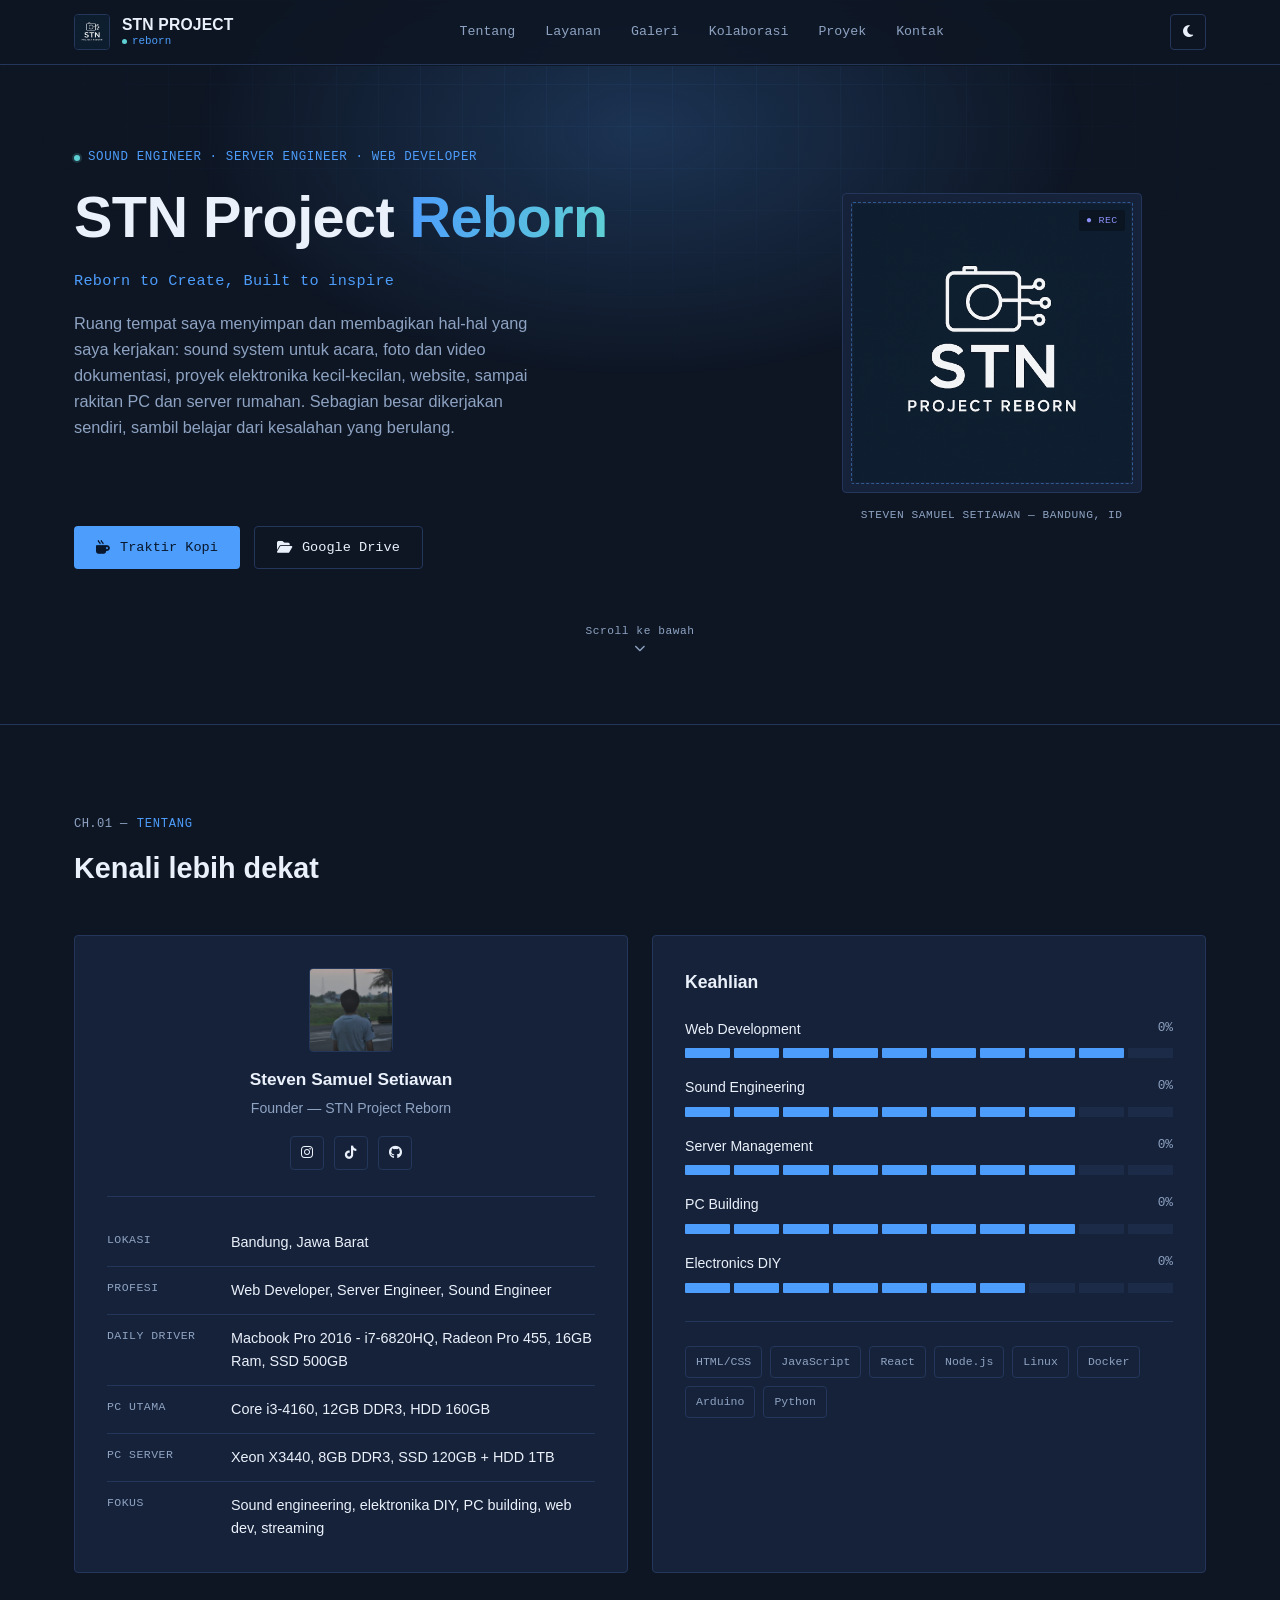
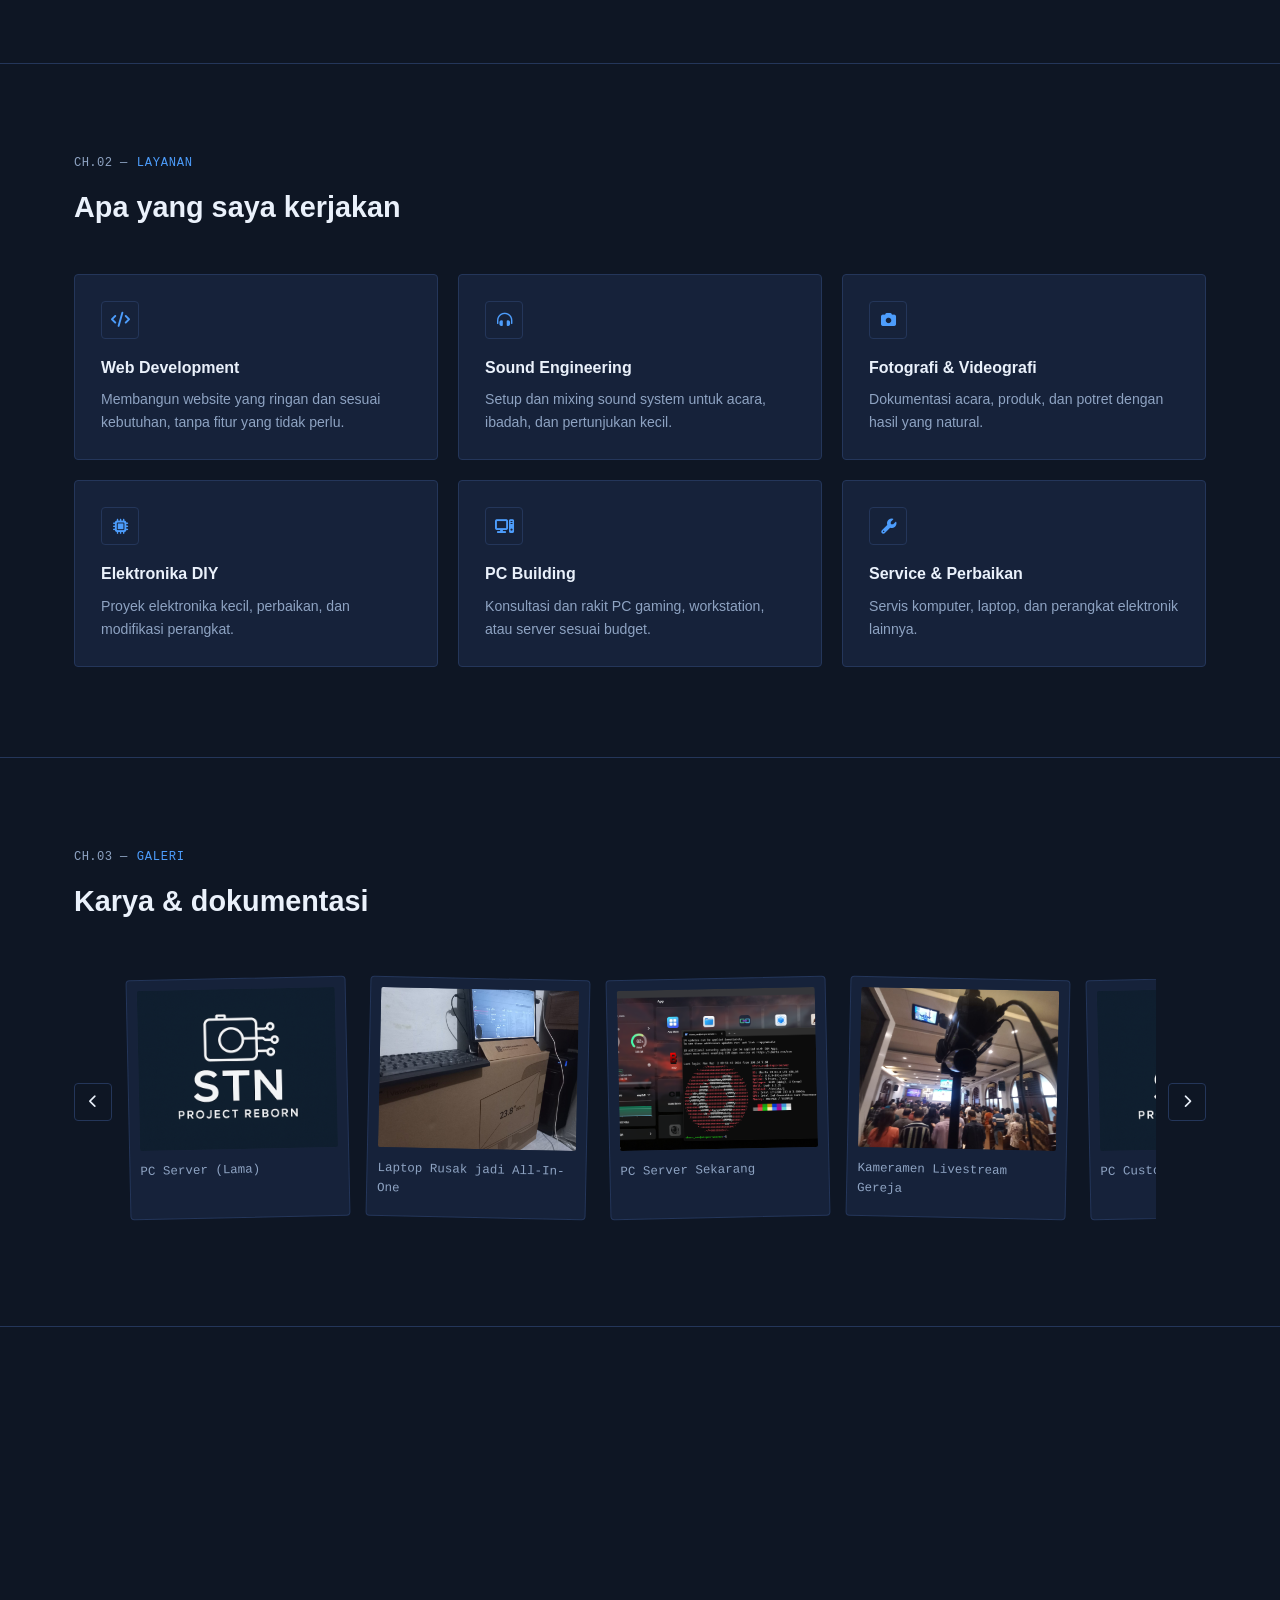
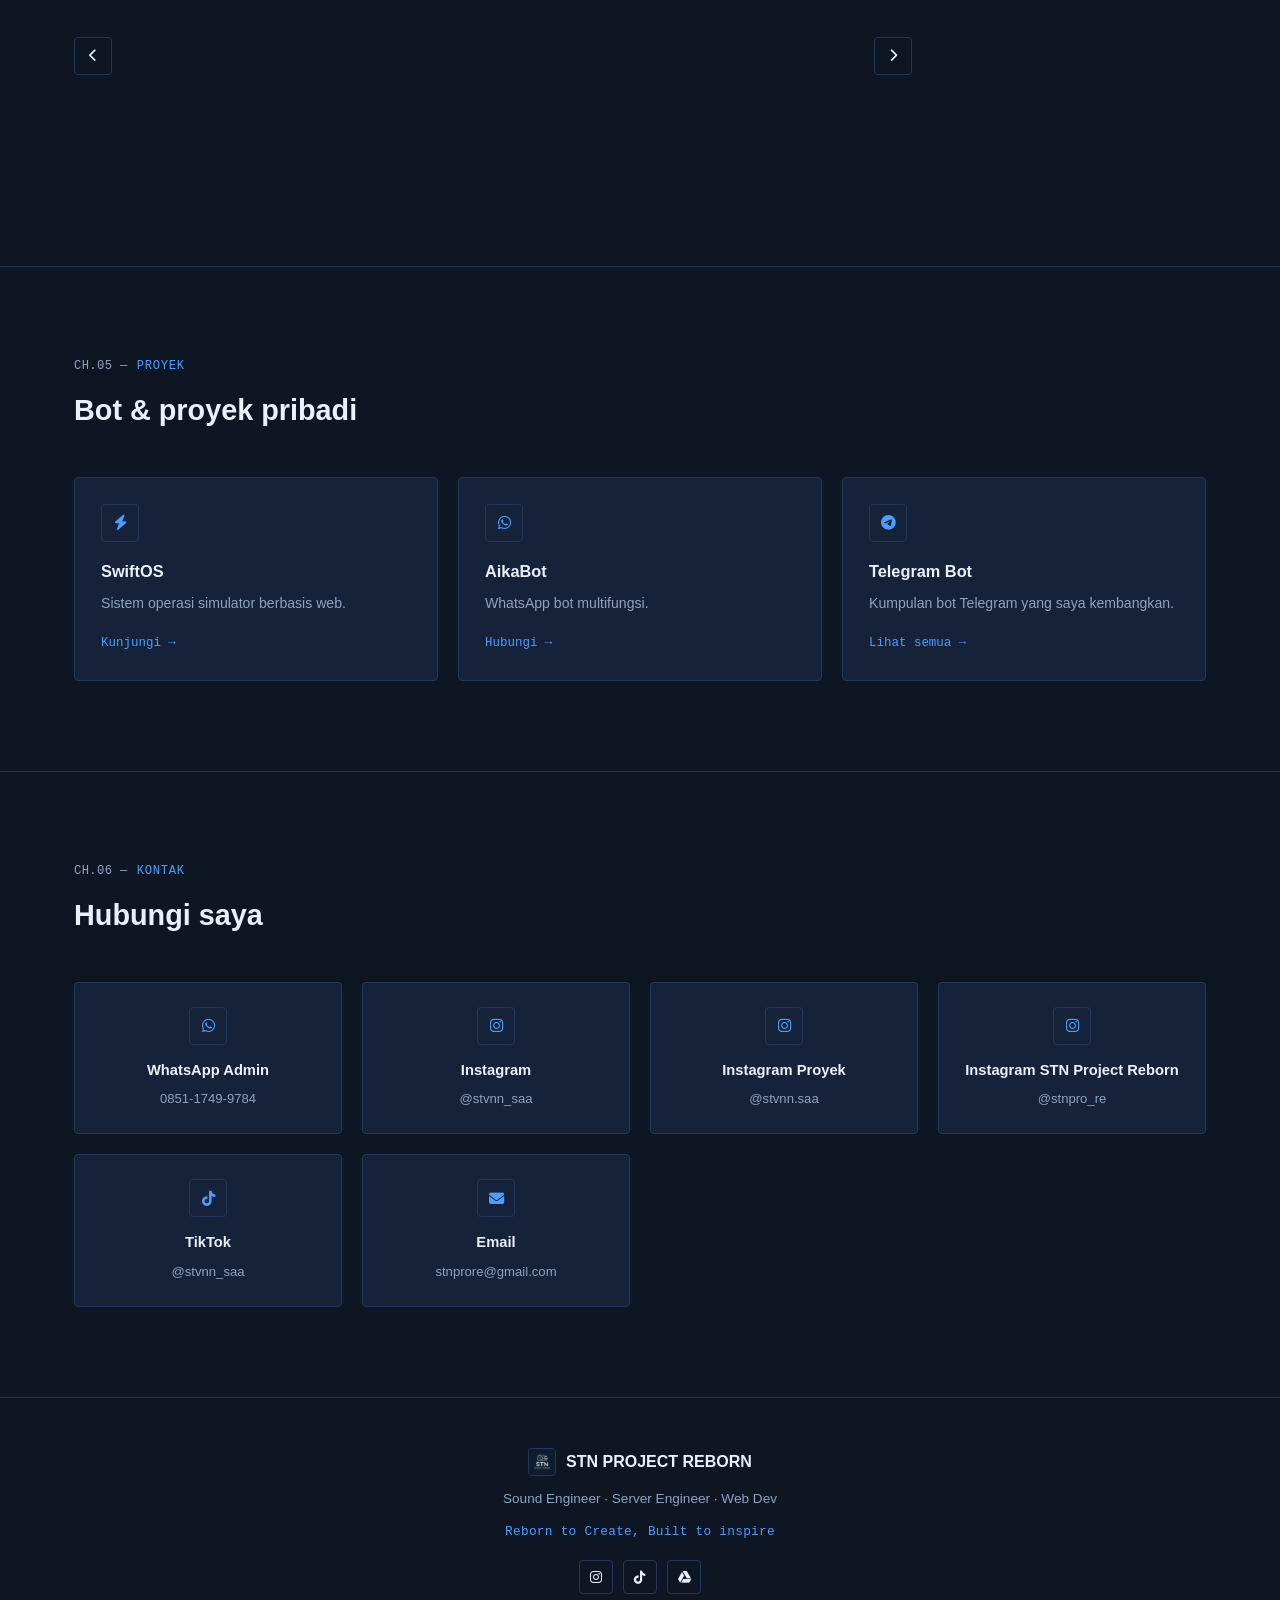
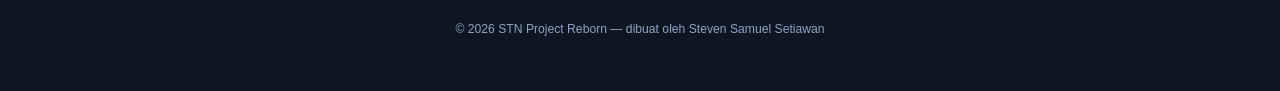
==== commit 76305b81: "Update daily driver specifications in index.html" ====
--- a/index.html
+++ b/index.html
@@ -157,7 +157,7 @@
               </div>
               <div class="spec-row">
                 <dt>Daily driver</dt>
-                <dd>Surface Pro 5 — i5-7300U, 4GB DDR4, SSD 128GB</dd>
+                <dd>Macbook Pro 2016 - i7-6820HQ, Radeon Pro 455, 16GB Ram, SSD 500GB</dd>
               </div>
               <div class="spec-row">
                 <dt>PC utama</dt>
--- a/style.css
+++ b/style.css
@@ -352,6 +352,16 @@
   background-clip: text;
   color: transparent;
   position: relative;
+}
+
+.hero-slogan {
+  font-family: var(--font-mono);
+  font-weight: 500;
+  font-size: 0.95rem;
+  color: var(--accent);
+  letter-spacing: 0.02em;
+  margin-bottom: 16px;
+  animation: rise 0.8s var(--ease) 0.05s both;
 }
 
 .hero-desc {
@@ -1355,6 +1365,13 @@
   gap: 8px;
 }
 
+.footer-slogan {
+  color: var(--accent);
+  font-family: var(--font-mono);
+  font-size: 0.8rem;
+  letter-spacing: 0.02em;
+}
+
 .footer-social { display: flex; gap: 10px; margin: 6px 0; }
 
 .footer-social-icon {
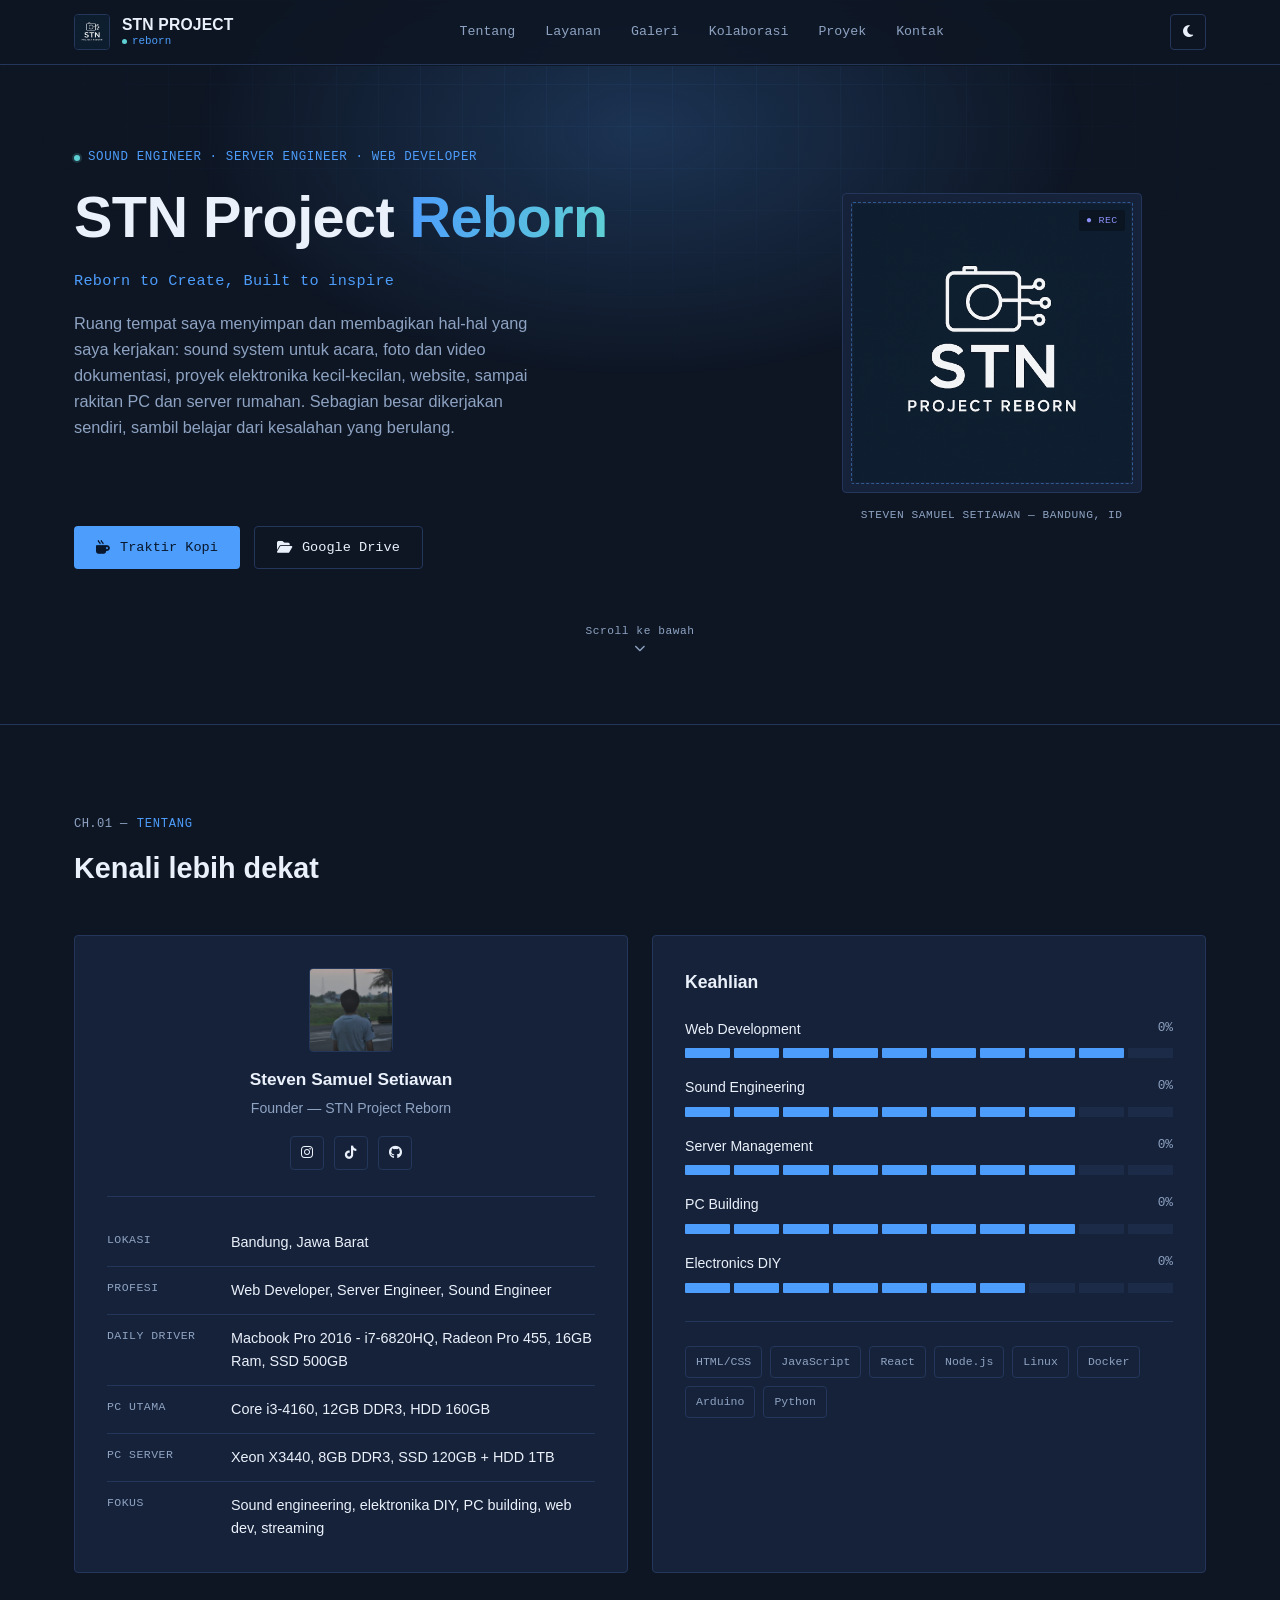
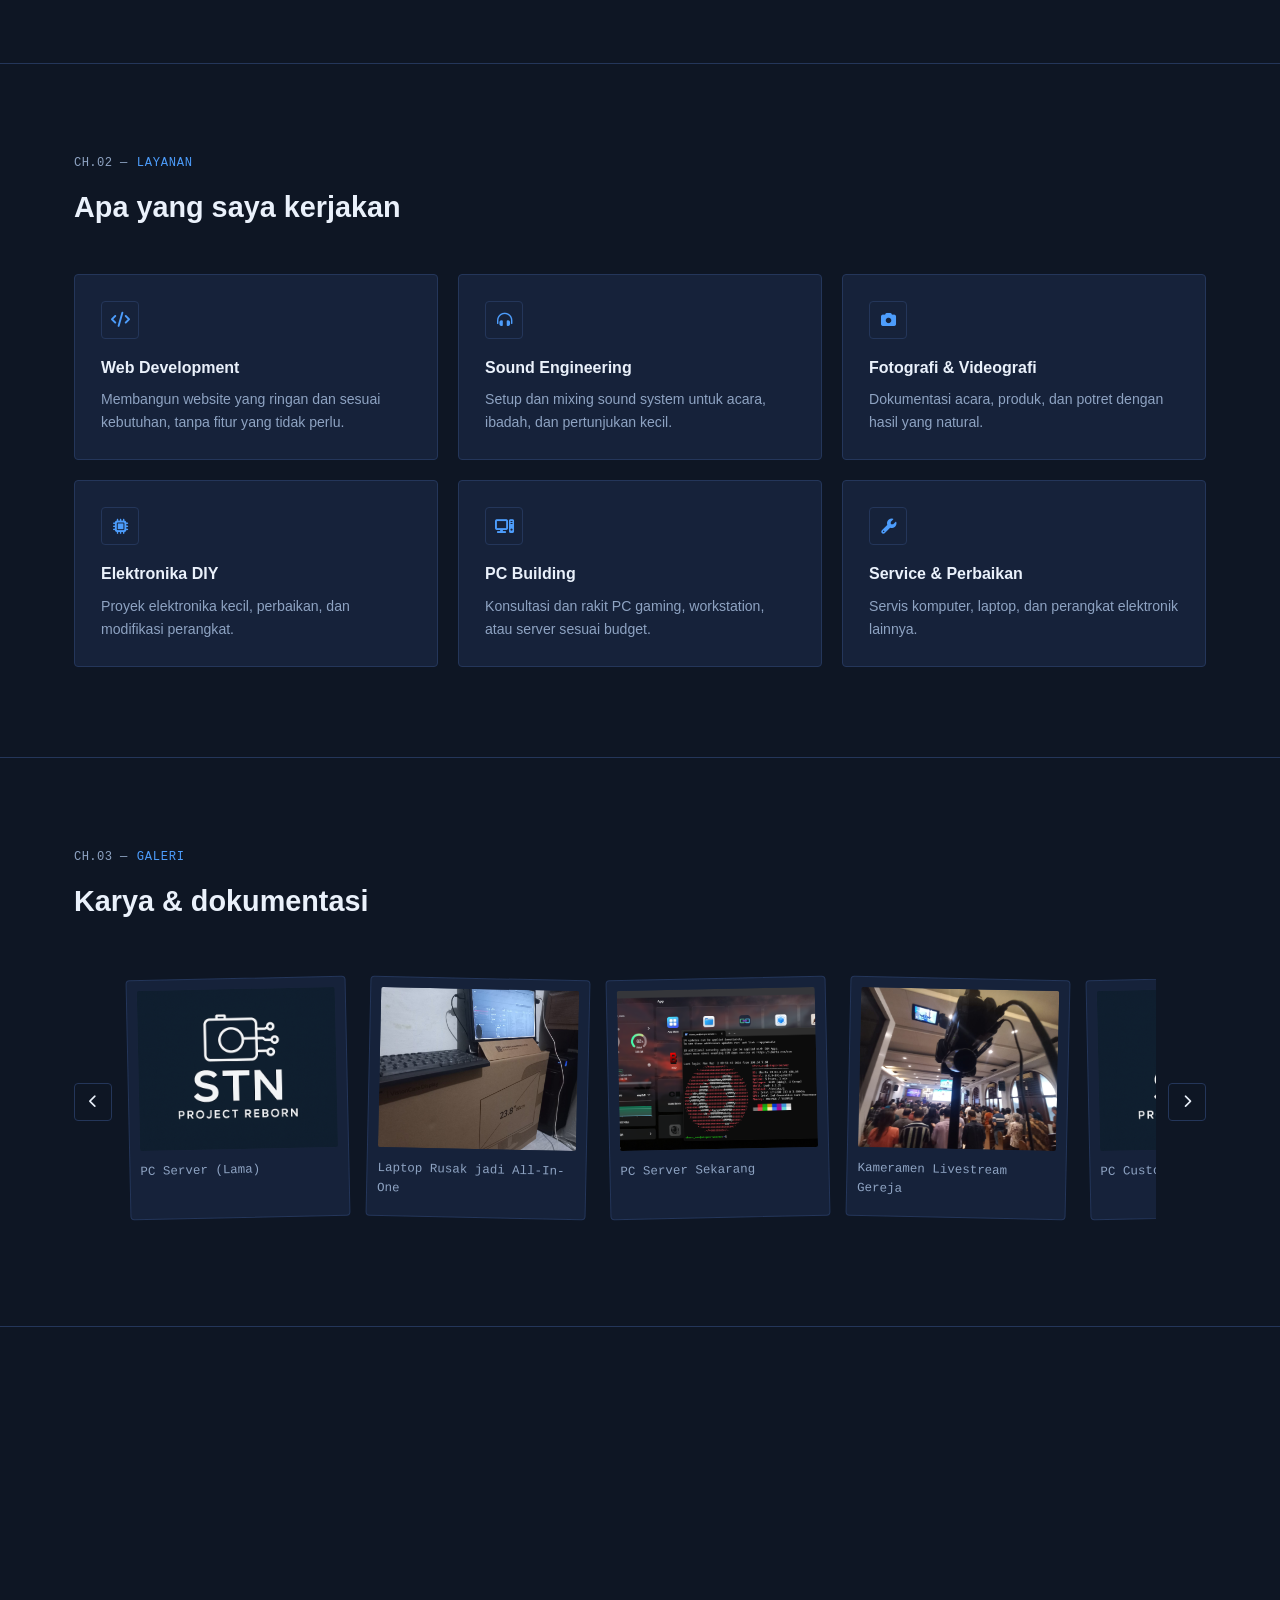
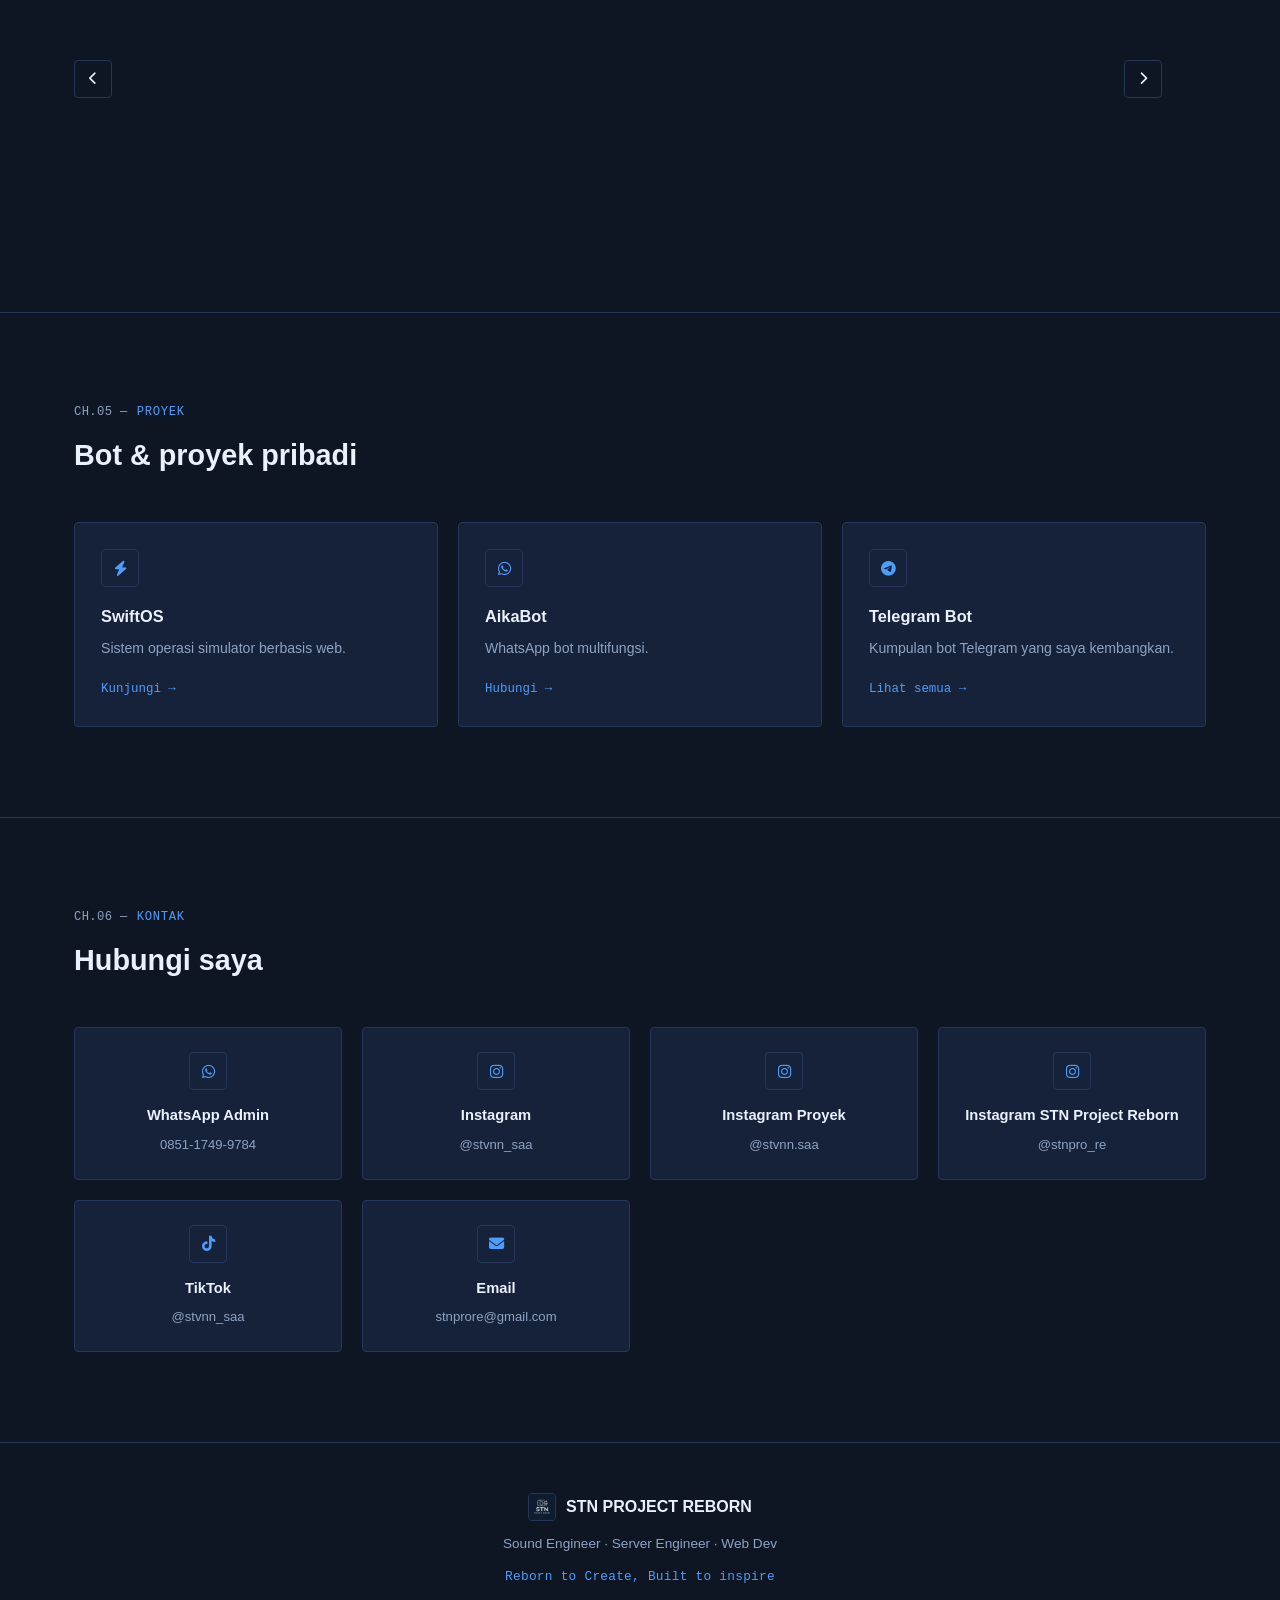
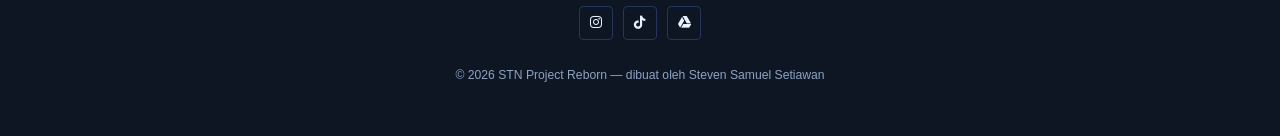
==== commit 1b7124ad: "Add Sedulur Sound System Indonesia section and modal" ====
--- a/index.html
+++ b/index.html
@@ -320,6 +320,12 @@
               <p>Komunitas jejepangan Bandung</p>
               <span class="partner-link">Kunjungi →</span>
             </div>
+            <div class="partner-card animate-on-scroll" onclick="openSssiModal()">
+              <div class="partner-icon"><i class="fas fa-volume-high"></i></div>
+              <h3>Sedulur Sound System Indonesia</h3>
+              <p>Owner dari salah satu Komunitas Sound System Se-Indonesia</p>
+              <span class="partner-link">Kunjungi →</span>
+            </div>
           </div>
           <button class="scroll-btn partners-scroll-right" id="partnersScrollRight" aria-label="Geser kanan"><i class="fas fa-chevron-right"></i></button>
         </div>
@@ -473,6 +479,31 @@
     </div>
   </div>
 
+  <div class="project-modal" id="sssiModal">
+    <div class="project-modal-content">
+      <button class="project-modal-close" id="sssiCloseBtn" aria-label="Tutup"><i class="fas fa-times"></i></button>
+      <h3 class="project-modal-title">Sedulur Sound System Indonesia</h3>
+      <p class="project-modal-subtitle">Pilih salah satu untuk membukanya.</p>
+      <div class="telegram-list">
+        <button class="telegram-item" onclick="closeSssiModal(); openConfirmModal('sssiTiktok')">
+          <div class="project-icon"><i class="fab fa-tiktok"></i></div>
+          <div class="telegram-item-text">
+            <h4>TikTok</h4>
+            <p>@sssi.ofc</p>
+          </div>
+        </button>
+        <button class="telegram-item" onclick="closeSssiModal(); openConfirmModal('sssiWhatsapp')">
+          <div class="project-icon"><i class="fab fa-whatsapp"></i></div>
+          <div class="telegram-item-text">
+            <h4>Grup WhatsApp</h4>
+            <p>Gabung ke grup komunitas</p>
+          </div>
+        </button>
+        </div>
+      </div>
+    </div>
+  </div>
+
   <script src="script.js"></script>
 </body>
 </html>
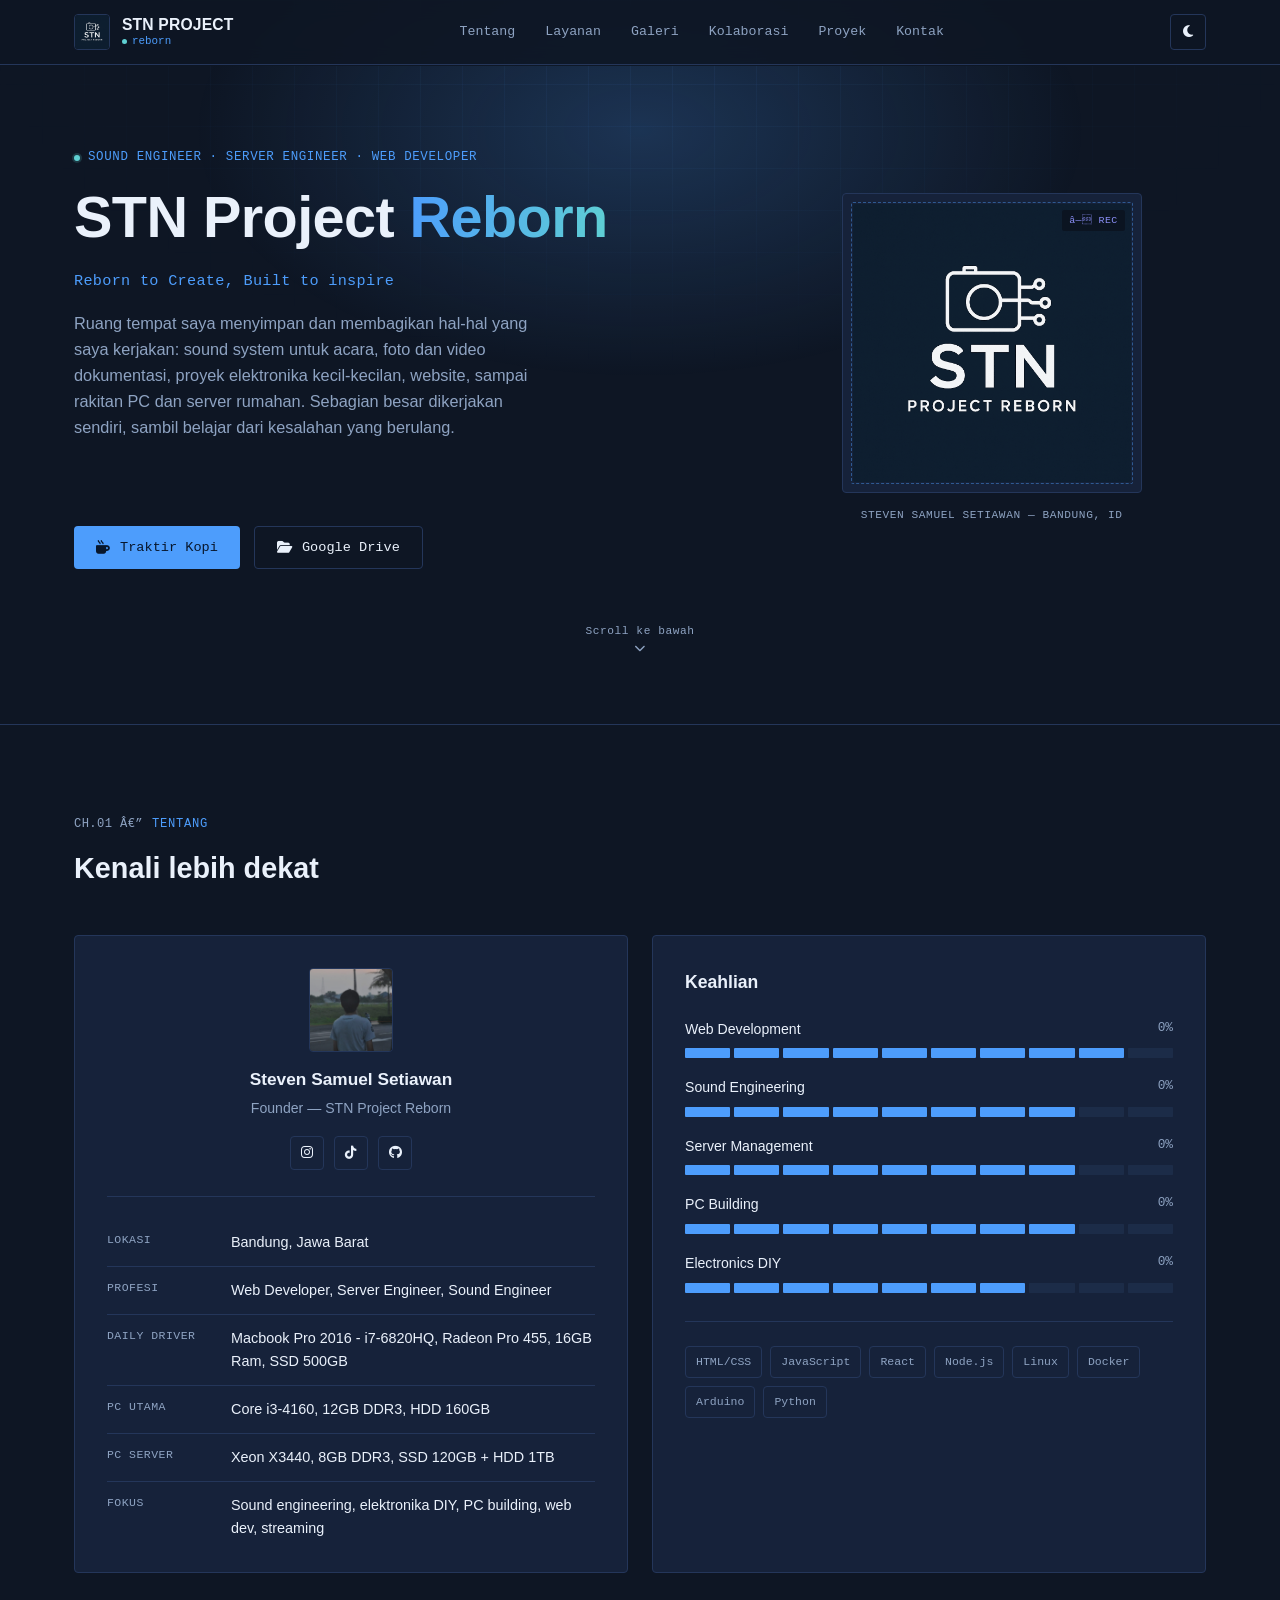
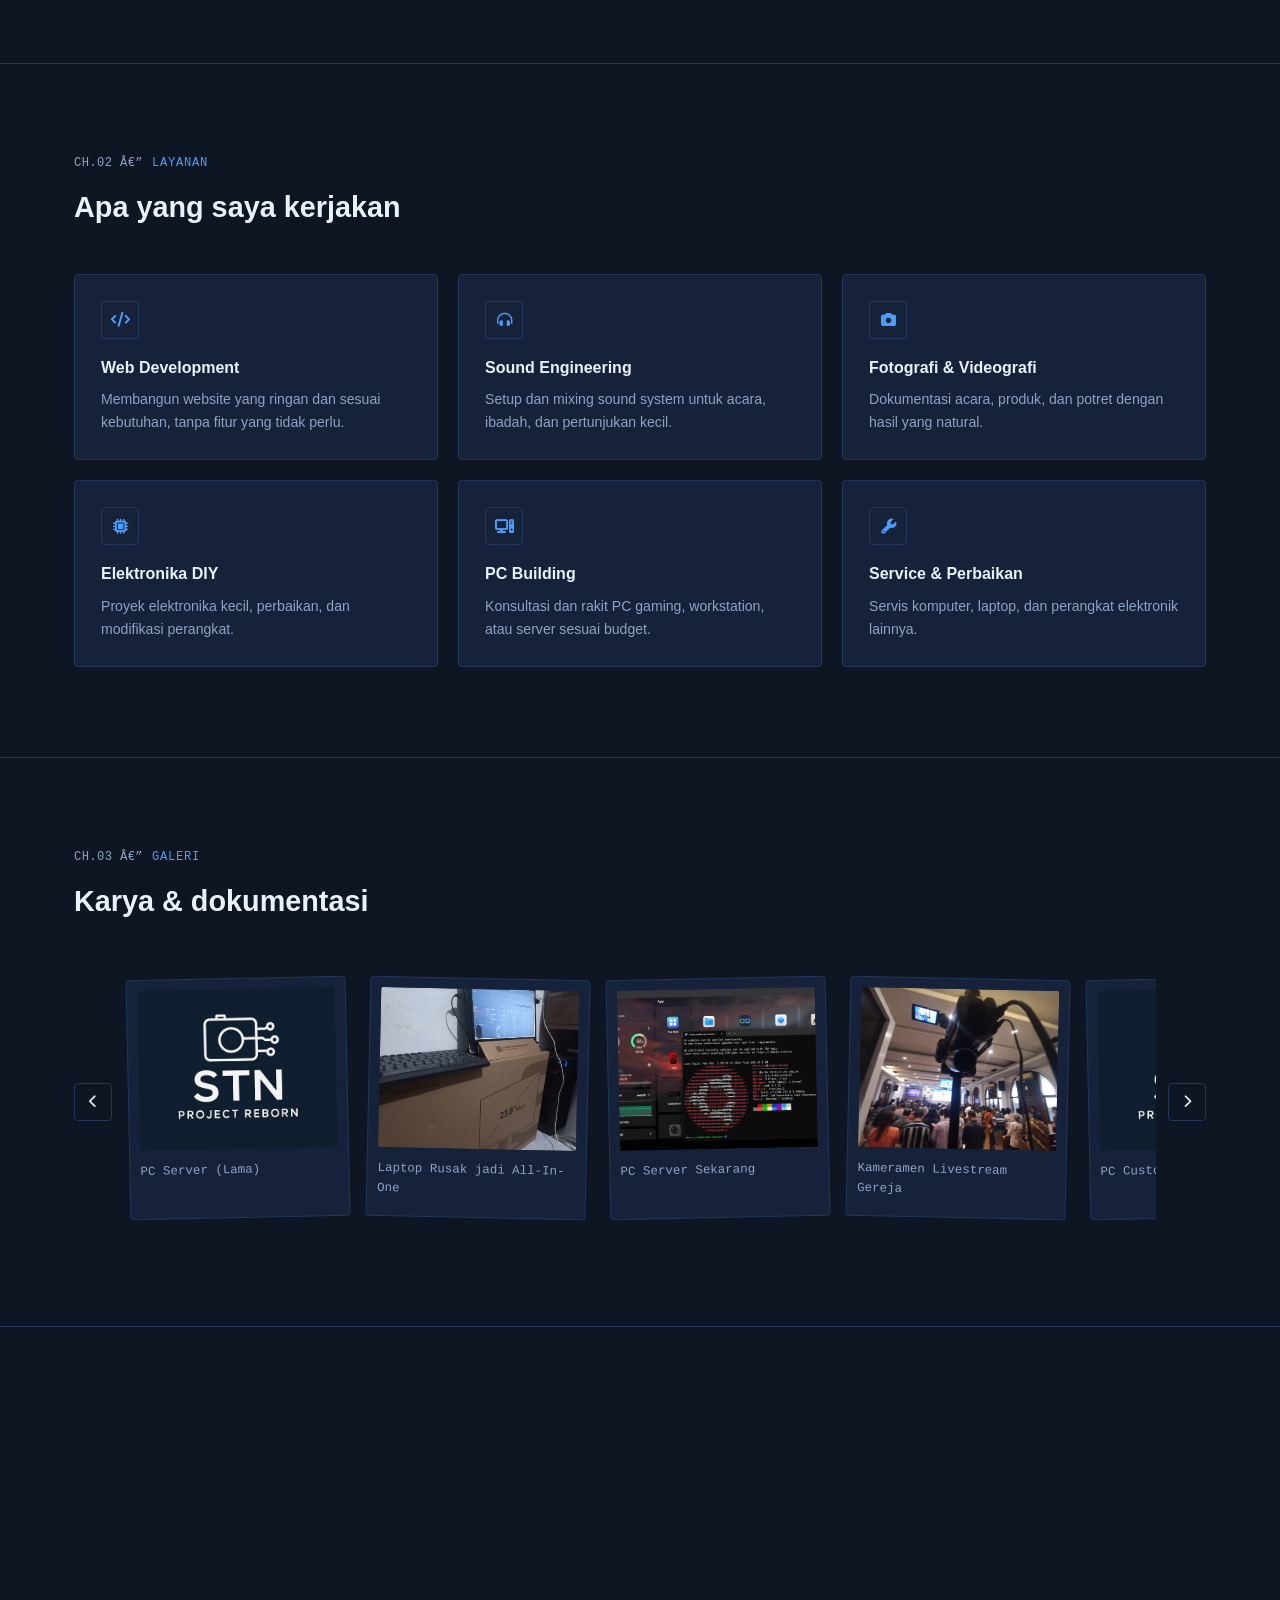
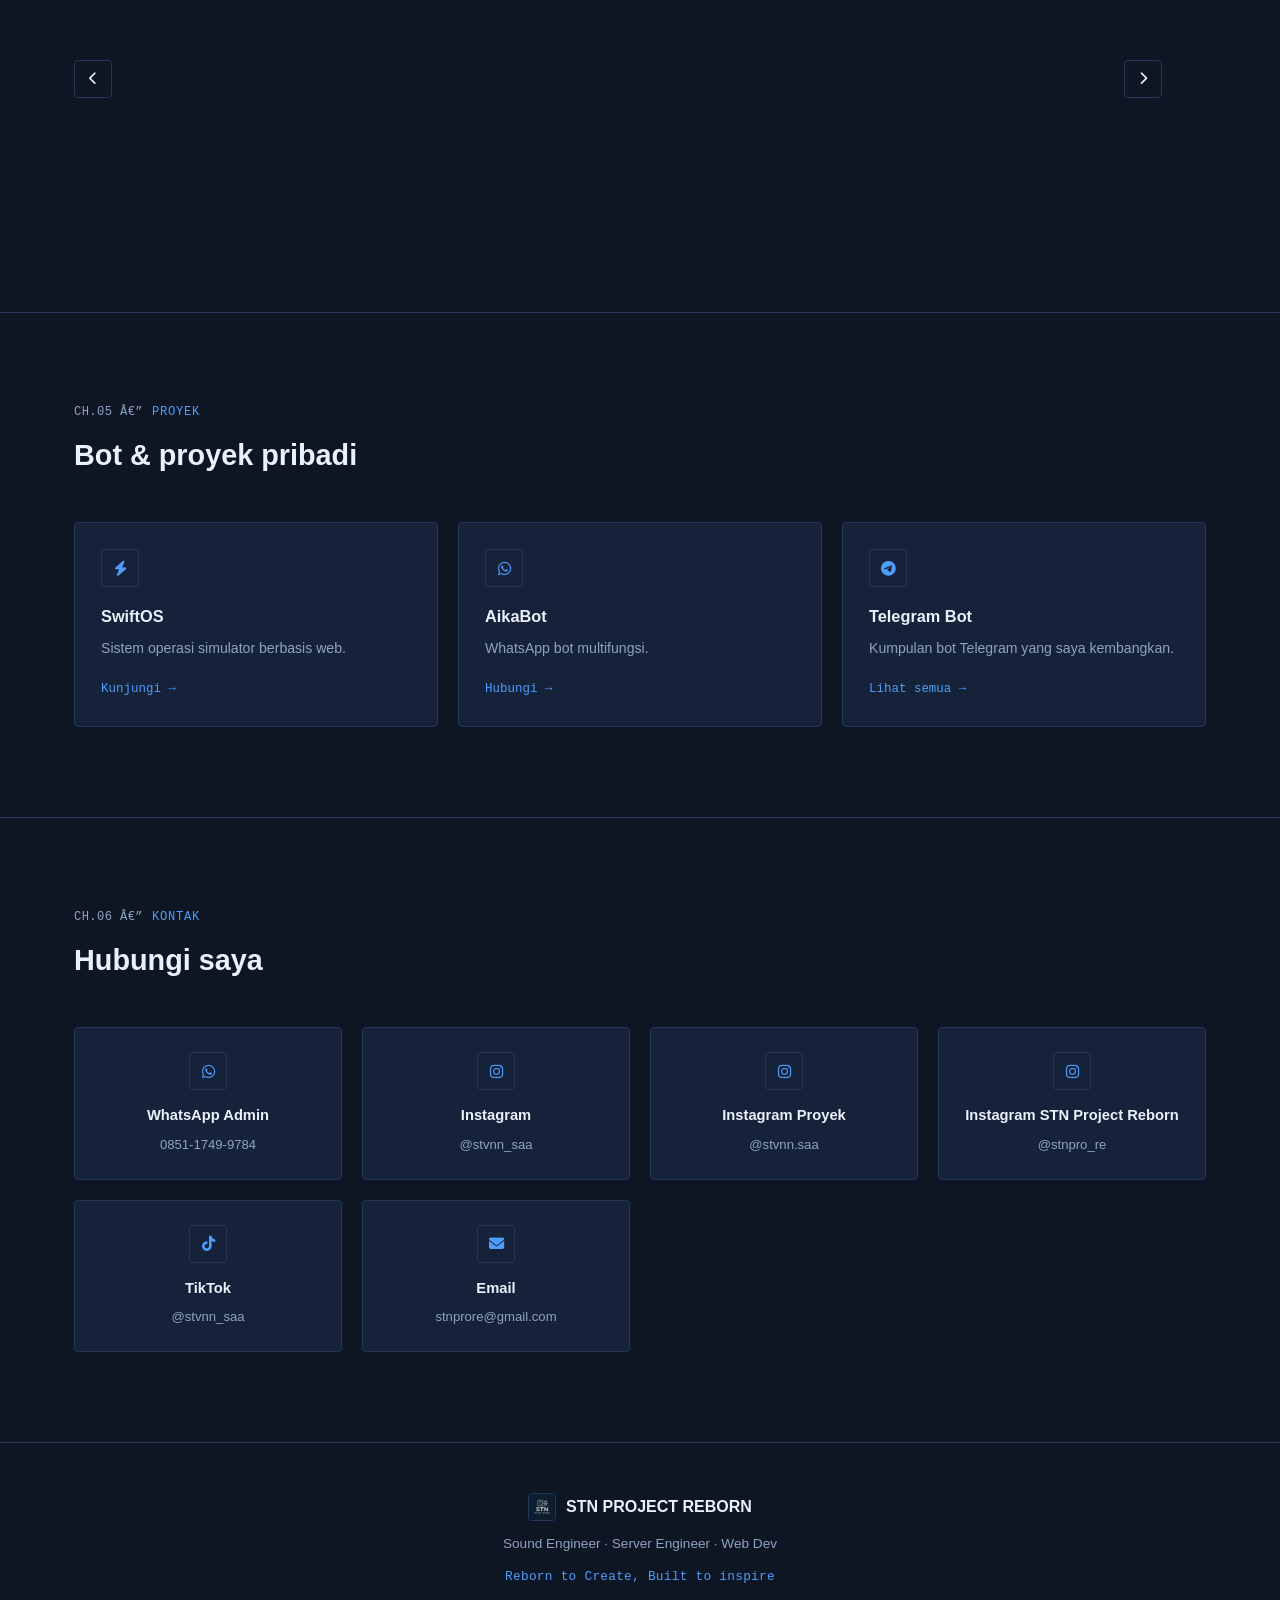
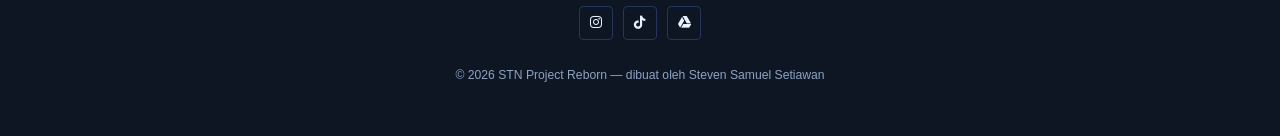
==== commit c7daa7be: "Fix typo in partner description" ====
--- a/index.html
+++ b/index.html
@@ -323,7 +323,7 @@
             <div class="partner-card animate-on-scroll" onclick="openSssiModal()">
               <div class="partner-icon"><i class="fas fa-volume-high"></i></div>
               <h3>Sedulur Sound System Indonesia</h3>
-              <p>Owner dari salah satu Komunitas Sound System Se-Indonesia</p>
+              <p>Owner dari salah satu Komunitas Sound System Se-Indonesia.</p>
               <span class="partner-link">Kunjungi →</span>
             </div>
           </div>
--- a/style.css
+++ b/style.css
@@ -506,7 +506,7 @@
 }
 
 .hero-frame::after {
-  content: '● REC';
+  content: 'â— REC';
   position: absolute;
   top: 16px; right: 16px;
   z-index: 3;
@@ -589,7 +589,7 @@
 }
 
 .section-eyebrow::before {
-  content: 'CH.0' counter(sig) ' —';
+  content: 'CH.0' counter(sig) ' â€”';
   color: var(--muted);
   letter-spacing: 0.03em;
 }
